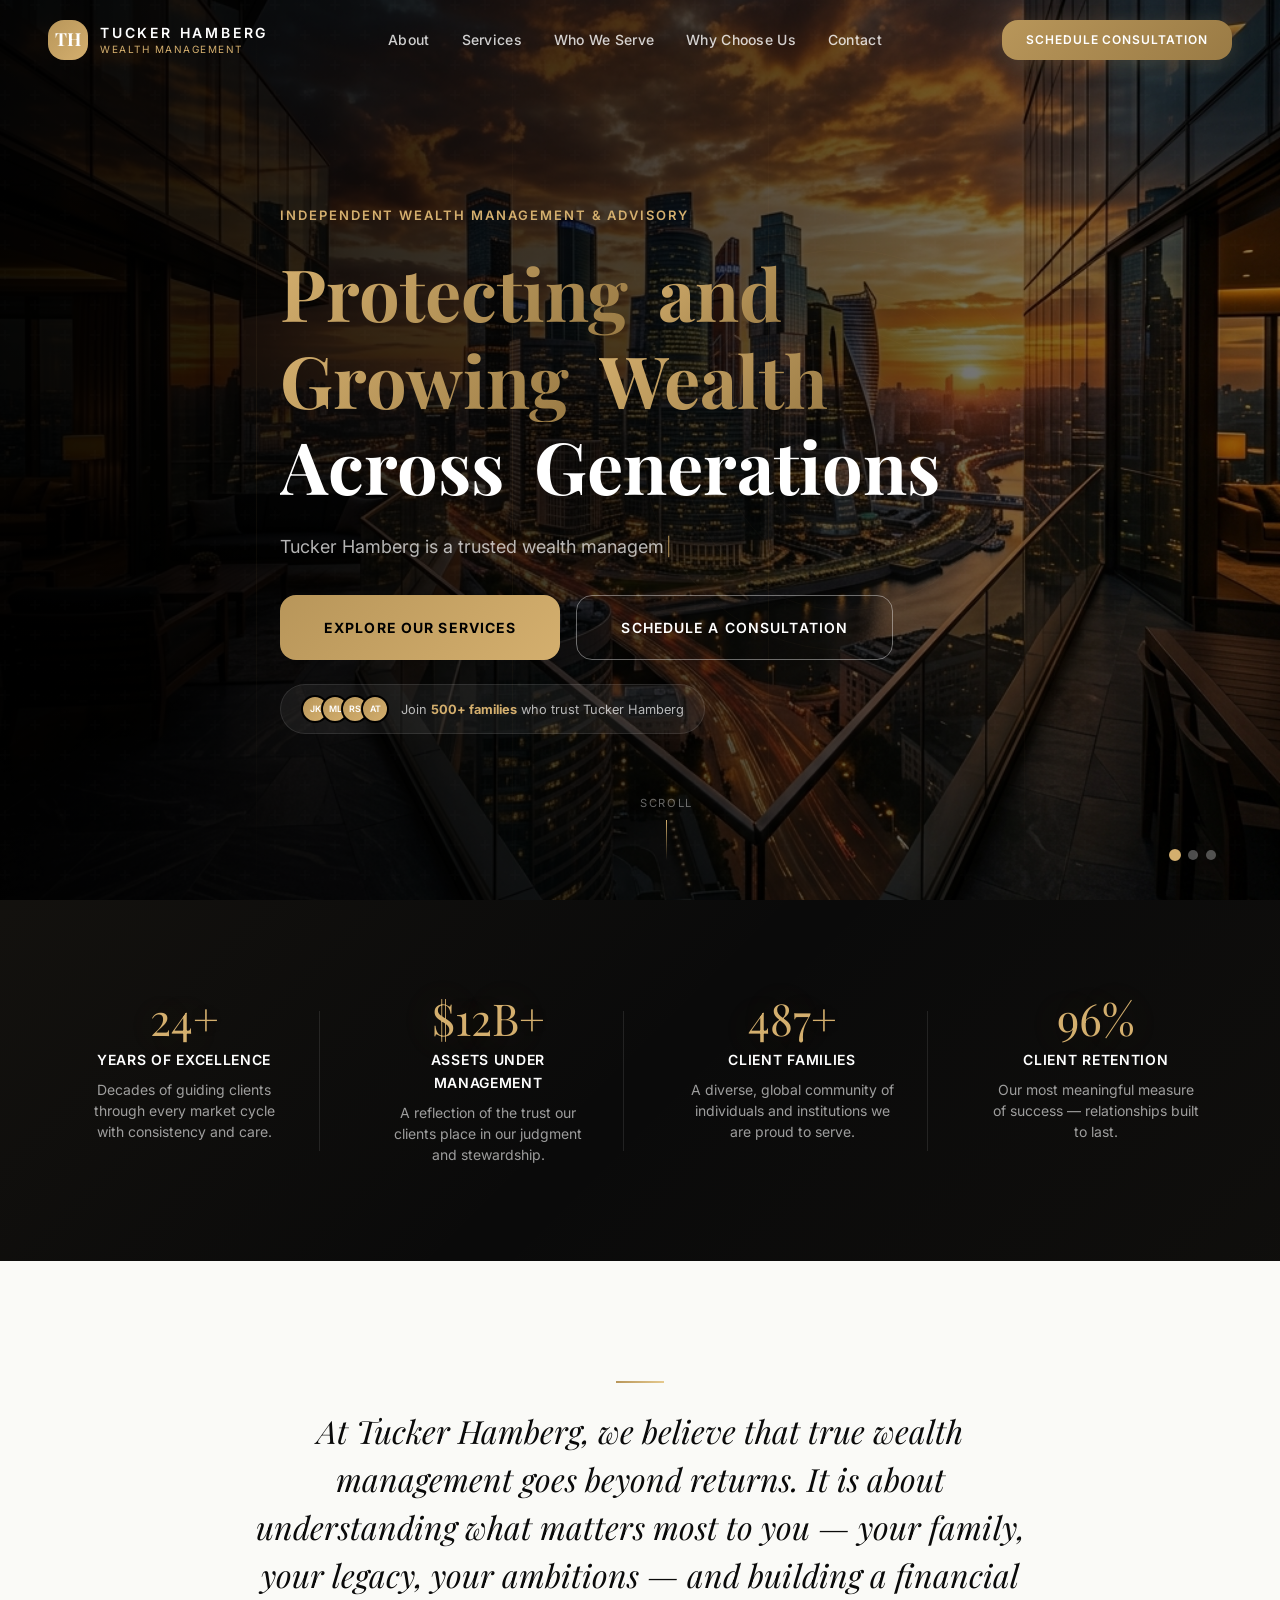
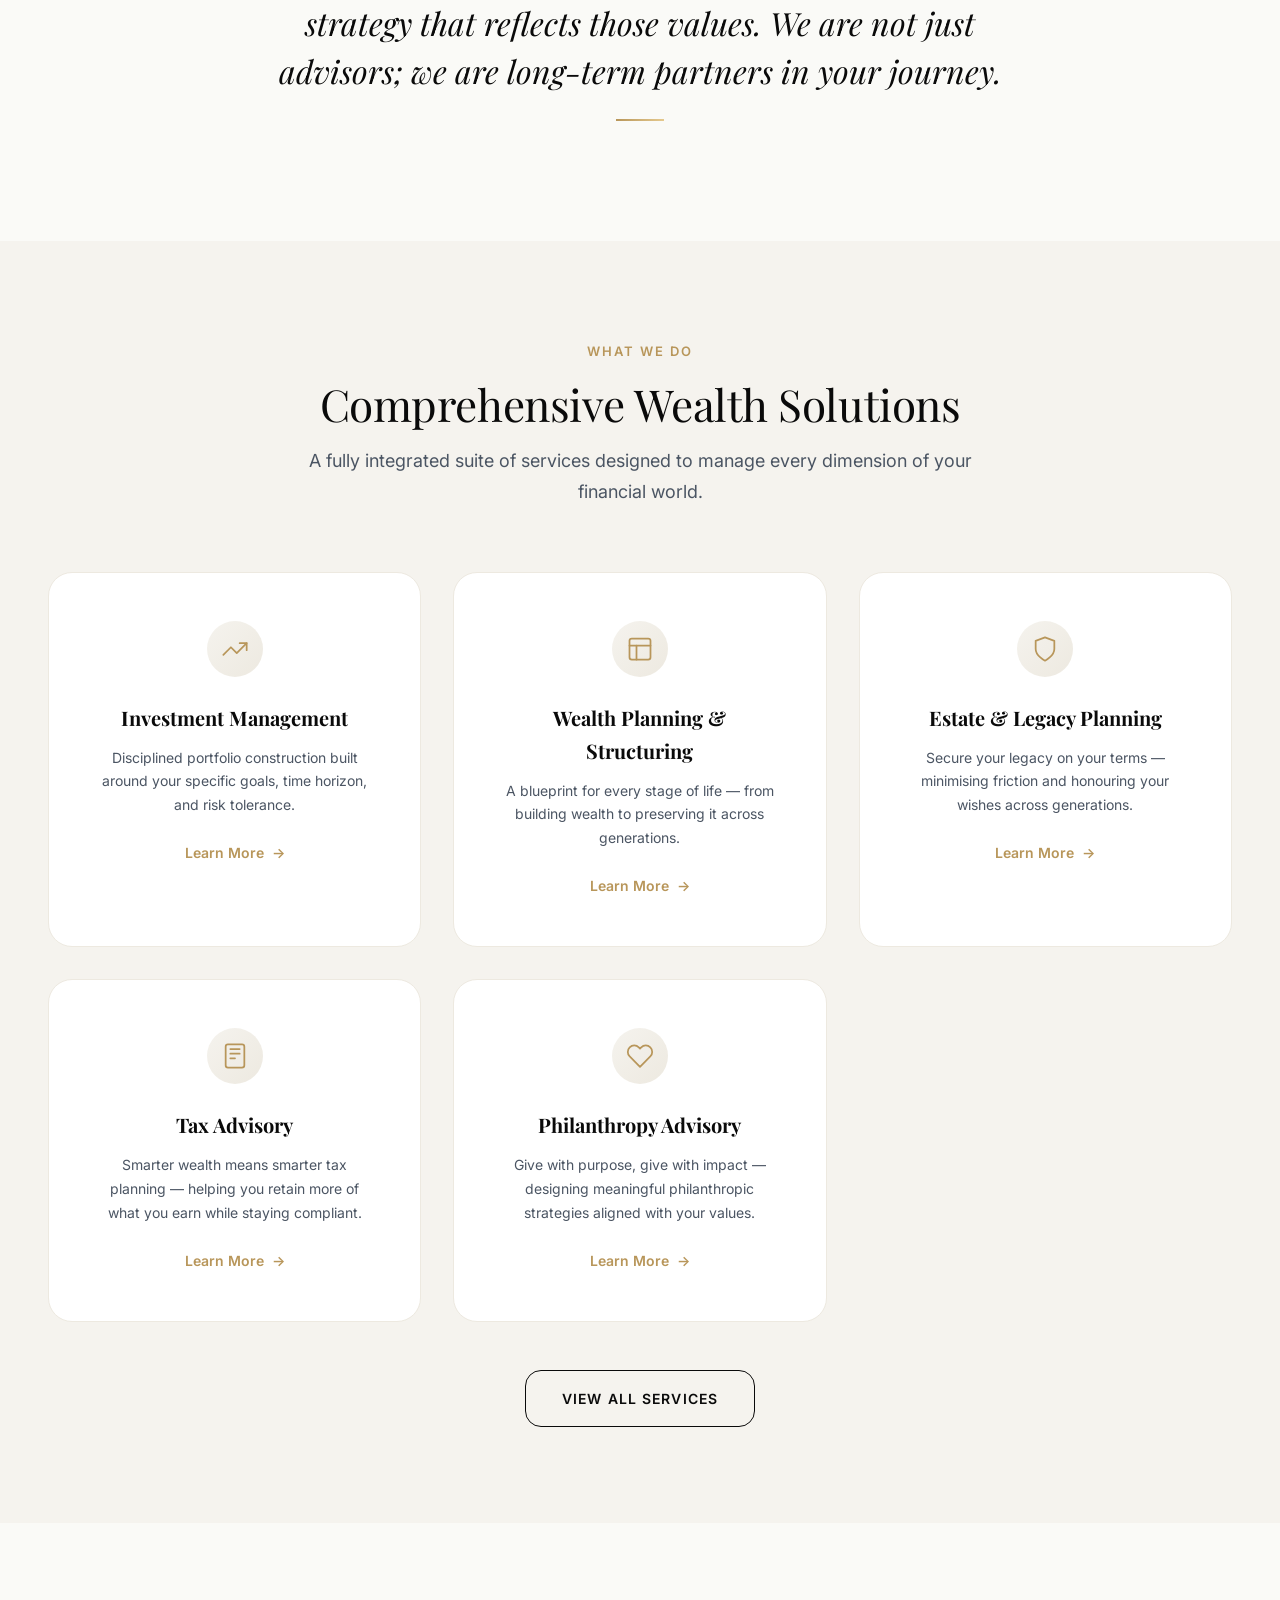
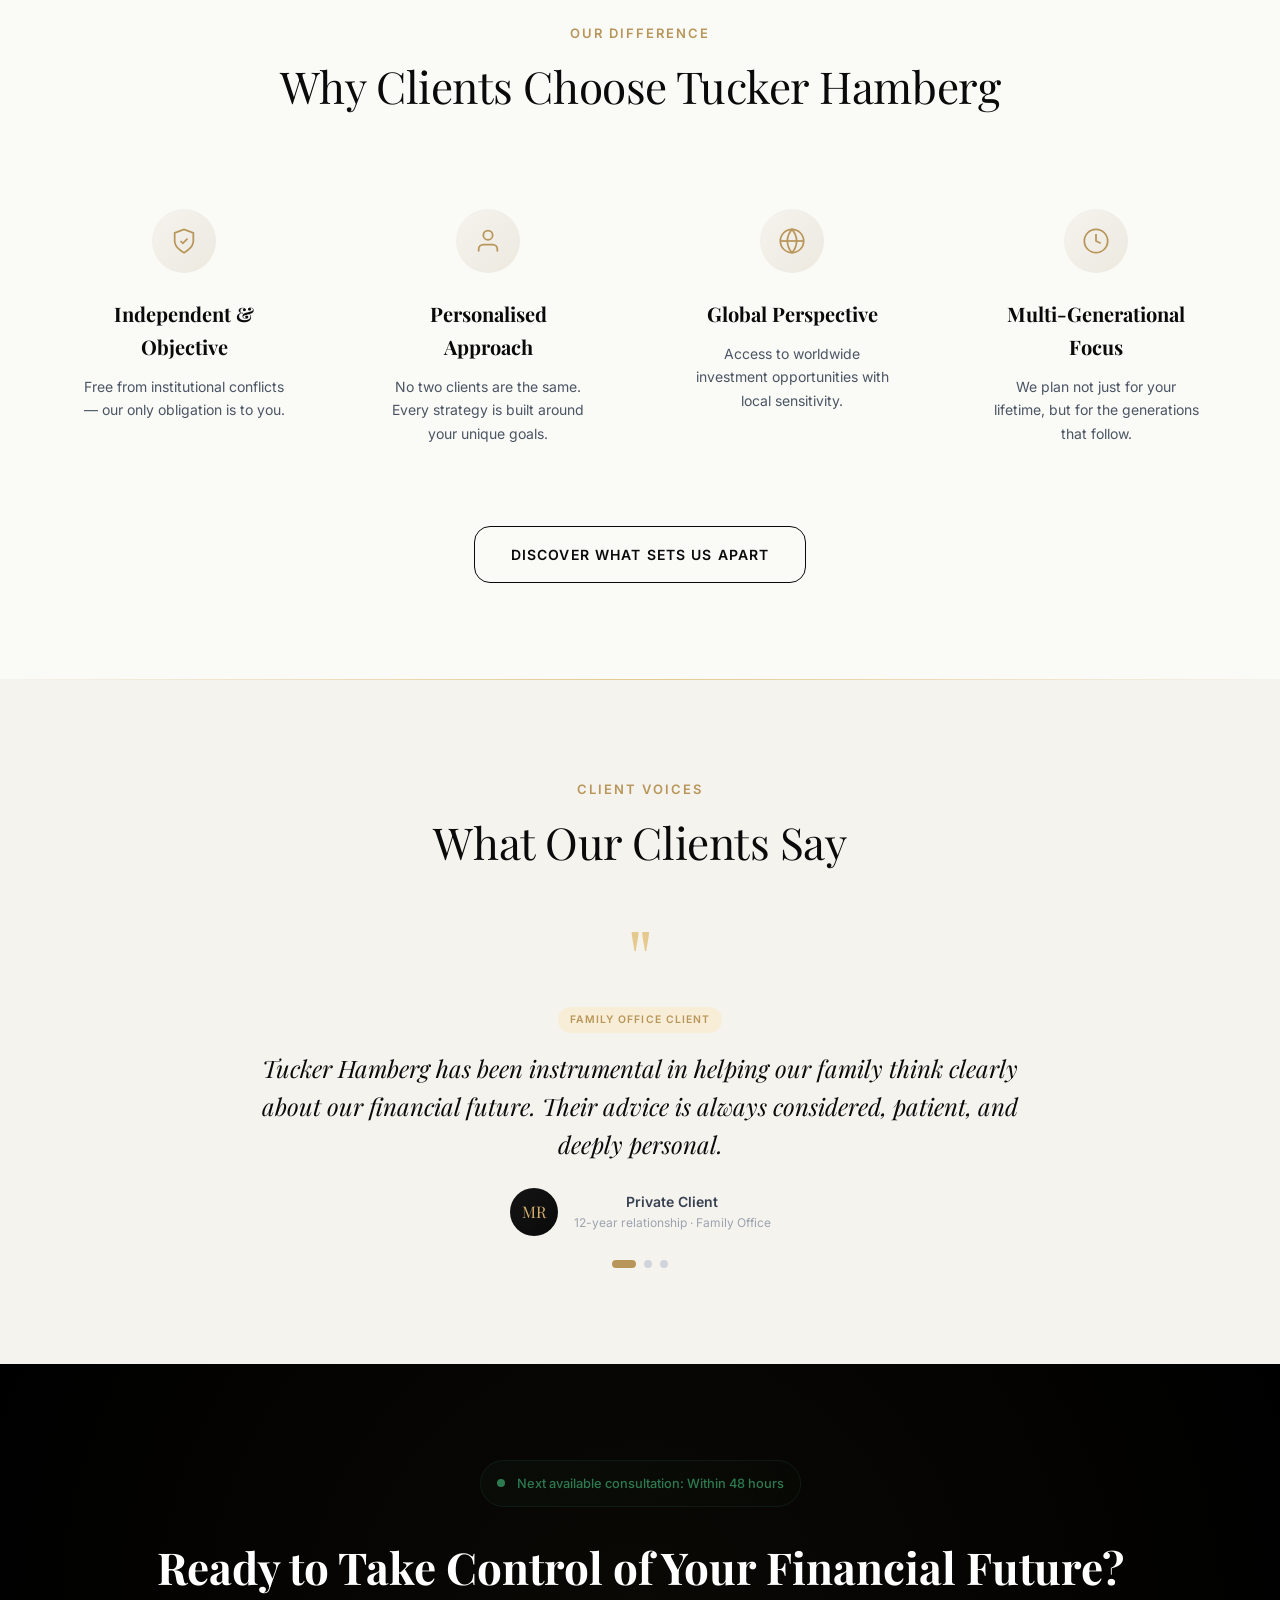
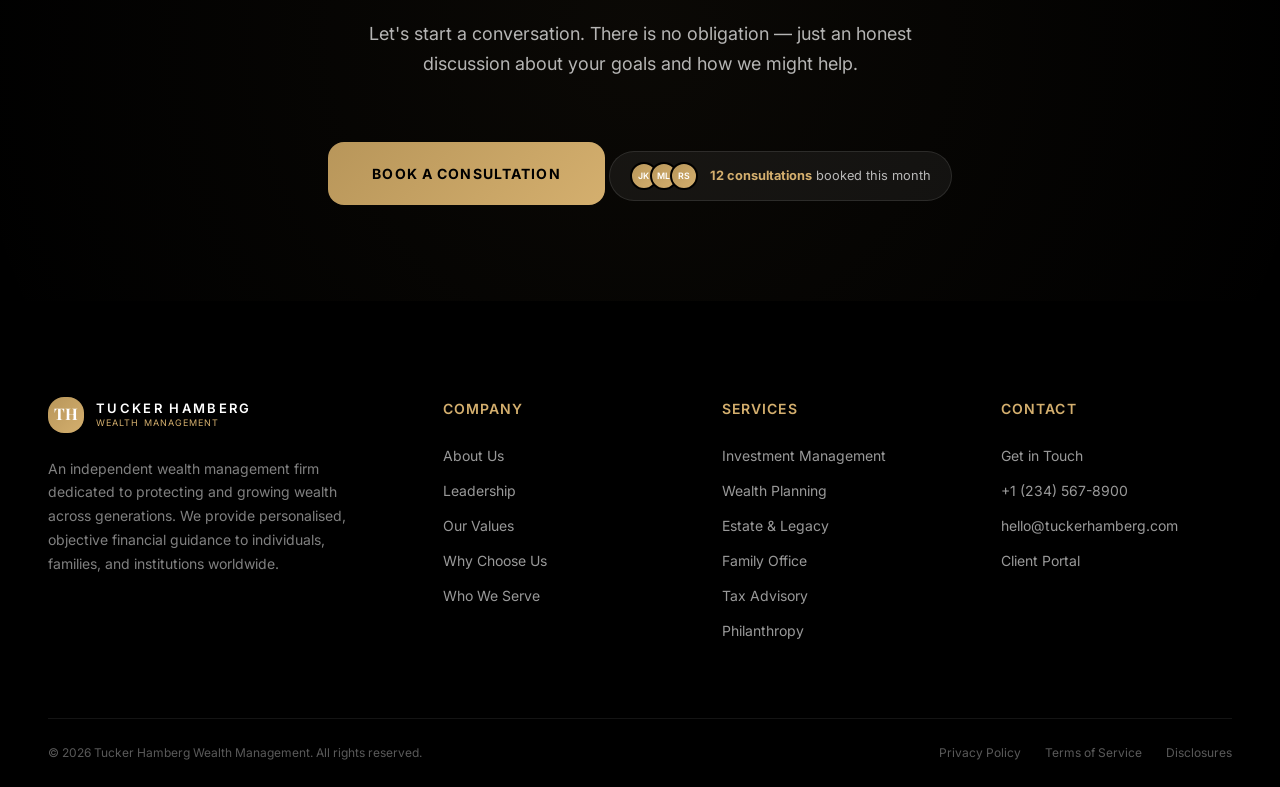
==== index.html @ 4f6e05e5 "Initial commit" ====
<!DOCTYPE html>
<html lang="en">

<head>
  <meta charset="UTF-8">
  <meta name="viewport" content="width=device-width, initial-scale=1.0">
  <title>Tucker Hamberg Wealth Management | Protecting & Growing Wealth Across Generations</title>
  <meta name="description"
    content="Tucker Hamberg is an independent wealth management firm providing personalised, objective financial guidance to high-net-worth individuals, families, and institutions worldwide. Schedule your complimentary consultation today.">
  <meta name="keywords"
    content="wealth management, private wealth, financial planning, estate planning, investment management, family office, Tucker Hamberg, independent advisor, fiduciary">
  <meta name="robots" content="index, follow">
  <link rel="canonical" href="https://tuckerhamberg.com/">
  <meta property="og:title" content="Tucker Hamberg Wealth Management | Independent Wealth Advisory">
  <meta property="og:description"
    content="Protecting and growing wealth across generations. Independent, personalised, fiduciary financial guidance for HNW individuals and families.">
  <meta property="og:type" content="website">
  <meta property="og:url" content="https://tuckerhamberg.com/">
  <link rel="preconnect" href="https://fonts.googleapis.com">
  <link rel="preconnect" href="https://fonts.gstatic.com" crossorigin>
  <link
    href="https://fonts.googleapis.com/css2?family=Inter:wght@300;400;500;600;700&family=Playfair+Display:ital,wght@0,400;0,500;0,600;0,700;1,400;1,500&display=swap"
    rel="stylesheet">
  <link rel="stylesheet" href="styles.css">
  <style>
    /* ---- Homepage-Specific Styles ---- */
    .hero {
      position: relative;
      min-height: 100vh;
      display: flex;
      align-items: center;
      background: var(--navy-950);
      overflow: hidden;
    }

    .hero-slideshow {
      position: absolute;
      inset: 0;
      z-index: 0;
      overflow: hidden;
    }

    .hero-slide {
      position: absolute;
      inset: 0;
      opacity: 0;
      transition: opacity 1.5s ease-in-out;
      background-size: cover;
      background-position: center;
    }

    .hero-slide.active {
      opacity: 1;
      animation: kenBurns 12s linear infinite;
    }

    .hero-overlay {
      position: absolute;
      inset: 0;
      background: linear-gradient(to right, rgba(0, 0, 0, 0.92) 0%, rgba(0, 0, 0, 0.7) 50%, rgba(0, 0, 0, 0.4) 100%);
      z-index: 1;
    }

    @keyframes kenBurns {
      0% {
        transform: scale(1.05) translate(0, 0);
      }

      50% {
        transform: scale(1.15) translate(-1%, -0.5%);
      }

      100% {
        transform: scale(1.05) translate(0, 0);
      }
    }

    .hero-dots {
      position: absolute;
      bottom: 40px;
      right: 5%;
      z-index: 10;
      display: flex;
      gap: var(--space-2);
    }

    .hero-dot {
      width: 10px;
      height: 10px;
      border-radius: 50%;
      background: rgba(255, 255, 255, 0.3);
      border: 2px solid transparent;
      cursor: pointer;
      transition: all var(--duration-normal) var(--ease-default);
      padding: 0;
    }

    .hero-dot:hover {
      background: rgba(255, 255, 255, 0.6);
    }

    .hero-dot.active {
      background: var(--gold-400);
      border-color: var(--gold-400);
      transform: scale(1.2);
    }

    .hero::after {
      content: '';
      position: absolute;
      inset: 0;
      background: url("data:image/svg+xml,%3Csvg width='60' height='60' viewBox='0 0 60 60' xmlns='http://www.w3.org/2000/svg'%3E%3Cg fill='none' fill-rule='evenodd'%3E%3Cg fill='%23ffffff' fill-opacity='0.015'%3E%3Cpath d='M36 34v-4h-2v4h-4v2h4v4h2v-4h4v-2h-4zm0-30V0h-2v4h-4v2h4v4h2V6h4V4h-4zM6 34v-4H4v4H0v2h4v4h2v-4h4v-2H6zM6 4V0H4v4H0v2h4v4h2V6h4V4H6z'/%3E%3C/g%3E%3C/g%3E%3C/svg%3E");
      opacity: 0.5;
      z-index: 2;
    }

    .hero-content {
      position: relative;
      z-index: 3;
      max-width: 720px;
      padding: 140px 0 100px;
    }

    .hero-overline {
      color: var(--gold-400);
      margin-bottom: var(--space-5);
      opacity: 0;
      transform: translateY(20px);
      animation: fadeUp 0.8s var(--ease-out) 0.3s forwards;
    }

    .hero-title {
      font-family: var(--font-display);
      font-size: var(--display-xl);
      color: var(--white);
      margin-bottom: var(--space-5);
      line-height: 1.2;
    }

    .word-wrapper {
      display: inline-block;
      overflow: hidden;
      vertical-align: bottom;
      margin-right: 0.18em;
    }

    .word-wrapper:last-child {
      margin-right: 0;
    }

    .word {
      display: inline-block;
      opacity: 0;
      transform: translateY(100%);
      animation: wordReveal 0.8s cubic-bezier(0.23, 1, 0.32, 1) forwards;
    }

    @keyframes wordReveal {
      to {
        opacity: 1;
        transform: translateY(0);
      }
    }

    .hero-subtitle {
      font-size: var(--body-lg);
      color: rgba(255, 255, 255, 0.7);
      line-height: 1.7;
      max-width: 600px;
      margin-bottom: var(--space-6);
      opacity: 0;
      transform: translateY(20px);
      animation: fadeUp 0.8s var(--ease-out) 0.9s forwards;
    }

    .hero-buttons {
      display: flex;
      gap: var(--space-4);
      flex-wrap: wrap;
      opacity: 0;
      transform: translateY(20px);
      animation: fadeUp 0.8s var(--ease-out) 1.1s forwards;
    }

    .hero-social-proof {
      opacity: 0;
      transform: translateY(20px);
      animation: fadeUp 0.8s var(--ease-out) 1.4s forwards;
    }

    .hero-scroll {
      position: absolute;
      bottom: 40px;
      left: 50%;
      transform: translateX(-50%);
      z-index: 1;
      display: flex;
      flex-direction: column;
      align-items: center;
      gap: var(--space-2);
      color: rgba(255, 255, 255, 0.4);
      font-size: 0.7rem;
      letter-spacing: 0.15em;
      text-transform: uppercase;
      opacity: 0;
      animation: fadeUp 0.8s var(--ease-out) 1.8s forwards;
    }

    .hero-scroll-line {
      width: 1px;
      height: 40px;
      background: linear-gradient(to bottom, var(--gold-400), transparent);
      animation: scrollBounce 2s ease-in-out infinite;
    }

    @keyframes fadeUp {
      to {
        opacity: 1;
        transform: translateY(0);
      }
    }

    @keyframes scrollBounce {

      0%,
      100% {
        transform: translateY(0);
        opacity: 1;
      }

      50% {
        transform: translateY(8px);
        opacity: 0.5;
      }
    }

    .hero-decoration {
      position: absolute;
      right: -5%;
      top: 50%;
      transform: translateY(-50%);
      width: 500px;
      height: 500px;
      z-index: 0;
      opacity: 0.06;
    }

    .hero-decoration circle {
      fill: none;
      stroke: var(--gold-400);
      stroke-width: 0.5;
    }

    /* Philosophy */
    .philosophy-text {
      font-family: var(--font-display);
      font-size: var(--heading-lg);
      color: var(--navy-900);
      line-height: 1.5;
      max-width: 800px;
      margin: 0 auto;
      text-align: center;
      font-style: italic;
    }

    .philosophy-text::before,
    .philosophy-text::after {
      content: '';
      display: block;
      width: 48px;
      height: 2px;
      background: linear-gradient(90deg, var(--gold-500), var(--gold-300));
      margin: var(--space-5) auto;
    }

    /* Segments home */
    .segments-home-grid {
      display: grid;
      grid-template-columns: repeat(4, 1fr);
      gap: var(--space-5);
    }

    .segment-home-card {
      background: var(--white);
      border: 1px solid var(--ivory-200);
      border-radius: var(--radius-md);
      padding: var(--space-6);
      text-align: center;
      transition: all var(--duration-normal) var(--ease-default);
    }

    .segment-home-card:hover {
      transform: translateY(-4px);
      box-shadow: var(--shadow-lg);
      border-color: var(--gold-300);
    }

    .segment-home-icon {
      width: 48px;
      height: 48px;
      margin: 0 auto var(--space-4);
      display: flex;
      align-items: center;
      justify-content: center;
      background: var(--ivory-100);
      border-radius: 50%;
      color: var(--gold-500);
      transition: all var(--duration-normal) var(--ease-default);
    }

    .segment-home-card:hover .segment-home-icon {
      background: linear-gradient(135deg, var(--gold-500), var(--gold-400));
      color: var(--white);
    }

    .segment-home-card .segment-name {
      font-family: var(--font-display);
      font-size: var(--heading-sm);
      color: var(--navy-900);
      margin-bottom: var(--space-2);
    }

    .segment-home-card .segment-brief {
      font-size: var(--body-sm);
      color: var(--charcoal-500);
      line-height: 1.5;
    }

    /* Leadership Preview */
    .leadership-preview {
      display: flex;
      align-items: center;
      gap: var(--space-8);
      max-width: 800px;
      margin: 0 auto;
    }

    .leadership-photo {
      width: 240px;
      height: 300px;
      flex-shrink: 0;
      background: linear-gradient(135deg, var(--navy-800), var(--navy-900));
      border-radius: var(--radius-md);
      display: flex;
      align-items: center;
      justify-content: center;
      position: relative;
      overflow: hidden;
    }

    .leadership-photo::before {
      content: '';
      position: absolute;
      inset: 0;
      background: radial-gradient(circle at 50% 30%, rgba(184, 150, 90, 0.1), transparent 60%);
    }

    .leadership-photo-initials {
      font-family: var(--font-display);
      font-size: 4rem;
      color: rgba(255, 255, 255, 0.15);
    }

    .leadership-info .leadership-overline {
      color: var(--gold-500);
      margin-bottom: var(--space-3);
    }

    .leadership-info .leadership-name {
      font-family: var(--font-display);
      font-size: var(--heading-lg);
      color: var(--navy-900);
      margin-bottom: var(--space-2);
    }

    .leadership-info .leadership-title-text {
      font-size: var(--body-md);
      color: var(--gold-500);
      margin-bottom: var(--space-4);
    }

    .leadership-info .leadership-bio {
      font-size: var(--body-md);
      color: var(--charcoal-600);
      line-height: 1.7;
      margin-bottom: var(--space-5);
    }

    /* Testimonial section (improved) */
    .testimonial-section {
      background: var(--ivory-100);
      position: relative;
    }

    .testimonial-section::before {
      content: '';
      position: absolute;
      top: 0;
      left: 0;
      right: 0;
      height: 1px;
      background: linear-gradient(90deg, transparent, var(--gold-300), transparent);
    }

    .testimonial-quote-mark {
      font-family: var(--font-display);
      font-size: 6rem;
      color: var(--gold-300);
      line-height: 0.5;
      margin-bottom: var(--space-5);
      text-align: center;
    }

    @media (max-width: 1024px) {
      .segments-home-grid {
        grid-template-columns: repeat(2, 1fr);
      }

      .leadership-preview {
        flex-direction: column;
        text-align: center;
      }
    }

    @media (max-width: 768px) {
      .hero-content {
        padding: 120px 0 80px;
      }

      .hero-title {
        font-size: var(--display-lg);
      }

      .hero-scroll {
        display: none;
      }

      .segments-home-grid {
        grid-template-columns: 1fr;
      }

      .leadership-photo {
        width: 200px;
        height: 250px;
      }
    }
  </style>
</head>

<body>
  <a href="#main" class="skip-link">Skip to main content</a>

  <!-- Loading Screen -->
  <div class="loading-screen" id="loadingScreen">
    <div class="loading-logo">TH</div>
    <div class="loading-bar">
      <div class="loading-bar-fill"></div>
    </div>
  </div>

  <!-- Navigation -->
  <nav class="navbar" id="navbar" role="navigation" aria-label="Main navigation">
    <div class="navbar-inner">
      <a href="index.html" class="navbar-logo" aria-label="Tucker Hamberg - Home">
        <div class="navbar-logo-mark">TH</div>
        <div class="navbar-logo-text">Tucker Hamberg<span>Wealth Management</span></div>
      </a>
      <div class="navbar-links">
        <a href="about.html">About</a>
        <a href="services.html">Services</a>
        <a href="who-we-serve.html">Who We Serve</a>
        <a href="why-us.html">Why Choose Us</a>
        <a href="contact.html">Contact</a>
      </div>
      <div class="navbar-cta">
        <a href="contact.html" class="btn btn-primary btn-sm">Schedule Consultation</a>
      </div>
      <button class="menu-toggle" id="menuToggle" aria-label="Toggle menu" aria-expanded="false">
        <span></span><span></span><span></span>
      </button>
    </div>
  </nav>
  <div class="mobile-menu" id="mobileMenu" role="dialog" aria-label="Mobile navigation">
    <a href="index.html">Home</a>
    <a href="about.html">About</a>
    <a href="services.html">Services</a>
    <a href="who-we-serve.html">Who We Serve</a>
    <a href="why-us.html">Why Choose Us</a>
    <a href="contact.html">Contact</a>
    <a href="contact.html" class="btn btn-dark-primary">Schedule Consultation</a>
  </div>

  <main id="main">

    <!-- Scroll Progress Bar -->
    <div class="scroll-progress" id="scrollProgress"></div>

    <!-- ===================== HERO ===================== -->
    <section class="hero" aria-label="Welcome to Tucker Hamberg">
      <!-- Slideshow background with Ken Burns effect -->
      <div class="hero-slideshow" aria-hidden="true">
        <div class="hero-slide active" style="background-image: url('images/hero-slide-1.png');"></div>
        <div class="hero-slide" style="background-image: url('images/hero-slide-2.png');"></div>
        <div class="hero-slide" style="background-image: url('images/hero-slide-3.png');"></div>
        <div class="hero-overlay"></div>
      </div>
      <!-- Slideshow dots -->
      <div class="hero-dots" aria-hidden="true">
        <button class="hero-dot active" data-slide="0" aria-label="Go to slide 1"></button>
        <button class="hero-dot" data-slide="1" aria-label="Go to slide 2"></button>
        <button class="hero-dot" data-slide="2" aria-label="Go to slide 3"></button>
      </div>
      <!-- Floating Particles -->
      <div class="particles-container" aria-hidden="true">
        <div class="particle"></div>
        <div class="particle"></div>
        <div class="particle"></div>
        <div class="particle"></div>
        <div class="particle"></div>
        <div class="particle"></div>
        <div class="particle"></div>
        <div class="particle"></div>
      </div>
      <!-- Animated Decoration Lines -->
      <div class="hero-lines" aria-hidden="true">
        <div class="line"></div>
        <div class="line"></div>
        <div class="line"></div>
        <div class="line"></div>
      </div>
      <svg class="hero-decoration" viewBox="0 0 500 500" aria-hidden="true">
        <circle cx="250" cy="250" r="200" />
        <circle cx="250" cy="250" r="160" />
        <circle cx="250" cy="250" r="120" />
        <circle cx="250" cy="250" r="80" />
      </svg>
      <div class="container">
        <div class="hero-content">
          <p class="overline hero-overline">Independent Wealth Management & Advisory</p>
          <h1 class="hero-title" id="heroTitle">
            <span class="word-wrapper"><span class="word gradient-text"
                style="animation-delay: 0.2s;">Protecting</span></span>
            <span class="word-wrapper"><span class="word gradient-text"
                style="animation-delay: 0.35s;">and</span></span>
            <span class="word-wrapper"><span class="word gradient-text"
                style="animation-delay: 0.5s;">Growing</span></span>
            <span class="word-wrapper"><span class="word gradient-text"
                style="animation-delay: 0.65s;">Wealth</span></span>
            <br>
            <span class="word-wrapper"><span class="word" style="animation-delay: 0.85s;">Across</span></span>
            <span class="word-wrapper"><span class="word" style="animation-delay: 1.0s;">Generations</span></span>
          </h1>
          <p class="hero-subtitle">Tucker Hamberg is a trusted wealth management partner for individuals, families, and
            institutions seeking personalised, independent, and forward-looking financial guidance.</p>
          <div class="hero-buttons">
            <a href="services.html" class="btn btn-dark-primary btn-lg btn-pulse shimmer">Explore Our Services</a>
            <a href="contact.html" class="btn btn-dark-secondary btn-lg">Schedule a Consultation</a>
          </div>
          <!-- Social Proof Ticker (Bandwagon Effect) -->
          <div class="hero-social-proof">
            <div class="social-proof-ticker">
              <div class="social-proof-avatars">
                <div class="social-proof-avatar">JK</div>
                <div class="social-proof-avatar">ML</div>
                <div class="social-proof-avatar">RS</div>
                <div class="social-proof-avatar">AT</div>
              </div>
              <span class="social-proof-text">Join <strong>500+ families</strong> who trust Tucker Hamberg</span>
            </div>
          </div>
        </div>
      </div>
      <div class="hero-scroll" aria-hidden="true">
        <span>Scroll</span>
        <div class="hero-scroll-line"></div>
      </div>
    </section>

    <!-- ===================== TRUST STATISTICS BAR ===================== -->
    <section class="trust-bar section-sm" aria-label="Key statistics">
      <div class="container">
        <div class="grid grid-4">
          <div class="stat-card reveal reveal-delay-1">
            <div class="stat-number" data-counter data-target="25" data-suffix="+">0+</div>
            <div class="stat-label">Years of Excellence</div>
            <div class="stat-description">Decades of guiding clients through every market cycle with consistency and
              care.</div>
          </div>
          <div class="stat-card reveal reveal-delay-2">
            <div class="stat-number" data-counter data-target="12" data-prefix="$" data-suffix="B+">$0B+</div>
            <div class="stat-label">Assets Under Management</div>
            <div class="stat-description">A reflection of the trust our clients place in our judgment and stewardship.
            </div>
          </div>
          <div class="stat-card reveal reveal-delay-3">
            <div class="stat-number" data-counter data-target="500" data-suffix="+">0+</div>
            <div class="stat-label">Client Families</div>
            <div class="stat-description">A diverse, global community of individuals and institutions we are proud to
              serve.</div>
          </div>
          <div class="stat-card reveal reveal-delay-4">
            <div class="stat-number" data-counter data-target="98" data-suffix="%">0%</div>
            <div class="stat-label">Client Retention</div>
            <div class="stat-description">Our most meaningful measure of success — relationships built to last.</div>
          </div>
        </div>
      </div>
    </section>



    <!-- ===================== PHILOSOPHY ===================== -->
    <section class="section" aria-label="Our philosophy">
      <div class="container">
        <div class="reveal">
          <p class="philosophy-text">At Tucker Hamberg, we believe that true wealth management goes beyond returns. It
            is about understanding what matters most to you — your family, your legacy, your ambitions — and building a
            financial strategy that reflects those values. We are not just advisors; we are long-term partners in your
            journey.</p>
        </div>
      </div>
    </section>

    <!-- ===================== CORE SERVICES ===================== -->
    <section class="section bg-ivory-alt" aria-label="Our services">
      <div class="container">
        <div class="section-header text-center reveal">
          <p class="overline section-overline">What We Do</p>
          <h2 class="section-title display-md">Comprehensive Wealth Solutions</h2>
          <p class="section-subtitle">A fully integrated suite of services designed to manage every dimension of your
            financial world.</p>
        </div>
        <div class="grid grid-3">
          <div class="card card-service reveal reveal-delay-1">
            <div class="card-icon"><svg width="28" height="28" viewBox="0 0 24 24" fill="none" stroke="currentColor"
                stroke-width="1.5" stroke-linecap="round" stroke-linejoin="round">
                <polyline points="22 7 13.5 15.5 8.5 10.5 2 17" />
                <polyline points="16 7 22 7 22 13" />
              </svg></div>
            <h3 class="card-title">Investment Management</h3>
            <p class="card-text">Disciplined portfolio construction built around your specific goals, time horizon, and
              risk tolerance.</p>
            <a href="services.html#investment" class="card-link">Learn More <span class="btn-arrow">→</span></a>
          </div>
          <div class="card card-service reveal reveal-delay-2">
            <div class="card-icon"><svg width="28" height="28" viewBox="0 0 24 24" fill="none" stroke="currentColor"
                stroke-width="1.5" stroke-linecap="round" stroke-linejoin="round">
                <rect x="3" y="3" width="18" height="18" rx="2" />
                <path d="M3 9h18" />
                <path d="M9 21V9" />
              </svg></div>
            <h3 class="card-title">Wealth Planning & Structuring</h3>
            <p class="card-text">A blueprint for every stage of life — from building wealth to preserving it across
              generations.</p>
            <a href="services.html#wealth-planning" class="card-link">Learn More <span class="btn-arrow">→</span></a>
          </div>
          <div class="card card-service reveal reveal-delay-3">
            <div class="card-icon"><svg width="28" height="28" viewBox="0 0 24 24" fill="none" stroke="currentColor"
                stroke-width="1.5" stroke-linecap="round" stroke-linejoin="round">
                <path d="M12 22s8-4 8-10V5l-8-3-8 3v7c0 6 8 10 8 10z" />
              </svg></div>
            <h3 class="card-title">Estate & Legacy Planning</h3>
            <p class="card-text">Secure your legacy on your terms — minimising friction and honouring your wishes across
              generations.</p>
            <a href="services.html#estate" class="card-link">Learn More <span class="btn-arrow">→</span></a>
          </div>



          <!-- <div class="card card-service reveal reveal-delay-4">
            <div class="card-icon"><svg width="28" height="28" viewBox="0 0 24 24" fill="none" stroke="currentColor"
                stroke-width="1.5" stroke-linecap="round" stroke-linejoin="round">
                <path d="M3 9l9-7 9 7v11a2 2 0 01-2 2H5a2 2 0 01-2-2z" />
                <polyline points="9 22 9 12 15 12 15 22" />
              </svg></div>
            <h3 class="card-title">Family Office Services</h3>
            <p class="card-text">The ultimate in comprehensive wealth oversight — financial management, reporting, and
              advisory under one roof.</p>
            <a href="services.html#family-office" class="card-link">Learn More <span class="btn-arrow">→</span></a>
          </div> -->
          
          
          
          <div class="card card-service reveal reveal-delay-5">
            <div class="card-icon"><svg width="28" height="28" viewBox="0 0 24 24" fill="none" stroke="currentColor"
                stroke-width="1.5" stroke-linecap="round" stroke-linejoin="round">
                <rect x="4" y="2" width="16" height="20" rx="2" />
                <line x1="8" y1="6" x2="16" y2="6" />
                <line x1="8" y1="10" x2="16" y2="10" />
                <line x1="8" y1="14" x2="12" y2="14" />
              </svg></div>
            <h3 class="card-title">Tax Advisory</h3>
            <p class="card-text">Smarter wealth means smarter tax planning — helping you retain more of what you earn
              while staying compliant.</p>
            <a href="services.html#tax" class="card-link">Learn More <span class="btn-arrow">→</span></a>
          </div>
          <div class="card card-service reveal reveal-delay-6">
            <div class="card-icon"><svg width="28" height="28" viewBox="0 0 24 24" fill="none" stroke="currentColor"
                stroke-width="1.5" stroke-linecap="round" stroke-linejoin="round">
                <path
                  d="M20.84 4.61a5.5 5.5 0 00-7.78 0L12 5.67l-1.06-1.06a5.5 5.5 0 00-7.78 7.78l1.06 1.06L12 21.23l7.78-7.78 1.06-1.06a5.5 5.5 0 000-7.78z" />
              </svg></div>
            <h3 class="card-title">Philanthropy Advisory</h3>
            <p class="card-text">Give with purpose, give with impact — designing meaningful philanthropic strategies
              aligned with your values.</p>
            <a href="services.html#philanthropy" class="card-link">Learn More <span class="btn-arrow">→</span></a>
          </div>
        </div>
        <div class="text-center mt-7 reveal">
          <a href="services.html" class="btn btn-secondary">View All Services</a>
        </div>
      </div>
    </section>





    <!-- ===================== DIFFERENTIATORS ===================== -->
    <section class="section" aria-label="Why choose us">
      <div class="container">
        <div class="section-header text-center reveal">
          <p class="overline section-overline">Our Difference</p>
          <h2 class="section-title display-md">Why Clients Choose Tucker Hamberg</h2>
        </div>
        <div class="grid grid-4">
          <div class="card-differentiator reveal reveal-delay-1">
            <div class="diff-icon"><svg width="28" height="28" viewBox="0 0 24 24" fill="none" stroke="currentColor"
                stroke-width="1.5">
                <path d="M12 22s8-4 8-10V5l-8-3-8 3v7c0 6 8 10 8 10z" />
                <path d="M9 12l2 2 4-4" />
              </svg></div>
            <h3 class="diff-title">Independent & Objective</h3>
            <p class="diff-text">Free from institutional conflicts — our only obligation is to you.</p>
          </div>
          <div class="card-differentiator reveal reveal-delay-2">
            <div class="diff-icon"><svg width="28" height="28" viewBox="0 0 24 24" fill="none" stroke="currentColor"
                stroke-width="1.5">
                <path d="M20 21v-2a4 4 0 00-4-4H8a4 4 0 00-4 4v2" />
                <circle cx="12" cy="7" r="4" />
              </svg></div>
            <h3 class="diff-title">Personalised Approach</h3>
            <p class="diff-text">No two clients are the same. Every strategy is built around your unique goals.</p>
          </div>
          <div class="card-differentiator reveal reveal-delay-3">
            <div class="diff-icon"><svg width="28" height="28" viewBox="0 0 24 24" fill="none" stroke="currentColor"
                stroke-width="1.5">
                <circle cx="12" cy="12" r="10" />
                <line x1="2" y1="12" x2="22" y2="12" />
                <path d="M12 2a15.3 15.3 0 014 10 15.3 15.3 0 01-4 10 15.3 15.3 0 01-4-10 15.3 15.3 0 014-10z" />
              </svg></div>
            <h3 class="diff-title">Global Perspective</h3>
            <p class="diff-text">Access to worldwide investment opportunities with local sensitivity.</p>
          </div>
          <div class="card-differentiator reveal reveal-delay-4">
            <div class="diff-icon"><svg width="28" height="28" viewBox="0 0 24 24" fill="none" stroke="currentColor"
                stroke-width="1.5">
                <circle cx="12" cy="12" r="10" />
                <polyline points="12 6 12 12 16 14" />
              </svg></div>
            <h3 class="diff-title">Multi-Generational Focus</h3>
            <p class="diff-text">We plan not just for your lifetime, but for the generations that follow.</p>
          </div>
        </div>
        <div class="text-center mt-7 reveal"><a href="why-us.html" class="btn btn-secondary">Discover What Sets Us
            Apart</a></div>
      </div>
    </section>

    <!-- ===================== INSIGHTS + INLINE LEAD CAPTURE ===================== -->
    <!-- <section class="section" aria-label="Latest insights">
      <div class="container">
        <div class="section-header text-center reveal">
          <p class="overline section-overline">Insights</p>
          <h2 class="section-title display-md">Thought Leadership & Market Commentary</h2>
          <p class="section-subtitle">Stay informed with our latest perspectives on markets, wealth strategy, and
            financial planning.</p>
        </div>
        <div class="grid grid-3">
          <article class="card card-insight reveal reveal-delay-1">
            <div class="insight-image-wrapper">
              <div class="insight-image" style="height: 200px; overflow: hidden;"><img src="images/insight-markets.png"
                  alt="Global markets outlook" loading="lazy" style="width: 100%; height: 100%; object-fit: cover;">
              </div>
            </div>
            <div class="insight-body"><span class="insight-tag">Market Outlook</span>
              <h3 class="insight-title">Navigating Volatility: Our Perspective on Global Markets in 2026</h3>
              <p class="insight-excerpt">How we position portfolios to weather uncertainty while capturing long-term
                growth opportunities.</p><span class="insight-date">May 2026</span>
            </div>
          </article>
          <article class="card card-insight reveal reveal-delay-2">
            <div class="insight-image-wrapper">
              <div class="insight-image" style="height: 200px; overflow: hidden;"><img src="images/insight-wealth.png"
                  alt="Wealth transfer strategies" loading="lazy" style="width: 100%; height: 100%; object-fit: cover;">
              </div>
            </div>
            <div class="insight-body"><span class="insight-tag">Wealth Planning</span>
              <h3 class="insight-title">The Five Pillars of Multi-Generational Wealth Transfer</h3>
              <p class="insight-excerpt">Essential strategies for families seeking to preserve and grow wealth across
                generations.</p><span class="insight-date">April 2026</span>
            </div>
          </article>
          <article class="card card-insight reveal reveal-delay-3">
            <div class="insight-image-wrapper">
              <div class="insight-image" style="height: 200px; overflow: hidden;"><img src="images/insight-tax.png"
                  alt="Cross-border tax planning" loading="lazy" style="width: 100%; height: 100%; object-fit: cover;">
              </div>
            </div>
            <div class="insight-body"><span class="insight-tag">Tax Strategy</span>
              <h3 class="insight-title">Cross-Border Tax Planning: What Internationally Mobile Clients Need to Know</h3>
              <p class="insight-excerpt">Navigating complex tax obligations when your life and assets span multiple
                jurisdictions.</p><span class="insight-date">March 2026</span>
            </div>
          </article>
        </div>
        <div class="lead-capture mt-7 reveal">
          <div class="lead-capture-icon"><svg width="28" height="28" viewBox="0 0 24 24" fill="none"
              stroke="currentColor" stroke-width="1.5">
              <path d="M14 2H6a2 2 0 00-2 2v16a2 2 0 002 2h12a2 2 0 002-2V8z" />
              <polyline points="14 2 14 8 20 8" />
              <line x1="16" y1="13" x2="8" y2="13" />
              <line x1="16" y1="17" x2="8" y2="17" />
            </svg></div>
          <div class="lead-capture-content">
            <h3>Download: The 10 Questions Every HNW Individual Should Ask Their Wealth Manager</h3>
            <p>Our complimentary guide to evaluating and selecting the right financial partner.</p>
          </div>
          <a href="contact.html" class="btn btn-dark-primary btn-sm">Download Free Guide</a>
        </div>
      </div>
    </section> -->

    <!-- ===================== TESTIMONIAL CAROUSEL (Social Proof with Persona Tags) ===================== -->
    <section class="section testimonial-section" aria-label="Client testimonials">
      <div class="container">
        <div class="section-header text-center reveal">
          <p class="overline section-overline">Client Voices</p>
          <h2 class="section-title display-md">What Our Clients Say</h2>
        </div>
        <div class="testimonial-carousel reveal" id="testimonialCarousel">
          <div class="testimonial-quote-mark" aria-hidden="true">"</div>
          <div class="testimonial-track" id="testimonialTrack">
            <div class="testimonial-slide">
              <span class="t-tag">Family Office Client</span>
              <p class="t-quote">Tucker Hamberg has been instrumental in helping our family think clearly about our
                financial future. Their advice is always considered, patient, and deeply personal.</p>
              <div class="t-meta">
                <div class="t-avatar">MR</div>
                <div class="t-info">
                  <p class="t-name">Private Client</p>
                  <p class="t-detail">12-year relationship · Family Office</p>
                </div>
              </div>
            </div>
            <div class="testimonial-slide">
              <span class="t-tag">Entrepreneur</span>
              <p class="t-quote">After selling my company, Tucker Hamberg helped me transition from business wealth to
                personal wealth with a strategy I could trust. Their independence is their greatest asset.</p>
              <div class="t-meta">
                <div class="t-avatar">SK</div>
                <div class="t-info">
                  <p class="t-name">Former CEO & Founder</p>
                  <p class="t-detail">8-year relationship · Post-Exit Planning</p>
                </div>
              </div>
            </div>
            <div class="testimonial-slide">
              <span class="t-tag">Institutional Investor</span>
              <p class="t-quote">The level of rigour and transparency Tucker Hamberg brings to our foundation's
                investment strategy is exceptional. They treat our endowment as if it were their own.</p>
              <div class="t-meta">
                <div class="t-avatar">DR</div>
                <div class="t-info">
                  <p class="t-name">Foundation Director</p>
                  <p class="t-detail">6-year relationship · Endowment Management</p>
                </div>
              </div>
            </div>
          </div>
          <div class="testimonial-dots" id="testimonialDots">
            <button class="testimonial-dot active" data-index="0" aria-label="Testimonial 1"></button>
            <button class="testimonial-dot" data-index="1" aria-label="Testimonial 2"></button>
            <button class="testimonial-dot" data-index="2" aria-label="Testimonial 3"></button>
          </div>
        </div>
      </div>
    </section>



    <!-- ===================== FINAL CTA WITH SOCIAL PROOF ===================== -->
    <section class="cta-strip" aria-label="Schedule a consultation">
      <div class="container">
        <div class="availability-badge reveal" style="margin-bottom: var(--space-5);">
          <span class="availability-dot"></span>
          Next available consultation: Within 48 hours
        </div>
        <h2 class="cta-title reveal">Ready to Take Control of Your Financial Future?</h2>
        <p class="cta-subtitle reveal reveal-delay-1">Let's start a conversation. There is no obligation — just an
          honest discussion about your goals and how we might help.</p>
        <a href="contact.html" class="btn btn-dark-primary btn-lg reveal reveal-delay-2">Book a Consultation</a>
        <div class="social-proof-ticker reveal reveal-delay-3" style="margin-top: var(--space-5);">
          <div class="social-proof-avatars">
            <div class="social-proof-avatar">JK</div>
            <div class="social-proof-avatar">ML</div>
            <div class="social-proof-avatar">RS</div>
          </div>
          <span class="social-proof-text"><strong>12 consultations</strong> booked this month</span>
        </div>
      </div>
    </section>

  </main>

  <!-- ===================== FOOTER ===================== -->
  <footer class="footer" role="contentinfo">
    <div class="container">
      <div class="footer-grid">
        <div class="footer-brand">
          <div class="footer-logo">
            <div class="footer-logo-mark">TH</div>
            <div class="footer-logo-text">Tucker Hamberg<span>Wealth Management</span></div>
          </div>
          <p class="footer-desc">An independent wealth management firm dedicated to protecting and growing wealth across
            generations. We provide personalised, objective financial guidance to individuals, families, and
            institutions worldwide.</p>
        </div>
        <div class="footer-column">
          <h3 class="footer-heading">Company</h3>
          <a href="about.html">About Us</a><a href="about.html#team">Leadership</a><a href="about.html#values">Our
            Values</a><a href="why-us.html">Why Choose Us</a><a href="who-we-serve.html">Who We Serve</a>
        </div>
        <div class="footer-column">
          <h3 class="footer-heading">Services</h3>
          <a href="services.html#investment">Investment Management</a><a href="services.html#wealth-planning">Wealth
            Planning</a><a href="services.html#estate">Estate & Legacy</a><a href="services.html#family-office">Family
            Office</a><a href="services.html#tax">Tax Advisory</a><a href="services.html#philanthropy">Philanthropy</a>
        </div>
        <div class="footer-column">
          <h3 class="footer-heading">Contact</h3>
          <a href="contact.html">Get in Touch</a><a href="tel:+12345678900">+1 (234) 567-8900</a><a
            href="mailto:hello@tuckerhamberg.com">hello@tuckerhamberg.com</a><a href="#">Client Portal</a>
        </div>
      </div>
      <div class="footer-bottom">
        <p>&copy; 2026 Tucker Hamberg Wealth Management. All rights reserved.</p>
        <div class="footer-bottom-links"><a href="privacy.html">Privacy Policy</a><a href="privacy.html#terms">Terms of
            Service</a><a href="privacy.html#disclosures">Disclosures</a></div>
      </div>
    </div>
  </footer>

  <!-- Back to Top -->
  <button class="back-to-top" id="backToTop" aria-label="Back to top"><svg width="20" height="20" viewBox="0 0 24 24"
      fill="none" stroke="currentColor" stroke-width="2">
      <path d="M18 15l-6-6-6 6" />
    </svg></button>

  <!-- Mobile Sticky CTA -->
  <div class="mobile-sticky-cta"><a href="contact.html" class="btn btn-dark-primary btn-sm">Book a Consultation</a>
  </div>

  <!-- ===================== EXIT INTENT MODAL (Loss Aversion + Reciprocity) ===================== -->
  <div class="exit-modal-overlay" id="exitModal">
    <div class="exit-modal">
      <div class="exit-modal-header">
        <p class="overline modal-overline">Before You Go</p>
        <h3 class="modal-title">Download Our Complimentary Wealth Planning Guide</h3>
        <button class="exit-modal-close" id="exitModalClose" aria-label="Close modal"><svg width="20" height="20"
            viewBox="0 0 24 24" fill="none" stroke="currentColor" stroke-width="2">
            <line x1="18" y1="6" x2="6" y2="18" />
            <line x1="6" y1="6" x2="18" y2="18" />
          </svg></button>
      </div>
      <div class="exit-modal-body" id="exitModalBody">
        <p><strong>The 10 Questions Every High-Net-Worth Individual Should Ask Their Wealth Manager</strong> — a
          practical guide to evaluating your current advisor and understanding what best-in-class wealth management
          looks like.</p>
        <div class="exit-modal-form" id="exitForm">
          <input type="email" id="exitEmail" placeholder="Enter your email address" aria-label="Email address">
          <button class="btn btn-primary btn-sm" id="exitSubmit">Send Guide</button>
        </div>
        <div class="exit-modal-privacy">
          <svg width="14" height="14" viewBox="0 0 24 24" fill="none" stroke="currentColor" stroke-width="2">
            <path d="M12 22s8-4 8-10V5l-8-3-8 3v7c0 6 8 10 8 10z" />
          </svg>
          We respect your privacy. Unsubscribe at any time.
        </div>
      </div>
      <div class="exit-modal-success" id="exitSuccess" style="display:none;">
        <svg width="48" height="48" viewBox="0 0 24 24" fill="none" stroke="currentColor" stroke-width="1.5">
          <path d="M22 11.08V12a10 10 0 11-5.93-9.14" />
          <polyline points="22 4 12 14.01 9 11.01" />
        </svg>
        <h3>Check Your Inbox</h3>
        <p>Your guide is on its way. We look forward to helping you on your wealth journey.</p>
      </div>
    </div>
  </div>

  <!-- ===================== SCRIPTS ===================== -->
  <script>
    // Loading screen
    window.addEventListener('load', () => { setTimeout(() => { document.getElementById('loadingScreen').classList.add('hidden'); }, 1500); });

    // Navbar scroll
    const navbar = document.getElementById('navbar');
    window.addEventListener('scroll', () => { navbar.classList.toggle('scrolled', window.scrollY > 80); });

    // Mobile menu
    const menuToggle = document.getElementById('menuToggle');
    const mobileMenu = document.getElementById('mobileMenu');
    menuToggle.addEventListener('click', () => {
      menuToggle.classList.toggle('active');
      mobileMenu.classList.toggle('active');
      document.body.style.overflow = mobileMenu.classList.contains('active') ? 'hidden' : '';
      menuToggle.setAttribute('aria-expanded', mobileMenu.classList.contains('active'));
    });

    // Scroll reveal
    const revealObserver = new IntersectionObserver((entries) => {
      entries.forEach(entry => { if (entry.isIntersecting) entry.target.classList.add('visible'); });
    }, { threshold: 0.1, rootMargin: '0px 0px -50px 0px' });
    document.querySelectorAll('.reveal, .reveal-left, .reveal-right, .reveal-scale').forEach(el => revealObserver.observe(el));

    // Counter animation
    function animateCounter(el) {
      const target = parseInt(el.getAttribute('data-target'));
      const suffix = el.getAttribute('data-suffix') || '';
      const prefix = el.getAttribute('data-prefix') || '';
      const duration = 2000;
      const start = performance.now();
      function update(now) {
        const elapsed = now - start;
        const progress = Math.min(elapsed / duration, 1);
        const eased = 1 - Math.pow(1 - progress, 3);
        el.textContent = prefix + Math.round(target * eased).toLocaleString() + suffix;
        if (progress < 1) requestAnimationFrame(update);
      }
      requestAnimationFrame(update);
    }
    const counterObserver = new IntersectionObserver((entries) => {
      entries.forEach(entry => { if (entry.isIntersecting) { animateCounter(entry.target); counterObserver.unobserve(entry.target); } });
    }, { threshold: 0.5 });
    document.querySelectorAll('[data-counter]').forEach(el => counterObserver.observe(el));

    // Back to top
    const backToTop = document.getElementById('backToTop');
    window.addEventListener('scroll', () => { backToTop.classList.toggle('visible', window.scrollY > 600); });
    backToTop.addEventListener('click', () => { window.scrollTo({ top: 0, behavior: 'smooth' }); });



    // ===================== TESTIMONIAL CAROUSEL =====================
    const track = document.getElementById('testimonialTrack');
    const dots = document.querySelectorAll('.testimonial-dot');
    let currentSlide = 0;
    let autoSlide;

    function goToSlide(index) {
      currentSlide = index;
      track.style.transform = `translateX(-${index * 100}%)`;
      dots.forEach((d, i) => d.classList.toggle('active', i === index));
    }

    dots.forEach(dot => {
      dot.addEventListener('click', () => {
        goToSlide(parseInt(dot.dataset.index));
        resetAutoSlide();
      });
    });

    function resetAutoSlide() {
      clearInterval(autoSlide);
      autoSlide = setInterval(() => goToSlide((currentSlide + 1) % 3), 6000);
    }
    resetAutoSlide();



    // ===================== EXIT INTENT MODAL =====================
    let exitShown = false;
    document.addEventListener('mouseout', (e) => {
      if (e.clientY < 5 && !exitShown && !sessionStorage.getItem('exitShown')) {
        document.getElementById('exitModal').classList.add('active');
        exitShown = true;
        sessionStorage.setItem('exitShown', 'true');
      }
    });

    document.getElementById('exitModalClose').addEventListener('click', () => {
      document.getElementById('exitModal').classList.remove('active');
    });

    document.getElementById('exitModal').addEventListener('click', (e) => {
      if (e.target === document.getElementById('exitModal')) {
        document.getElementById('exitModal').classList.remove('active');
      }
    });

    document.getElementById('exitSubmit').addEventListener('click', () => {
      const email = document.getElementById('exitEmail').value;
      if (email && email.includes('@')) {
        document.getElementById('exitModalBody').style.display = 'none';
        document.getElementById('exitSuccess').style.display = 'block';
      }
    });
  </script>

  <script type="application/ld+json">
  {
    "@context": "https://schema.org",
    "@type": "FinancialService",
    "name": "Tucker Hamberg Wealth Management",
    "description": "An independent wealth management firm providing personalised financial guidance to high-net-worth individuals, families, and institutions worldwide.",
    "url": "https://tuckerhamberg.com",
    "serviceType": ["Wealth Management", "Investment Management", "Estate Planning", "Family Office Services", "Tax Advisory", "Philanthropy Advisory"],
    "areaServed": "Global",
    "priceRange": "$$$$",
    "contactPoint": { "@type": "ContactPoint", "telephone": "+1-234-567-8900", "contactType": "customer service", "email": "hello@tuckerhamberg.com" },
    "hasOfferCatalog": {
      "@type": "OfferCatalog",
      "name": "Wealth Management Services",
      "itemListElement": [
        { "@type": "Offer", "itemOffered": { "@type": "Service", "name": "Investment Management" } },
        { "@type": "Offer", "itemOffered": { "@type": "Service", "name": "Wealth Planning & Structuring" } },
        { "@type": "Offer", "itemOffered": { "@type": "Service", "name": "Estate & Legacy Planning" } },
        { "@type": "Offer", "itemOffered": { "@type": "Service", "name": "Family Office Services" } },
        { "@type": "Offer", "itemOffered": { "@type": "Service", "name": "Tax Advisory" } },
        { "@type": "Offer", "itemOffered": { "@type": "Service", "name": "Philanthropy Advisory" } }
      ]
    },
    "aggregateRating": { "@type": "AggregateRating", "ratingValue": "4.9", "reviewCount": "127" }
  }
  </script>

  <!-- Premium Animation Engine -->
  <script>
    (function () {
      // ---- Hero Slideshow ----
      const slides = document.querySelectorAll('.hero-slide');
      const heroDots = document.querySelectorAll('.hero-dot');
      let currentHeroSlide = 0;
      let heroSlideInterval;

      function showHeroSlide(index) {
        slides.forEach((slide, i) => {
          slide.classList.toggle('active', i === index);
        });
        heroDots.forEach((dot, i) => {
          dot.classList.toggle('active', i === index);
        });
        currentHeroSlide = index;
      }

      function nextHeroSlide() {
        showHeroSlide((currentHeroSlide + 1) % slides.length);
      }

      function startHeroSlideshow() {
        clearInterval(heroSlideInterval);
        heroSlideInterval = setInterval(nextHeroSlide, 6000);
      }

      heroDots.forEach(dot => {
        dot.addEventListener('click', () => {
          const index = parseInt(dot.getAttribute('data-slide'));
          showHeroSlide(index);
          startHeroSlideshow();
        });
      });

      if (slides.length > 0) {
        startHeroSlideshow();
      }

      // ---- Scroll Progress Bar ----
      const scrollProgressBar = document.getElementById('scrollProgress');
      if (scrollProgressBar) {
        window.addEventListener('scroll', () => {
          const scrollTop = window.scrollY;
          const docHeight = document.documentElement.scrollHeight - window.innerHeight;
          const scrollPercent = (scrollTop / docHeight) * 100;
          scrollProgressBar.style.width = scrollPercent + '%';
        }, { passive: true });
      }

      // ---- Parallax Hero Background ----
      const hero = document.querySelector('.hero');
      if (hero) {
        window.addEventListener('scroll', () => {
          const scrolled = window.scrollY;
          if (scrolled < window.innerHeight) {
            hero.style.setProperty('--parallax-offset', scrolled * 0.3 + 'px');
            const decoration = hero.querySelector('.hero-decoration');
            if (decoration) decoration.style.transform = `translate(-50%, calc(-50% + ${scrolled * 0.15}px)) rotate(${scrolled * 0.02}deg)`;
          }
        }, { passive: true });
      }

      // ---- Typewriter Effect on Hero ----
      const typewriterEl = document.querySelector('.hero-subtitle');
      if (typewriterEl && !typewriterEl.dataset.typed) {
        typewriterEl.dataset.typed = 'true';
        const fullText = typewriterEl.textContent;
        typewriterEl.textContent = '';
        typewriterEl.classList.add('typewriter-cursor');
        let charIdx = 0;
        const heroObserver = new IntersectionObserver((entries) => {
          if (entries[0].isIntersecting) {
            heroObserver.disconnect();
            setTimeout(() => {
              const typeInterval = setInterval(() => {
                if (charIdx < fullText.length) {
                  typewriterEl.textContent += fullText[charIdx];
                  charIdx++;
                } else {
                  clearInterval(typeInterval);
                  setTimeout(() => typewriterEl.classList.remove('typewriter-cursor'), 2000);
                }
              }, 18);
            }, 1800);
          }
        });
        heroObserver.observe(typewriterEl);
      }

      // ---- Mouse-Move Tilt on Cards ----
      document.querySelectorAll('.card-insight, .card-segment, .card-value').forEach(card => {
        card.addEventListener('mousemove', (e) => {
          const rect = card.getBoundingClientRect();
          const x = (e.clientX - rect.left) / rect.width - 0.5;
          const y = (e.clientY - rect.top) / rect.height - 0.5;
          card.style.transform = `perspective(800px) rotateX(${-y * 6}deg) rotateY(${x * 6}deg) translateY(-6px) scale(1.02)`;
        });
        card.addEventListener('mouseleave', () => {
          card.style.transform = '';
          card.style.transition = 'transform 0.5s cubic-bezier(0.23, 1, 0.32, 1)';
          setTimeout(() => card.style.transition = '', 500);
        });
      });

      // ---- Counter Glow After Animation ----
      document.querySelectorAll('[data-counter]').forEach(el => {
        const obs = new IntersectionObserver((entries) => {
          if (entries[0].isIntersecting) {
            setTimeout(() => el.classList.add('counted'), 2200);
            obs.disconnect();
          }
        }, { threshold: 0.5 });
        obs.observe(el);
      });

      // ---- Staggered Reveal for Grids ----
      document.querySelectorAll('.grid').forEach(grid => {
        const cards = grid.querySelectorAll('.card, .stat-card, .award-item');
        const gridObs = new IntersectionObserver((entries) => {
          if (entries[0].isIntersecting) {
            cards.forEach((card, i) => {
              setTimeout(() => {
                card.style.opacity = '1';
                card.style.transform = 'translateY(0)';
              }, i * 120);
            });
            gridObs.disconnect();
          }
        }, { threshold: 0.15 });
        if (cards.length > 0) {
          cards.forEach(c => {
            c.style.opacity = '0';
            c.style.transform = 'translateY(30px)';
            c.style.transition = 'opacity 0.6s ease, transform 0.6s cubic-bezier(0.23, 1, 0.32, 1)';
          });
          gridObs.observe(grid);
        }
      });

      // ---- Smooth Section Separator Animations ----
      document.querySelectorAll('.section, .section-lg, .section-sm').forEach(section => {
        section.style.position = 'relative';
      });

      // ---- Image Lazy Load with Fade-In ----
      document.querySelectorAll('img[loading="lazy"]').forEach(img => {
        img.style.opacity = '0';
        img.style.transition = 'opacity 0.8s ease';
        if (img.complete) {
          img.style.opacity = '1';
        } else {
          img.addEventListener('load', () => {
            img.style.opacity = '1';
          });
        }
      });
    })();
  </script>

</body>

</html>
---- styles.css ----
/* ================================================
   TUCKER HAMBERG WEALTH MANAGEMENT
   Design System & Global Styles
   ================================================ */

/* ---- CSS Reset ---- */
*, *::before, *::after {
  margin: 0;
  padding: 0;
  box-sizing: border-box;
}

html {
  scroll-behavior: smooth;
  -webkit-font-smoothing: antialiased;
  -moz-osx-font-smoothing: grayscale;
  text-rendering: optimizeLegibility;
}

body {
  font-family: 'Inter', system-ui, -apple-system, sans-serif;
  font-size: 16px;
  line-height: 1.65;
  color: var(--charcoal-900);
  background-color: var(--ivory-50);
  overflow-x: hidden;
}

img {
  max-width: 100%;
  height: auto;
  display: block;
}

a {
  color: inherit;
  text-decoration: none;
  transition: color 0.3s ease;
}

ul, ol {
  list-style: none;
}

button, input, textarea, select {
  font-family: inherit;
  font-size: inherit;
  border: none;
  outline: none;
  background: none;
}

button {
  cursor: pointer;
}

/* ================================================
   DESIGN TOKENS
   ================================================ */

:root {
  /* ---- Colors ---- */
  --navy-950: #000000;
  --navy-900: #0A0A0A;
  --navy-800: #141414;
  --navy-700: #1E1E1E;
  --navy-600: #2A2A2A;
  --navy-500: #3A3A3A;

  --charcoal-900: #1A1D23;
  --charcoal-800: #2D3139;
  --charcoal-700: #374151;
  --charcoal-600: #4B5563;
  --charcoal-500: #6B7280;
  --charcoal-400: #9CA3AF;
  --charcoal-300: #D1D5DB;

  --ivory-50: #FAFAF7;
  --ivory-100: #F5F3EE;
  --ivory-200: #EDE9E0;
  --ivory-300: #E0DBD0;

  --gold-600: #9A7B45;
  --gold-500: #B8965A;
  --gold-400: #D4AF6E;
  --gold-300: #E5C98E;
  --gold-200: #F0DDB3;
  --gold-100: #F8EDD6;

  --white: #FFFFFF;
  --success: #2D7A4F;
  --error: #9B2C2C;

  /* ---- Typography ---- */
  --font-display: 'Playfair Display', Georgia, 'Times New Roman', serif;
  --font-body: 'Inter', system-ui, -apple-system, 'Segoe UI', sans-serif;

  --display-xl: 4.5rem;
  --display-lg: 3.5rem;
  --display-md: 2.75rem;
  --heading-lg: 2rem;
  --heading-md: 1.5rem;
  --heading-sm: 1.25rem;
  --body-lg: 1.125rem;
  --body-md: 1rem;
  --body-sm: 0.875rem;
  --overline: 0.8125rem;

  /* ---- Spacing ---- */
  --space-1: 4px;
  --space-2: 8px;
  --space-3: 12px;
  --space-4: 16px;
  --space-5: 24px;
  --space-6: 32px;
  --space-7: 48px;
  --space-8: 64px;
  --space-9: 96px;
  --space-10: 128px;

  /* ---- Layout ---- */
  --max-width: 1280px;
  --max-width-wide: 1440px;
  --gutter: 32px;
  --margin: 80px;

  /* ---- Transitions ---- */
  --ease-default: cubic-bezier(0.4, 0, 0.2, 1);
  --ease-out: cubic-bezier(0, 0, 0.2, 1);
  --ease-in: cubic-bezier(0.4, 0, 1, 1);
  --ease-bounce: cubic-bezier(0.34, 1.56, 0.64, 1);
  --duration-fast: 200ms;
  --duration-normal: 300ms;
  --duration-slow: 600ms;

  /* ---- Shadows ---- */
  --shadow-sm: 0 1px 3px rgba(0, 0, 0, 0.04);
  --shadow-md: 0 4px 16px rgba(0, 0, 0, 0.06);
  --shadow-lg: 0 8px 32px rgba(0, 0, 0, 0.08);
  --shadow-xl: 0 16px 48px rgba(0, 0, 0, 0.1);
  --shadow-gold: 0 4px 20px rgba(184, 150, 90, 0.2);

  /* ---- Border Radius ---- */
  --radius-sm: 16px;
  --radius-md: 24px;
  --radius-lg: 36px;
  --radius-xl: 48px;
}

/* ================================================
   TYPOGRAPHY CLASSES
   ================================================ */

.display-xl {
  font-family: var(--font-display);
  font-size: var(--display-xl);
  line-height: 1.1;
  letter-spacing: -0.02em;
  font-weight: 400;
}

.display-lg {
  font-family: var(--font-display);
  font-size: var(--display-lg);
  line-height: 1.15;
  letter-spacing: -0.015em;
  font-weight: 400;
}

.display-md {
  font-family: var(--font-display);
  font-size: var(--display-md);
  line-height: 1.2;
  letter-spacing: -0.01em;
  font-weight: 400;
}

.heading-lg {
  font-family: var(--font-display);
  font-size: var(--heading-lg);
  line-height: 1.3;
  letter-spacing: -0.005em;
  font-weight: 500;
}

.heading-md {
  font-family: var(--font-body);
  font-size: var(--heading-md);
  line-height: 1.35;
  font-weight: 600;
}

.heading-sm {
  font-family: var(--font-body);
  font-size: var(--heading-sm);
  line-height: 1.4;
  font-weight: 600;
}

.body-lg {
  font-size: var(--body-lg);
  line-height: 1.7;
  letter-spacing: 0.01em;
}

.body-md {
  font-size: var(--body-md);
  line-height: 1.65;
  letter-spacing: 0.01em;
}

.body-sm {
  font-size: var(--body-sm);
  line-height: 1.6;
  letter-spacing: 0.015em;
}

.overline {
  font-family: var(--font-body);
  font-size: var(--overline);
  line-height: 1.5;
  letter-spacing: 0.15em;
  text-transform: uppercase;
  font-weight: 600;
}

/* ================================================
   LAYOUT UTILITIES
   ================================================ */

.container {
  max-width: var(--max-width);
  margin: 0 auto;
  padding: 0 var(--margin);
}

.container-wide {
  max-width: var(--max-width-wide);
  margin: 0 auto;
  padding: 0 var(--margin);
}

.section {
  padding: var(--space-9) 0;
}

.section-sm {
  padding: var(--space-8) 0;
}

.section-lg {
  padding: var(--space-10) 0;
}

.grid {
  display: grid;
  gap: var(--gutter);
}

.grid-2 { grid-template-columns: repeat(2, 1fr); }
.grid-3 { grid-template-columns: repeat(3, 1fr); }
.grid-4 { grid-template-columns: repeat(4, 1fr); }
.grid-6 { grid-template-columns: repeat(6, 1fr); }

.flex {
  display: flex;
}

.flex-center {
  display: flex;
  align-items: center;
  justify-content: center;
}

.flex-between {
  display: flex;
  align-items: center;
  justify-content: space-between;
}

.text-center { text-align: center; }
.text-left { text-align: left; }

/* ================================================
   BUTTON SYSTEM
   ================================================ */

.btn {
  display: inline-flex;
  align-items: center;
  justify-content: center;
  gap: var(--space-2);
  padding: 16px 36px;
  font-family: var(--font-body);
  font-size: var(--body-sm);
  font-weight: 600;
  letter-spacing: 0.08em;
  text-transform: uppercase;
  border-radius: var(--radius-sm);
  transition: all var(--duration-normal) var(--ease-default);
  position: relative;
  overflow: hidden;
  white-space: nowrap;
}

.btn::after {
  content: '';
  position: absolute;
  inset: 0;
  background: linear-gradient(135deg, rgba(255,255,255,0.15) 0%, transparent 50%);
  opacity: 0;
  transition: opacity var(--duration-normal) var(--ease-default);
}

.btn:hover::after {
  opacity: 1;
}

.btn-primary {
  background: linear-gradient(135deg, var(--gold-500) 0%, var(--gold-600) 100%);
  color: var(--white);
  box-shadow: var(--shadow-gold);
}

.btn-primary:hover {
  background: linear-gradient(135deg, var(--gold-400) 0%, var(--gold-500) 100%);
  transform: translateY(-2px);
  box-shadow: 0 6px 24px rgba(184, 150, 90, 0.35);
}

.btn-primary:active {
  transform: translateY(0);
}

.btn-secondary {
  background: transparent;
  color: var(--navy-900);
  border: 1.5px solid var(--navy-900);
}

.btn-secondary:hover {
  background: var(--navy-900);
  color: var(--white);
  transform: translateY(-2px);
}

.btn-ghost {
  background: transparent;
  color: var(--gold-500);
  padding: 12px 0;
}

.btn-ghost:hover {
  color: var(--gold-600);
}

.btn-ghost .btn-arrow {
  transition: transform var(--duration-normal) var(--ease-default);
}

.btn-ghost:hover .btn-arrow {
  transform: translateX(4px);
}

/* Dark background variants */
.btn-dark-primary {
  background: linear-gradient(135deg, var(--gold-500) 0%, var(--gold-400) 100%);
  color: var(--navy-950);
  font-weight: 700;
}

.btn-dark-primary:hover {
  background: linear-gradient(135deg, var(--gold-400) 0%, var(--gold-300) 100%);
  transform: translateY(-2px);
  box-shadow: 0 6px 24px rgba(184, 150, 90, 0.35);
}

.btn-dark-secondary {
  background: transparent;
  color: var(--white);
  border: 1.5px solid rgba(255, 255, 255, 0.4);
}

.btn-dark-secondary:hover {
  border-color: var(--white);
  background: rgba(255, 255, 255, 0.08);
  transform: translateY(-2px);
}

.btn-sm {
  padding: 10px 24px;
  font-size: 0.75rem;
}

.btn-lg {
  padding: 20px 44px;
  font-size: var(--body-sm);
}

/* ================================================
   NAVIGATION
   ================================================ */

.navbar {
  position: fixed;
  top: 0;
  left: 0;
  right: 0;
  z-index: 1000;
  padding: 20px 0;
  transition: all var(--duration-slow) var(--ease-default);
}

.navbar.scrolled {
  background: rgba(0, 0, 0, 0.95);
  backdrop-filter: blur(20px);
  -webkit-backdrop-filter: blur(20px);
  padding: 12px 0;
  box-shadow: 0 4px 20px rgba(0, 0, 0, 0.15);
}

.navbar-inner {
  display: flex;
  align-items: center;
  justify-content: space-between;
  max-width: var(--max-width-wide);
  margin: 0 auto;
  padding: 0 var(--margin);
}

.navbar-logo {
  display: flex;
  align-items: center;
  gap: var(--space-3);
  z-index: 1001;
}

.navbar-logo-mark {
  width: 40px;
  height: 40px;
  background: linear-gradient(135deg, var(--gold-500) 0%, var(--gold-400) 100%);
  border-radius: var(--radius-sm);
  display: flex;
  align-items: center;
  justify-content: center;
  font-family: var(--font-display);
  color: var(--white);
  font-size: 18px;
  font-weight: 700;
}

.navbar-logo-text {
  font-family: var(--font-body);
  font-size: 14px;
  font-weight: 600;
  letter-spacing: 0.2em;
  text-transform: uppercase;
  color: var(--white);
  line-height: 1.2;
}

.navbar-logo-text span {
  display: block;
  font-weight: 400;
  letter-spacing: 0.15em;
  font-size: 10px;
  color: var(--gold-400);
  margin-top: 1px;
}

.navbar-links {
  display: flex;
  align-items: center;
  gap: var(--space-6);
}

.navbar-links a {
  color: rgba(255, 255, 255, 0.8);
  font-size: var(--body-sm);
  font-weight: 500;
  letter-spacing: 0.02em;
  transition: color var(--duration-normal) var(--ease-default);
  position: relative;
}

.navbar-links a::after {
  content: '';
  position: absolute;
  bottom: -4px;
  left: 0;
  width: 0;
  height: 1px;
  background: var(--gold-400);
  transition: width var(--duration-normal) var(--ease-default);
}

.navbar-links a:hover {
  color: var(--white);
}

.navbar-links a:hover::after {
  width: 100%;
}

.navbar-links a.active {
  color: var(--white);
}

.navbar-links a.active::after {
  width: 100%;
}

.navbar-cta {
  display: flex;
  align-items: center;
  gap: var(--space-4);
}

.navbar-cta .btn {
  padding: 10px 24px;
  font-size: 0.75rem;
}

/* Mobile Menu Toggle */
.menu-toggle {
  display: none;
  flex-direction: column;
  gap: 6px;
  background: none;
  border: none;
  cursor: pointer;
  z-index: 1001;
  padding: 4px;
}

.menu-toggle span {
  display: block;
  width: 24px;
  height: 2px;
  background: var(--white);
  transition: all var(--duration-normal) var(--ease-default);
  transform-origin: center;
}

.menu-toggle.active span:nth-child(1) {
  transform: rotate(45deg) translateY(5.5px);
}

.menu-toggle.active span:nth-child(2) {
  opacity: 0;
}

.menu-toggle.active span:nth-child(3) {
  transform: rotate(-45deg) translateY(-5.5px);
}

/* Mobile Menu Overlay */
.mobile-menu {
  display: none;
  position: fixed;
  inset: 0;
  background: var(--navy-950);
  z-index: 999;
  flex-direction: column;
  align-items: center;
  justify-content: center;
  gap: var(--space-6);
  opacity: 0;
  visibility: hidden;
  transition: all var(--duration-slow) var(--ease-default);
}

.mobile-menu.active {
  opacity: 1;
  visibility: visible;
}

.mobile-menu a {
  color: var(--white);
  font-family: var(--font-display);
  font-size: var(--heading-lg);
  transition: color var(--duration-normal) var(--ease-default);
}

.mobile-menu a:hover {
  color: var(--gold-400);
}

.mobile-menu .btn {
  margin-top: var(--space-5);
}

/* ================================================
   CARDS
   ================================================ */

.card {
  background: var(--white);
  border: 1px solid var(--ivory-200);
  border-radius: var(--radius-md);
  padding: var(--space-6);
  transition: all var(--duration-normal) var(--ease-default);
}

.card:hover {
  transform: translateY(-4px);
  box-shadow: var(--shadow-lg);
  border-color: var(--gold-300);
}

.card-service {
  padding: var(--space-7);
  text-align: center;
}

.card-service .card-icon {
  width: 56px;
  height: 56px;
  margin: 0 auto var(--space-5);
  display: flex;
  align-items: center;
  justify-content: center;
  background: linear-gradient(135deg, var(--ivory-100) 0%, var(--ivory-200) 100%);
  border-radius: var(--radius-lg);
  color: var(--gold-500);
  transition: all var(--duration-normal) var(--ease-default);
}

.card:hover .card-icon {
  background: linear-gradient(135deg, var(--gold-500) 0%, var(--gold-600) 100%);
  color: var(--white);
}

.card-service .card-title {
  font-family: var(--font-display);
  font-size: var(--heading-sm);
  color: var(--navy-900);
  margin-bottom: var(--space-3);
}

.card-service .card-text {
  font-size: var(--body-sm);
  color: var(--charcoal-600);
  line-height: 1.7;
}

.card-service .card-link {
  display: inline-flex;
  align-items: center;
  gap: var(--space-2);
  color: var(--gold-500);
  font-size: var(--body-sm);
  font-weight: 600;
  margin-top: var(--space-5);
  transition: all var(--duration-normal) var(--ease-default);
}

.card-service .card-link:hover {
  color: var(--gold-600);
  gap: var(--space-3);
}

/* Stat Card */
.stat-card {
  text-align: center;
  padding: var(--space-6);
}

.stat-card .stat-number {
  font-family: var(--font-display);
  font-size: var(--display-md);
  color: var(--gold-400);
  line-height: 1;
  margin-bottom: var(--space-2);
}

.stat-card .stat-label {
  font-size: var(--body-sm);
  font-weight: 600;
  color: var(--white);
  letter-spacing: 0.05em;
  text-transform: uppercase;
  margin-bottom: var(--space-2);
}

.stat-card .stat-description {
  font-size: var(--body-sm);
  color: rgba(255, 255, 255, 0.6);
  line-height: 1.5;
}

/* Team Card */
.card-team {
  background: var(--ivory-50);
  border: none;
  overflow: hidden;
  padding: 0;
}

.card-team .team-photo {
  width: 100%;
  height: 360px;
  object-fit: cover;
  filter: grayscale(20%);
  transition: filter var(--duration-normal) var(--ease-default);
}

.card-team:hover .team-photo {
  filter: grayscale(0%);
}

.card-team .team-info {
  padding: var(--space-5) var(--space-6);
}

.card-team .team-name {
  font-family: var(--font-display);
  font-size: var(--heading-sm);
  color: var(--navy-900);
  margin-bottom: var(--space-1);
}

.card-team .team-title {
  font-size: var(--body-sm);
  color: var(--gold-500);
  font-weight: 500;
  margin-bottom: var(--space-3);
}

.card-team .team-bio {
  font-size: var(--body-sm);
  color: var(--charcoal-600);
  line-height: 1.65;
}

/* Testimonial Card */
.card-testimonial {
  background: var(--ivory-100);
  border: none;
  border-left: 3px solid var(--gold-400);
  padding: var(--space-7);
}

.card-testimonial .testimonial-quote {
  font-family: var(--font-display);
  font-size: var(--heading-sm);
  font-style: italic;
  color: var(--navy-900);
  line-height: 1.6;
  margin-bottom: var(--space-5);
}

.card-testimonial .testimonial-quote::before {
  content: '"';
  font-size: 3rem;
  color: var(--gold-400);
  line-height: 0;
  vertical-align: -0.5em;
  margin-right: 4px;
}

.card-testimonial .testimonial-author {
  font-size: var(--body-sm);
  color: var(--charcoal-600);
  font-weight: 500;
}

/* Value Card */
.card-value {
  background: var(--white);
  border: 1px solid var(--ivory-200);
  padding: var(--space-6);
  position: relative;
}

.card-value::before {
  content: '';
  position: absolute;
  top: 0;
  left: 0;
  right: 0;
  height: 3px;
  background: linear-gradient(90deg, var(--gold-500), var(--gold-300));
  opacity: 0;
  transition: opacity var(--duration-normal) var(--ease-default);
}

.card-value:hover::before {
  opacity: 1;
}

.card-value .value-icon {
  color: var(--gold-500);
  margin-bottom: var(--space-4);
}

.card-value .value-title {
  font-family: var(--font-display);
  font-size: var(--heading-sm);
  color: var(--navy-900);
  margin-bottom: var(--space-3);
}

.card-value .value-text {
  font-size: var(--body-sm);
  color: var(--charcoal-600);
  line-height: 1.7;
}

/* Segment Card */
.card-segment {
  background: var(--white);
  border: 1px solid var(--ivory-200);
  padding: var(--space-7);
  position: relative;
  overflow: hidden;
}

.card-segment::after {
  content: '';
  position: absolute;
  bottom: 0;
  left: 0;
  right: 0;
  height: 3px;
  background: linear-gradient(90deg, var(--gold-500), var(--gold-300));
  transform: scaleX(0);
  transform-origin: left;
  transition: transform var(--duration-slow) var(--ease-default);
}

.card-segment:hover::after {
  transform: scaleX(1);
}

.card-segment .segment-icon {
  width: 48px;
  height: 48px;
  display: flex;
  align-items: center;
  justify-content: center;
  background: var(--ivory-100);
  border-radius: var(--radius-lg);
  color: var(--gold-500);
  margin-bottom: var(--space-5);
  transition: all var(--duration-normal) var(--ease-default);
}

.card-segment:hover .segment-icon {
  background: linear-gradient(135deg, var(--gold-500), var(--gold-400));
  color: var(--white);
}

.card-segment .segment-title {
  font-family: var(--font-display);
  font-size: var(--heading-sm);
  color: var(--navy-900);
  margin-bottom: var(--space-3);
}

.card-segment .segment-text {
  font-size: var(--body-sm);
  color: var(--charcoal-600);
  line-height: 1.7;
  margin-bottom: var(--space-5);
}

/* Insight Card */
.card-insight {
  background: var(--white);
  border: none;
  box-shadow: var(--shadow-md);
  overflow: hidden;
  padding: 0;
}

.card-insight .insight-image {
  width: 100%;
  height: 200px;
  object-fit: cover;
  transition: transform var(--duration-slow) var(--ease-default);
}

.card-insight:hover .insight-image {
  transform: scale(1.05);
}

.card-insight .insight-image-wrapper {
  overflow: hidden;
}

.card-insight .insight-body {
  padding: var(--space-5) var(--space-6);
}

.card-insight .insight-tag {
  display: inline-block;
  font-size: 0.7rem;
  font-weight: 600;
  letter-spacing: 0.1em;
  text-transform: uppercase;
  color: var(--gold-500);
  margin-bottom: var(--space-3);
}

.card-insight .insight-title {
  font-family: var(--font-display);
  font-size: var(--heading-sm);
  color: var(--navy-900);
  line-height: 1.4;
  margin-bottom: var(--space-3);
}

.card-insight .insight-excerpt {
  font-size: var(--body-sm);
  color: var(--charcoal-600);
  line-height: 1.6;
  margin-bottom: var(--space-4);
}

.card-insight .insight-date {
  font-size: 0.75rem;
  color: var(--charcoal-400);
}

/* Differentiator Card */
.card-differentiator {
  background: transparent;
  border: none;
  padding: var(--space-6);
  text-align: center;
}

.card-differentiator .diff-icon {
  width: 64px;
  height: 64px;
  margin: 0 auto var(--space-5);
  display: flex;
  align-items: center;
  justify-content: center;
  background: linear-gradient(135deg, var(--ivory-100), var(--ivory-200));
  border-radius: 50%;
  color: var(--gold-500);
  transition: all var(--duration-normal) var(--ease-default);
}

.card-differentiator:hover .diff-icon {
  background: linear-gradient(135deg, var(--gold-500), var(--gold-600));
  color: var(--white);
  transform: scale(1.05);
}

.card-differentiator .diff-title {
  font-family: var(--font-display);
  font-size: var(--heading-sm);
  color: var(--navy-900);
  margin-bottom: var(--space-3);
}

.card-differentiator .diff-text {
  font-size: var(--body-sm);
  color: var(--charcoal-600);
  line-height: 1.7;
}

/* ================================================
   SECTION HEADERS
   ================================================ */

.section-header {
  margin-bottom: var(--space-8);
}

.section-header .section-overline {
  display: inline-block;
  margin-bottom: var(--space-4);
  color: var(--gold-500);
  position: relative;
  padding-left: 48px;
}

.section-header .section-overline::before {
  content: '';
  position: absolute;
  left: 0;
  top: 50%;
  width: 32px;
  height: 1px;
  background: var(--gold-500);
}

.section-header.text-center .section-overline {
  padding-left: 0;
}

.section-header.text-center .section-overline::before {
  display: none;
}

.section-header .section-title {
  font-family: var(--font-display);
  color: var(--navy-900);
  margin-bottom: var(--space-4);
}

.section-header .section-subtitle {
  font-size: var(--body-lg);
  color: var(--charcoal-600);
  max-width: 720px;
  line-height: 1.7;
}

.section-header.text-center .section-subtitle {
  margin: 0 auto;
}

/* Dark section header */
.dark .section-header .section-title {
  color: var(--white);
}

.dark .section-header .section-subtitle {
  color: rgba(255, 255, 255, 0.7);
}

/* ================================================
   FORMS
   ================================================ */

.form-group {
  margin-bottom: var(--space-5);
}

.form-label {
  display: block;
  font-size: var(--body-sm);
  font-weight: 600;
  letter-spacing: 0.04em;
  text-transform: uppercase;
  color: var(--charcoal-700);
  margin-bottom: var(--space-2);
}

.form-input,
.form-select,
.form-textarea {
  width: 100%;
  padding: var(--space-4);
  font-size: var(--body-md);
  color: var(--charcoal-900);
  background: var(--white);
  border: 1.5px solid var(--charcoal-300);
  border-radius: var(--radius-sm);
  transition: all var(--duration-normal) var(--ease-default);
}

.form-input:focus,
.form-select:focus,
.form-textarea:focus {
  border-color: var(--gold-500);
  box-shadow: 0 0 0 3px rgba(184, 150, 90, 0.15);
}

.form-input::placeholder {
  color: var(--charcoal-400);
}

.form-textarea {
  min-height: 140px;
  resize: vertical;
}

.form-select {
  appearance: none;
  background-image: url("data:image/svg+xml,%3Csvg xmlns='http://www.w3.org/2000/svg' width='12' height='8' viewBox='0 0 12 8'%3E%3Cpath fill='%236B7280' d='M1.41 0L6 4.58 10.59 0 12 1.41l-6 6-6-6z'/%3E%3C/svg%3E");
  background-repeat: no-repeat;
  background-position: right 16px center;
  padding-right: 40px;
  cursor: pointer;
}

.form-error {
  font-size: var(--body-sm);
  color: var(--error);
  margin-top: var(--space-1);
}

/* ================================================
   CTA STRIP
   ================================================ */

.cta-strip {
  background: var(--navy-950);
  padding: var(--space-9) 0;
  text-align: center;
  position: relative;
  overflow: hidden;
}

.cta-strip::before {
  content: '';
  position: absolute;
  inset: 0;
  background: radial-gradient(ellipse at center, rgba(184, 150, 90, 0.06) 0%, transparent 70%);
}

.cta-strip .cta-title {
  font-family: var(--font-display);
  font-size: var(--display-md);
  color: var(--white);
  margin-bottom: var(--space-4);
  position: relative;
}

.cta-strip .cta-subtitle {
  font-size: var(--body-lg);
  color: rgba(255, 255, 255, 0.7);
  margin-bottom: var(--space-7);
  max-width: 600px;
  margin-left: auto;
  margin-right: auto;
  position: relative;
}

.cta-strip .btn {
  position: relative;
}

/* ================================================
   PROCESS / STEPPER
   ================================================ */

.process-section {
  background: var(--ivory-100);
}

.process-steps {
  display: grid;
  grid-template-columns: repeat(4, 1fr);
  gap: 0;
  position: relative;
}

.process-steps::before {
  content: '';
  position: absolute;
  top: 36px;
  left: 12.5%;
  right: 12.5%;
  height: 2px;
  background: linear-gradient(90deg, var(--gold-400), var(--gold-300), var(--gold-400), var(--gold-300));
}

.process-step {
  text-align: center;
  position: relative;
  padding: 0 var(--space-4);
}

.process-step .step-number {
  width: 72px;
  height: 72px;
  margin: 0 auto var(--space-5);
  display: flex;
  align-items: center;
  justify-content: center;
  background: var(--white);
  border: 2px solid var(--gold-400);
  border-radius: 50%;
  font-family: var(--font-display);
  font-size: var(--heading-md);
  color: var(--gold-500);
  position: relative;
  z-index: 1;
  transition: all var(--duration-normal) var(--ease-default);
}

.process-step:hover .step-number {
  background: linear-gradient(135deg, var(--gold-500), var(--gold-400));
  color: var(--white);
  border-color: var(--gold-500);
  transform: scale(1.1);
}

.process-step .step-title {
  font-family: var(--font-display);
  font-size: var(--heading-sm);
  color: var(--navy-900);
  margin-bottom: var(--space-3);
}

.process-step .step-text {
  font-size: var(--body-sm);
  color: var(--charcoal-600);
  line-height: 1.6;
}

/* ================================================
   TRUST BAR
   ================================================ */

.trust-bar {
  background: var(--navy-900);
  position: relative;
  overflow: hidden;
}

.trust-bar::before {
  content: '';
  position: absolute;
  inset: 0;
  background: linear-gradient(135deg, rgba(184, 150, 90, 0.05) 0%, transparent 50%, rgba(184, 150, 90, 0.03) 100%);
}

.trust-bar .grid {
  position: relative;
}

.trust-bar .stat-card {
  position: relative;
}

.trust-bar .stat-card::after {
  content: '';
  position: absolute;
  right: 0;
  top: 20%;
  height: 60%;
  width: 1px;
  background: rgba(255, 255, 255, 0.1);
}

.trust-bar .stat-card:last-child::after {
  display: none;
}

/* ================================================
   PAGE HERO
   ================================================ */

.page-hero {
  padding: calc(var(--space-10) + 80px) 0 var(--space-9);
  background: var(--navy-950);
  position: relative;
  overflow: hidden;
}

.page-hero::before {
  content: '';
  position: absolute;
  inset: 0;
  background: radial-gradient(ellipse at 70% 50%, rgba(30, 30, 30, 0.4) 0%, transparent 60%);
}

.page-hero::after {
  content: '';
  position: absolute;
  bottom: 0;
  left: 0;
  right: 0;
  height: 120px;
  background: linear-gradient(to top, var(--ivory-50), transparent);
}

.page-hero .container {
  position: relative;
  z-index: 1;
}

.page-hero .page-overline {
  color: var(--gold-400);
  margin-bottom: var(--space-4);
}

.page-hero .page-title {
  font-family: var(--font-display);
  font-size: var(--display-lg);
  color: var(--white);
  margin-bottom: var(--space-5);
  max-width: 800px;
}

.page-hero .page-subtitle {
  font-size: var(--body-lg);
  color: rgba(255, 255, 255, 0.7);
  max-width: 640px;
  line-height: 1.7;
}

/* ================================================
   FOOTER
   ================================================ */

.footer {
  background: var(--navy-950);
  color: var(--white);
  padding-top: var(--space-9);
}

.footer-grid {
  display: grid;
  grid-template-columns: 1.5fr repeat(3, 1fr);
  gap: var(--space-7);
  padding-bottom: var(--space-8);
  border-bottom: 1px solid rgba(255, 255, 255, 0.08);
}

.footer-brand {
  padding-right: var(--space-7);
}

.footer-brand .footer-logo {
  display: flex;
  align-items: center;
  gap: var(--space-3);
  margin-bottom: var(--space-5);
}

.footer-brand .footer-logo-mark {
  width: 36px;
  height: 36px;
  background: linear-gradient(135deg, var(--gold-500), var(--gold-400));
  border-radius: var(--radius-sm);
  display: flex;
  align-items: center;
  justify-content: center;
  font-family: var(--font-display);
  color: var(--white);
  font-size: 16px;
  font-weight: 700;
}

.footer-brand .footer-logo-text {
  font-family: var(--font-body);
  font-size: 13px;
  font-weight: 600;
  letter-spacing: 0.18em;
  text-transform: uppercase;
  line-height: 1.2;
}

.footer-brand .footer-logo-text span {
  display: block;
  font-weight: 400;
  font-size: 9px;
  letter-spacing: 0.12em;
  color: var(--gold-400);
  margin-top: 1px;
}

.footer-brand .footer-desc {
  font-size: var(--body-sm);
  color: rgba(255, 255, 255, 0.5);
  line-height: 1.7;
  margin-bottom: var(--space-5);
}

.footer-column .footer-heading {
  font-size: var(--body-sm);
  font-weight: 600;
  letter-spacing: 0.08em;
  text-transform: uppercase;
  color: var(--gold-400);
  margin-bottom: var(--space-5);
}

.footer-column a {
  display: block;
  font-size: var(--body-sm);
  color: rgba(255, 255, 255, 0.6);
  margin-bottom: var(--space-3);
  transition: color var(--duration-normal) var(--ease-default);
}

.footer-column a:hover {
  color: var(--white);
}

.footer-bottom {
  display: flex;
  align-items: center;
  justify-content: space-between;
  padding: var(--space-5) 0;
  font-size: 0.75rem;
  color: rgba(255, 255, 255, 0.35);
}

.footer-bottom-links {
  display: flex;
  gap: var(--space-5);
}

.footer-bottom-links a {
  color: rgba(255, 255, 255, 0.35);
  transition: color var(--duration-normal) var(--ease-default);
}

.footer-bottom-links a:hover {
  color: rgba(255, 255, 255, 0.6);
}

/* ================================================
   SCROLL ANIMATIONS
   ================================================ */

.reveal {
  opacity: 0;
  transform: translateY(40px);
  transition: opacity 1.2s cubic-bezier(0.16, 1, 0.3, 1),
              transform 1.2s cubic-bezier(0.16, 1, 0.3, 1);
}

.reveal.visible {
  opacity: 1;
  transform: translateY(0);
}

.reveal-delay-1 { transition-delay: 100ms; }
.reveal-delay-2 { transition-delay: 200ms; }
.reveal-delay-3 { transition-delay: 300ms; }
.reveal-delay-4 { transition-delay: 400ms; }
.reveal-delay-5 { transition-delay: 500ms; }
.reveal-delay-6 { transition-delay: 600ms; }

.reveal-left {
  opacity: 0;
  transform: translateX(-40px);
  transition: opacity 1.2s cubic-bezier(0.16, 1, 0.3, 1),
              transform 1.2s cubic-bezier(0.16, 1, 0.3, 1);
}

.reveal-left.visible {
  opacity: 1;
  transform: translateX(0);
}

.reveal-right {
  opacity: 0;
  transform: translateX(40px);
  transition: opacity 1.2s cubic-bezier(0.16, 1, 0.3, 1),
              transform 1.2s cubic-bezier(0.16, 1, 0.3, 1);
}

.reveal-right.visible {
  opacity: 1;
  transform: translateX(0);
}

.reveal-scale {
  opacity: 0;
  transform: scale(0.92);
  transition: opacity 1.2s cubic-bezier(0.16, 1, 0.3, 1),
              transform 1.2s cubic-bezier(0.16, 1, 0.3, 1);
}

.reveal-scale.visible {
  opacity: 1;
  transform: scale(1);
}

/* ================================================
   ACCESSIBILITY
   ================================================ */

.sr-only {
  position: absolute;
  width: 1px;
  height: 1px;
  padding: 0;
  margin: -1px;
  overflow: hidden;
  clip: rect(0, 0, 0, 0);
  white-space: nowrap;
  border-width: 0;
}

:focus-visible {
  outline: 2px solid var(--gold-500);
  outline-offset: 4px;
  border-radius: var(--radius-sm);
}

.skip-link {
  position: absolute;
  top: -100%;
  left: var(--space-4);
  padding: var(--space-3) var(--space-5);
  background: var(--gold-500);
  color: var(--white);
  font-weight: 600;
  z-index: 9999;
  transition: top var(--duration-normal) var(--ease-default);
}

.skip-link:focus {
  top: var(--space-4);
}

/* Reduced motion */
@media (prefers-reduced-motion: reduce) {
  *, *::before, *::after {
    animation-duration: 0.01ms !important;
    animation-iteration-count: 1 !important;
    transition-duration: 0.01ms !important;
    scroll-behavior: auto !important;
  }

  .reveal, .reveal-left, .reveal-right, .reveal-scale {
    opacity: 1;
    transform: none;
  }
}

/* ================================================
   RESPONSIVE
   ================================================ */

@media (max-width: 1280px) {
  :root {
    --margin: 48px;
  }
}

@media (max-width: 1024px) {
  :root {
    --margin: 40px;
    --gutter: 24px;
    --display-xl: 3.5rem;
    --display-lg: 2.75rem;
    --display-md: 2.25rem;
    --heading-lg: 1.75rem;
  }

  .grid-4 {
    grid-template-columns: repeat(2, 1fr);
  }

  .grid-3 {
    grid-template-columns: repeat(2, 1fr);
  }

  .navbar-links {
    display: none;
  }

  .menu-toggle {
    display: flex;
  }

  .mobile-menu {
    display: flex;
  }

  .footer-grid {
    grid-template-columns: repeat(2, 1fr);
  }

  .process-steps {
    grid-template-columns: repeat(2, 1fr);
    gap: var(--space-7);
  }

  .process-steps::before {
    display: none;
  }
}

@media (max-width: 768px) {
  :root {
    --margin: 24px;
    --display-xl: 2.75rem;
    --display-lg: 2.25rem;
    --display-md: 1.875rem;
    --heading-lg: 1.5rem;
    --heading-md: 1.25rem;
  }

  .section {
    padding: var(--space-8) 0;
  }

  .section-lg {
    padding: var(--space-9) 0;
  }

  .grid-2 {
    grid-template-columns: 1fr;
  }

  .grid-3 {
    grid-template-columns: 1fr;
  }

  .grid-4 {
    grid-template-columns: 1fr;
  }

  .footer-grid {
    grid-template-columns: 1fr;
    gap: var(--space-6);
  }

  .footer-brand {
    padding-right: 0;
  }

  .footer-bottom {
    flex-direction: column;
    gap: var(--space-3);
    text-align: center;
  }

  .process-steps {
    grid-template-columns: 1fr;
    gap: var(--space-6);
  }

  .trust-bar .stat-card::after {
    display: none;
  }

  .cta-strip .cta-title {
    font-size: var(--heading-lg);
  }

  .page-hero .page-title {
    font-size: var(--display-md);
  }
}

@media (max-width: 480px) {
  :root {
    --margin: 20px;
    --display-xl: 2.25rem;
    --display-lg: 1.875rem;
    --display-md: 1.625rem;
  }

  .btn {
    padding: 14px 28px;
  }

  .btn-lg {
    padding: 16px 32px;
  }
}

/* ================================================
   UTILITY CLASSES
   ================================================ */

.dark {
  background: var(--navy-950);
  color: var(--white);
}

.bg-ivory {
  background: var(--ivory-50);
}

.bg-ivory-alt {
  background: var(--ivory-100);
}

.bg-white {
  background: var(--white);
}

.bg-navy {
  background: var(--navy-900);
}

.bg-navy-dark {
  background: var(--navy-950);
}

.text-gold {
  color: var(--gold-500);
}

.text-navy {
  color: var(--navy-900);
}

.text-white {
  color: var(--white);
}

.text-muted {
  color: var(--charcoal-600);
}

.gold-line {
  width: 48px;
  height: 2px;
  background: linear-gradient(90deg, var(--gold-500), var(--gold-300));
}

.gold-line-center {
  width: 48px;
  height: 2px;
  background: linear-gradient(90deg, var(--gold-500), var(--gold-300));
  margin: 0 auto;
}

.mt-1 { margin-top: var(--space-1); }
.mt-2 { margin-top: var(--space-2); }
.mt-3 { margin-top: var(--space-3); }
.mt-4 { margin-top: var(--space-4); }
.mt-5 { margin-top: var(--space-5); }
.mt-6 { margin-top: var(--space-6); }
.mt-7 { margin-top: var(--space-7); }
.mt-8 { margin-top: var(--space-8); }

.mb-1 { margin-bottom: var(--space-1); }
.mb-2 { margin-bottom: var(--space-2); }
.mb-3 { margin-bottom: var(--space-3); }
.mb-4 { margin-bottom: var(--space-4); }
.mb-5 { margin-bottom: var(--space-5); }
.mb-6 { margin-bottom: var(--space-6); }
.mb-7 { margin-bottom: var(--space-7); }
.mb-8 { margin-bottom: var(--space-8); }

/* ================================================
   LOADING SCREEN
   ================================================ */

.loading-screen {
  position: fixed;
  inset: 0;
  background: var(--navy-950);
  z-index: 9999;
  display: flex;
  align-items: center;
  justify-content: center;
  flex-direction: column;
  gap: var(--space-5);
  transition: opacity 0.8s ease, visibility 0.8s ease;
}

.loading-screen.hidden {
  opacity: 0;
  visibility: hidden;
}

.loading-logo {
  width: 60px;
  height: 60px;
  background: linear-gradient(135deg, var(--gold-500), var(--gold-400));
  border-radius: var(--radius-md);
  display: flex;
  align-items: center;
  justify-content: center;
  font-family: var(--font-display);
  color: var(--white);
  font-size: 28px;
  font-weight: 700;
  animation: pulse-logo 1.5s ease-in-out infinite;
}

@keyframes pulse-logo {
  0%, 100% { transform: scale(1); opacity: 1; }
  50% { transform: scale(1.05); opacity: 0.8; }
}

.loading-bar {
  width: 120px;
  height: 2px;
  background: rgba(255, 255, 255, 0.1);
  border-radius: 999px;
  overflow: hidden;
}

.loading-bar-fill {
  width: 0;
  height: 100%;
  background: linear-gradient(90deg, var(--gold-500), var(--gold-300));
  animation: loading 1.5s ease-in-out forwards;
}

@keyframes loading {
  to { width: 100%; }
}

/* ================================================
   BACK TO TOP
   ================================================ */

.back-to-top {
  position: fixed;
  bottom: 32px;
  right: 32px;
  width: 48px;
  height: 48px;
  background: var(--navy-900);
  color: var(--gold-400);
  border-radius: 50%;
  display: flex;
  align-items: center;
  justify-content: center;
  z-index: 100;
  opacity: 0;
  visibility: hidden;
  transform: translateY(16px);
  transition: all var(--duration-normal) var(--ease-default);
  box-shadow: var(--shadow-lg);
  border: 1px solid rgba(184, 150, 90, 0.2);
}

.back-to-top.visible {
  opacity: 1;
  visibility: visible;
  transform: translateY(0);
}

.back-to-top:hover {
  background: var(--gold-500);
  color: var(--white);
  transform: translateY(-4px);
}

/* ================================================
   STICKY MOBILE CTA
   ================================================ */

.mobile-sticky-cta {
  display: none;
  position: fixed;
  bottom: 0;
  left: 0;
  right: 0;
  padding: var(--space-3) var(--space-4);
  background: rgba(0, 0, 0, 0.98);
  backdrop-filter: blur(12px);
  z-index: 100;
  border-top: 1px solid rgba(184, 150, 90, 0.2);
}

.mobile-sticky-cta .btn {
  width: 100%;
  justify-content: center;
}

@media (max-width: 768px) {
  .mobile-sticky-cta {
    display: block;
  }

  .footer {
    padding-bottom: 80px;
  }
}

/* ================================================
   SERVICE DETAIL SECTION
   ================================================ */

.service-detail {
  padding: var(--space-8) 0;
  border-bottom: 1px solid var(--ivory-200);
}

.service-detail:last-child {
  border-bottom: none;
}

.service-detail-inner {
  display: grid;
  grid-template-columns: 1fr 1fr;
  gap: var(--space-8);
  align-items: center;
}

.service-detail:nth-child(even) .service-detail-inner {
  direction: rtl;
}

.service-detail:nth-child(even) .service-detail-inner > * {
  direction: ltr;
}

.service-detail .service-number {
  font-family: var(--font-display);
  font-size: 5rem;
  color: var(--ivory-200);
  line-height: 1;
  margin-bottom: var(--space-3);
}

.service-detail .service-subtitle {
  font-family: var(--font-display);
  font-size: var(--heading-sm);
  color: var(--gold-500);
  font-style: italic;
  margin-bottom: var(--space-4);
}

.service-detail .service-heading {
  font-family: var(--font-display);
  font-size: var(--heading-lg);
  color: var(--navy-900);
  margin-bottom: var(--space-4);
}

.service-detail .service-body {
  font-size: var(--body-md);
  color: var(--charcoal-600);
  line-height: 1.7;
  margin-bottom: var(--space-5);
}

.service-detail .service-points {
  list-style: none;
}

.service-detail .service-point {
  display: flex;
  align-items: flex-start;
  gap: var(--space-3);
  padding: var(--space-3) 0;
  font-size: var(--body-sm);
  color: var(--charcoal-700);
}

.service-detail .service-point svg {
  flex-shrink: 0;
  margin-top: 2px;
  color: var(--gold-500);
}

.service-detail .service-visual {
  position: relative;
  padding: var(--space-7);
}

.service-detail .service-visual-bg {
  width: 100%;
  aspect-ratio: 4/3;
  background: linear-gradient(135deg, var(--ivory-100), var(--ivory-200));
  border-radius: var(--radius-lg);
  display: flex;
  align-items: center;
  justify-content: center;
  position: relative;
  overflow: hidden;
}

.service-detail .service-visual-bg::before {
  content: '';
  position: absolute;
  inset: 0;
  background: radial-gradient(circle at 30% 30%, rgba(184, 150, 90, 0.08), transparent 60%);
}

.service-visual-icon {
  width: 80px;
  height: 80px;
  display: flex;
  align-items: center;
  justify-content: center;
  background: var(--white);
  border-radius: 50%;
  color: var(--gold-500);
  box-shadow: var(--shadow-lg);
}

/* Service sub-nav (sticky pills) */
.service-nav {
  position: sticky;
  top: 72px;
  z-index: 50;
  background: rgba(250, 250, 247, 0.95);
  backdrop-filter: blur(12px);
  padding: var(--space-4) 0;
  border-bottom: 1px solid var(--ivory-200);
}

.service-nav-inner {
  display: flex;
  gap: var(--space-3);
  overflow-x: auto;
  scrollbar-width: none;
  -ms-overflow-style: none;
  padding: 0 var(--space-2);
}

.service-nav-inner::-webkit-scrollbar {
  display: none;
}

.service-nav-pill {
  padding: var(--space-2) var(--space-4);
  font-size: var(--body-sm);
  font-weight: 500;
  color: var(--charcoal-600);
  white-space: nowrap;
  border-radius: 999px;
  border: 1px solid var(--ivory-200);
  background: var(--white);
  transition: all var(--duration-normal) var(--ease-default);
  cursor: pointer;
}

.service-nav-pill:hover,
.service-nav-pill.active {
  background: var(--navy-900);
  color: var(--white);
  border-color: var(--navy-900);
}

@media (max-width: 768px) {
  .service-detail-inner {
    grid-template-columns: 1fr;
    gap: var(--space-5);
  }

  .service-detail:nth-child(even) .service-detail-inner {
    direction: ltr;
  }

  .service-detail .service-visual {
    padding: var(--space-4);
  }

  .service-detail .service-number {
    font-size: 3rem;
  }
}

/* ================================================
   DIFFERENTIATOR (WHY US) NUMBERED SECTIONS
   ================================================ */

.differentiator-section {
  padding: var(--space-7) 0;
  border-bottom: 1px solid var(--ivory-200);
}

.differentiator-section:last-child {
  border-bottom: none;
}

.differentiator-inner {
  display: flex;
  gap: var(--space-7);
  align-items: flex-start;
}

.differentiator-number {
  font-family: var(--font-display);
  font-size: 4rem;
  color: var(--gold-300);
  line-height: 1;
  flex-shrink: 0;
  width: 80px;
}

.differentiator-content .diff-heading {
  font-family: var(--font-display);
  font-size: var(--heading-lg);
  color: var(--navy-900);
  margin-bottom: var(--space-3);
}

.differentiator-content .diff-body {
  font-size: var(--body-md);
  color: var(--charcoal-600);
  line-height: 1.7;
}

@media (max-width: 768px) {
  .differentiator-inner {
    flex-direction: column;
    gap: var(--space-3);
  }

  .differentiator-number {
    font-size: 2.5rem;
  }
}

/* ================================================
   PROOF PANEL
   ================================================ */

.proof-panel {
  background: var(--navy-900);
  padding: var(--space-8) 0;
  text-align: center;
  position: relative;
  overflow: hidden;
}

.proof-panel::before {
  content: '';
  position: absolute;
  inset: 0;
  background: radial-gradient(ellipse at center, rgba(184, 150, 90, 0.05) 0%, transparent 60%);
}

.proof-panel .proof-stat {
  font-family: var(--font-display);
  font-size: var(--display-md);
  color: var(--gold-400);
  margin-bottom: var(--space-3);
  position: relative;
}

.proof-panel .proof-text {
  font-size: var(--body-lg);
  color: rgba(255, 255, 255, 0.7);
  max-width: 600px;
  margin: 0 auto;
  position: relative;
}

/* ================================================
   AWARDS
   ================================================ */

.awards-section {
  background: var(--ivory-100);
}

.awards-grid {
  display: flex;
  justify-content: center;
  gap: var(--space-8);
  flex-wrap: wrap;
}

.award-item {
  text-align: center;
  max-width: 200px;
}

.award-icon {
  width: 64px;
  height: 64px;
  margin: 0 auto var(--space-4);
  display: flex;
  align-items: center;
  justify-content: center;
  background: var(--white);
  border-radius: 50%;
  color: var(--gold-500);
  box-shadow: var(--shadow-sm);
}

.award-title {
  font-size: var(--body-sm);
  font-weight: 600;
  color: var(--navy-900);
  margin-bottom: var(--space-1);
}

.award-org {
  font-size: 0.75rem;
  color: var(--charcoal-500);
}

/* ================================================
   CONTACT PAGE TWO-COL LAYOUT
   ================================================ */

.contact-layout {
  display: grid;
  grid-template-columns: 1.2fr 0.8fr;
  gap: var(--space-8);
}

.contact-form-wrapper {
  background: var(--white);
  padding: var(--space-7);
  border-radius: var(--radius-md);
  box-shadow: var(--shadow-md);
}

.contact-info-wrapper {
  padding: var(--space-5) 0;
}

.contact-info-block {
  margin-bottom: var(--space-7);
}

.contact-info-block .info-heading {
  font-family: var(--font-display);
  font-size: var(--heading-sm);
  color: var(--navy-900);
  margin-bottom: var(--space-4);
}

.contact-info-block .info-item {
  display: flex;
  gap: var(--space-3);
  margin-bottom: var(--space-3);
  font-size: var(--body-sm);
  color: var(--charcoal-600);
}

.contact-info-block .info-item svg {
  flex-shrink: 0;
  color: var(--gold-500);
  margin-top: 2px;
}

.contact-alternative {
  background: var(--ivory-100);
  padding: var(--space-5);
  border-radius: var(--radius-md);
}

.contact-alternative .alt-heading {
  font-size: var(--body-sm);
  font-weight: 600;
  text-transform: uppercase;
  letter-spacing: 0.05em;
  color: var(--navy-900);
  margin-bottom: var(--space-4);
}

.contact-alternative .alt-item {
  display: flex;
  align-items: center;
  gap: var(--space-3);
  font-size: var(--body-sm);
  color: var(--charcoal-600);
  margin-bottom: var(--space-3);
}

.contact-alternative .alt-item:last-child {
  margin-bottom: 0;
}

.contact-alternative .alt-item svg {
  color: var(--gold-500);
  flex-shrink: 0;
}

@media (max-width: 768px) {
  .contact-layout {
    grid-template-columns: 1fr;
  }
}

/* ================================================
   PRIVACY / LEGAL
   ================================================ */

.legal-content {
  max-width: 800px;
  margin: 0 auto;
}

.legal-content h2 {
  font-family: var(--font-display);
  font-size: var(--heading-lg);
  color: var(--navy-900);
  margin-top: var(--space-7);
  margin-bottom: var(--space-4);
}

.legal-content h3 {
  font-size: var(--heading-sm);
  color: var(--navy-900);
  margin-top: var(--space-5);
  margin-bottom: var(--space-3);
}

.legal-content p {
  font-size: var(--body-md);
  color: var(--charcoal-600);
  line-height: 1.7;
  margin-bottom: var(--space-4);
}

.legal-content ul {
  margin-bottom: var(--space-4);
  padding-left: var(--space-5);
}

.legal-content li {
  font-size: var(--body-md);
  color: var(--charcoal-600);
  line-height: 1.7;
  margin-bottom: var(--space-2);
  list-style: disc;
}

/* Gold separator */
.gold-separator {
  width: 100%;
  height: 1px;
  background: linear-gradient(90deg, transparent, var(--gold-300), transparent);
  margin: var(--space-7) 0;
}

/* ================================================
   CONVERSION SCIENCE COMPONENTS
   ================================================ */

/* ---- Credibility Bar ---- */
.credibility-bar {
  background: var(--white);
  border-top: 1px solid var(--ivory-200);
  border-bottom: 1px solid var(--ivory-200);
  padding: var(--space-5) 0;
}

.credibility-inner {
  display: flex;
  align-items: center;
  justify-content: center;
  gap: var(--space-7);
  flex-wrap: wrap;
}

.credibility-label {
  font-size: 0.7rem;
  font-weight: 600;
  letter-spacing: 0.12em;
  text-transform: uppercase;
  color: var(--charcoal-400);
  white-space: nowrap;
}

.credibility-items {
  display: flex;
  align-items: center;
  gap: var(--space-7);
  flex-wrap: wrap;
  justify-content: center;
}

.credibility-item {
  display: flex;
  align-items: center;
  gap: var(--space-2);
  font-size: var(--body-sm);
  font-weight: 600;
  color: var(--charcoal-500);
  white-space: nowrap;
  opacity: 0.6;
  transition: opacity var(--duration-normal) var(--ease-default);
}

.credibility-item:hover {
  opacity: 1;
}

.credibility-item svg {
  color: var(--gold-500);
  flex-shrink: 0;
}

.credibility-divider {
  width: 1px;
  height: 20px;
  background: var(--charcoal-300);
}

@media (max-width: 768px) {
  .credibility-inner {
    flex-direction: column;
    gap: var(--space-4);
  }
  .credibility-items {
    gap: var(--space-4);
  }
  .credibility-divider {
    display: none;
  }
}

/* ---- FAQ Accordion ---- */
.faq-section {
  padding: var(--space-8) 0;
}

.faq-list {
  max-width: 800px;
  margin: 0 auto;
}

.faq-item {
  border-bottom: 1px solid var(--ivory-200);
}

.faq-question {
  display: flex;
  align-items: center;
  justify-content: space-between;
  width: 100%;
  padding: var(--space-5) 0;
  font-family: var(--font-body);
  font-size: var(--body-lg);
  font-weight: 500;
  color: var(--navy-900);
  text-align: left;
  cursor: pointer;
  transition: color var(--duration-normal) var(--ease-default);
  background: none;
  border: none;
}

.faq-question:hover {
  color: var(--gold-500);
}

.faq-question .faq-icon {
  width: 24px;
  height: 24px;
  flex-shrink: 0;
  display: flex;
  align-items: center;
  justify-content: center;
  transition: transform var(--duration-normal) var(--ease-default);
  color: var(--gold-500);
}

.faq-item.active .faq-question .faq-icon {
  transform: rotate(45deg);
}

.faq-answer {
  max-height: 0;
  overflow: hidden;
  transition: max-height 0.4s var(--ease-default), padding 0.4s var(--ease-default);
}

.faq-item.active .faq-answer {
  max-height: 400px;
}

.faq-answer-inner {
  padding-bottom: var(--space-5);
  font-size: var(--body-md);
  color: var(--charcoal-600);
  line-height: 1.7;
}

/* ---- Testimonial Carousel ---- */
.testimonial-carousel {
  position: relative;
  max-width: 800px;
  margin: 0 auto;
  overflow: hidden;
}

.testimonial-track {
  display: flex;
  transition: transform 0.6s var(--ease-default);
}

.testimonial-slide {
  min-width: 100%;
  padding: 0 var(--space-4);
  text-align: center;
}

.testimonial-slide .t-quote {
  font-family: var(--font-display);
  font-size: var(--heading-md);
  color: var(--navy-900);
  line-height: 1.6;
  font-style: italic;
  margin-bottom: var(--space-5);
}

.testimonial-slide .t-meta {
  display: flex;
  align-items: center;
  justify-content: center;
  gap: var(--space-4);
}

.testimonial-slide .t-avatar {
  width: 48px;
  height: 48px;
  border-radius: 50%;
  background: linear-gradient(135deg, var(--navy-800), var(--navy-900));
  display: flex;
  align-items: center;
  justify-content: center;
  color: var(--gold-400);
  font-family: var(--font-display);
  font-size: 16px;
  flex-shrink: 0;
}

.testimonial-slide .t-info .t-name {
  font-size: var(--body-sm);
  font-weight: 600;
  color: var(--charcoal-700);
}

.testimonial-slide .t-info .t-detail {
  font-size: 0.75rem;
  color: var(--charcoal-400);
}

.testimonial-slide .t-tag {
  display: inline-block;
  font-size: 0.65rem;
  font-weight: 600;
  letter-spacing: 0.1em;
  text-transform: uppercase;
  color: var(--gold-500);
  background: var(--gold-100);
  padding: 4px 12px;
  border-radius: 999px;
  margin-bottom: var(--space-4);
}

.testimonial-dots {
  display: flex;
  justify-content: center;
  gap: var(--space-2);
  margin-top: var(--space-5);
}

.testimonial-dot {
  width: 8px;
  height: 8px;
  border-radius: 50%;
  background: var(--charcoal-300);
  border: none;
  cursor: pointer;
  transition: all var(--duration-normal) var(--ease-default);
  padding: 0;
}

.testimonial-dot.active {
  background: var(--gold-500);
  width: 24px;
  border-radius: 12px;
}

/* ---- Exit Intent Modal ---- */
.exit-modal-overlay {
  position: fixed;
  inset: 0;
  background: rgba(0, 0, 0, 0.7);
  backdrop-filter: blur(8px);
  z-index: 10000;
  display: flex;
  align-items: center;
  justify-content: center;
  opacity: 0;
  visibility: hidden;
  transition: all 0.4s var(--ease-default);
}

.exit-modal-overlay.active {
  opacity: 1;
  visibility: visible;
}

.exit-modal {
  background: var(--white);
  border-radius: var(--radius-lg);
  max-width: 520px;
  width: 90%;
  overflow: hidden;
  transform: translateY(20px) scale(0.97);
  transition: transform 0.4s var(--ease-out);
  box-shadow: var(--shadow-xl);
}

.exit-modal-overlay.active .exit-modal {
  transform: translateY(0) scale(1);
}

.exit-modal-header {
  background: var(--navy-950);
  padding: var(--space-6) var(--space-7);
  position: relative;
}

.exit-modal-header .modal-overline {
  color: var(--gold-400);
  margin-bottom: var(--space-3);
}

.exit-modal-header .modal-title {
  font-family: var(--font-display);
  font-size: var(--heading-lg);
  color: var(--white);
  line-height: 1.3;
}

.exit-modal-close {
  position: absolute;
  top: var(--space-4);
  right: var(--space-4);
  width: 32px;
  height: 32px;
  display: flex;
  align-items: center;
  justify-content: center;
  color: rgba(255, 255, 255, 0.5);
  cursor: pointer;
  border: none;
  background: none;
  transition: color var(--duration-normal);
  border-radius: 50%;
}

.exit-modal-close:hover {
  color: var(--white);
  background: rgba(255, 255, 255, 0.1);
}

.exit-modal-body {
  padding: var(--space-6) var(--space-7);
}

.exit-modal-body p {
  font-size: var(--body-md);
  color: var(--charcoal-600);
  line-height: 1.7;
  margin-bottom: var(--space-5);
}

.exit-modal-form {
  display: flex;
  gap: var(--space-3);
}

.exit-modal-form input {
  flex: 1;
  padding: 14px 16px;
  border: 1.5px solid var(--charcoal-300);
  border-radius: var(--radius-sm);
  font-size: var(--body-md);
  transition: border-color var(--duration-normal);
}

.exit-modal-form input:focus {
  border-color: var(--gold-500);
  box-shadow: 0 0 0 3px rgba(184, 150, 90, 0.15);
}

.exit-modal-form .btn {
  flex-shrink: 0;
}

.exit-modal-privacy {
  display: flex;
  align-items: center;
  gap: var(--space-2);
  margin-top: var(--space-3);
  font-size: 0.75rem;
  color: var(--charcoal-400);
}

.exit-modal-privacy svg {
  flex-shrink: 0;
  color: var(--success);
}

.exit-modal-success {
  text-align: center;
  padding: var(--space-7);
}

.exit-modal-success svg {
  color: var(--success);
  margin-bottom: var(--space-4);
}

.exit-modal-success h3 {
  font-family: var(--font-display);
  font-size: var(--heading-md);
  color: var(--navy-900);
  margin-bottom: var(--space-3);
}

.exit-modal-success p {
  color: var(--charcoal-600);
  margin-bottom: 0;
}

@media (max-width: 480px) {
  .exit-modal-form {
    flex-direction: column;
  }
}

/* ---- Inline Lead Capture ---- */
.lead-capture {
  background: linear-gradient(135deg, var(--navy-900), var(--navy-950));
  border-radius: var(--radius-lg);
  padding: var(--space-7);
  display: flex;
  align-items: center;
  gap: var(--space-7);
  position: relative;
  overflow: hidden;
}

.lead-capture::before {
  content: '';
  position: absolute;
  inset: 0;
  background: radial-gradient(ellipse at 80% 50%, rgba(184, 150, 90, 0.08), transparent 60%);
}

.lead-capture-icon {
  width: 64px;
  height: 64px;
  flex-shrink: 0;
  display: flex;
  align-items: center;
  justify-content: center;
  background: rgba(184, 150, 90, 0.15);
  border-radius: var(--radius-lg);
  color: var(--gold-400);
  position: relative;
}

.lead-capture-content {
  flex: 1;
  position: relative;
}

.lead-capture-content h3 {
  font-family: var(--font-display);
  font-size: var(--heading-sm);
  color: var(--white);
  margin-bottom: var(--space-2);
}

.lead-capture-content p {
  font-size: var(--body-sm);
  color: rgba(255, 255, 255, 0.6);
}

.lead-capture .btn {
  flex-shrink: 0;
  position: relative;
}

@media (max-width: 768px) {
  .lead-capture {
    flex-direction: column;
    text-align: center;
    padding: var(--space-6);
  }
}

/* ---- Trust Block (near forms) ---- */
.trust-block {
  display: flex;
  flex-wrap: wrap;
  gap: var(--space-5);
  padding: var(--space-5);
  background: var(--ivory-50);
  border: 1px solid var(--ivory-200);
  border-radius: var(--radius-md);
  margin-top: var(--space-5);
}

.trust-block-item {
  display: flex;
  align-items: center;
  gap: var(--space-2);
  font-size: 0.8rem;
  color: var(--charcoal-500);
}

.trust-block-item svg {
  flex-shrink: 0;
  color: var(--success);
}

/* ---- Multi-Step Form ---- */
.form-progress {
  display: flex;
  align-items: center;
  justify-content: center;
  gap: 0;
  margin-bottom: var(--space-7);
}

.form-progress-step {
  display: flex;
  align-items: center;
  gap: 0;
}

.form-progress-circle {
  width: 36px;
  height: 36px;
  border-radius: 50%;
  display: flex;
  align-items: center;
  justify-content: center;
  font-size: var(--body-sm);
  font-weight: 600;
  background: var(--ivory-200);
  color: var(--charcoal-500);
  transition: all var(--duration-normal) var(--ease-default);
  position: relative;
}

.form-progress-step.active .form-progress-circle {
  background: var(--gold-500);
  color: var(--white);
  box-shadow: 0 0 0 4px rgba(184, 150, 90, 0.2);
}

.form-progress-step.completed .form-progress-circle {
  background: var(--success);
  color: var(--white);
}

.form-progress-label {
  font-size: 0.7rem;
  font-weight: 600;
  letter-spacing: 0.05em;
  text-transform: uppercase;
  color: var(--charcoal-400);
  position: absolute;
  bottom: -24px;
  left: 50%;
  transform: translateX(-50%);
  white-space: nowrap;
}

.form-progress-step.active .form-progress-label {
  color: var(--gold-600);
}

.form-progress-step.completed .form-progress-label {
  color: var(--success);
}

.form-progress-line {
  width: 80px;
  height: 2px;
  background: var(--ivory-200);
  margin: 0 var(--space-2);
}

.form-progress-step.completed + .form-progress-step .form-progress-line,
.form-progress-step.completed .form-progress-line {
  background: var(--success);
}

.form-step {
  display: none;
}

.form-step.active {
  display: block;
  animation: fadeIn 0.4s var(--ease-out);
}

@keyframes fadeIn {
  from { opacity: 0; transform: translateY(10px); }
  to { opacity: 1; transform: translateY(0); }
}

.form-step-title {
  font-family: var(--font-display);
  font-size: var(--heading-md);
  color: var(--navy-900);
  margin-bottom: var(--space-2);
}

.form-step-subtitle {
  font-size: var(--body-sm);
  color: var(--charcoal-500);
  margin-bottom: var(--space-6);
}

.form-nav {
  display: flex;
  justify-content: space-between;
  margin-top: var(--space-6);
  padding-top: var(--space-5);
  border-top: 1px solid var(--ivory-200);
}

/* ---- Interactive Quiz Widget ---- */
.quiz-widget {
  background: var(--white);
  border: 1px solid var(--ivory-200);
  border-radius: var(--radius-lg);
  overflow: hidden;
  box-shadow: var(--shadow-lg);
}

.quiz-header {
  background: var(--navy-950);
  padding: var(--space-6) var(--space-7);
  position: relative;
}

.quiz-header::after {
  content: '';
  position: absolute;
  inset: 0;
  background: radial-gradient(ellipse at 70% 50%, rgba(184, 150, 90, 0.08), transparent 60%);
}

.quiz-header h3 {
  font-family: var(--font-display);
  font-size: var(--heading-lg);
  color: var(--white);
  margin-bottom: var(--space-2);
  position: relative;
}

.quiz-header p {
  font-size: var(--body-sm);
  color: rgba(255, 255, 255, 0.6);
  position: relative;
}

.quiz-progress-bar {
  height: 3px;
  background: rgba(255, 255, 255, 0.1);
  position: relative;
}

.quiz-progress-fill {
  height: 100%;
  background: linear-gradient(90deg, var(--gold-500), var(--gold-300));
  transition: width 0.4s var(--ease-default);
}

.quiz-body {
  padding: var(--space-7);
}

.quiz-question {
  display: none;
}

.quiz-question.active {
  display: block;
  animation: fadeIn 0.4s var(--ease-out);
}

.quiz-question h4 {
  font-family: var(--font-display);
  font-size: var(--heading-sm);
  color: var(--navy-900);
  margin-bottom: var(--space-5);
}

.quiz-question .quiz-step-label {
  font-size: 0.7rem;
  font-weight: 600;
  letter-spacing: 0.1em;
  text-transform: uppercase;
  color: var(--gold-500);
  margin-bottom: var(--space-3);
}

.quiz-options {
  display: grid;
  gap: var(--space-3);
}

.quiz-option {
  display: flex;
  align-items: center;
  gap: var(--space-4);
  padding: var(--space-4) var(--space-5);
  border: 1.5px solid var(--ivory-200);
  border-radius: var(--radius-md);
  cursor: pointer;
  transition: all var(--duration-normal) var(--ease-default);
  font-size: var(--body-md);
  color: var(--charcoal-700);
  background: var(--white);
}

.quiz-option:hover {
  border-color: var(--gold-400);
  background: var(--gold-100);
}

.quiz-option.selected {
  border-color: var(--gold-500);
  background: var(--gold-100);
  color: var(--navy-900);
  font-weight: 500;
}

.quiz-option .quiz-radio {
  width: 20px;
  height: 20px;
  border-radius: 50%;
  border: 2px solid var(--charcoal-300);
  flex-shrink: 0;
  display: flex;
  align-items: center;
  justify-content: center;
  transition: all var(--duration-normal) var(--ease-default);
}

.quiz-option.selected .quiz-radio {
  border-color: var(--gold-500);
  background: var(--gold-500);
}

.quiz-option.selected .quiz-radio::after {
  content: '';
  width: 6px;
  height: 6px;
  border-radius: 50%;
  background: var(--white);
}

.quiz-nav {
  display: flex;
  justify-content: space-between;
  margin-top: var(--space-6);
}

/* Quiz Results */
.quiz-results {
  display: none;
  text-align: center;
  padding: var(--space-7);
}

.quiz-results.active {
  display: block;
  animation: fadeIn 0.5s var(--ease-out);
}

.quiz-score-ring {
  width: 120px;
  height: 120px;
  margin: 0 auto var(--space-5);
  position: relative;
}

.quiz-score-ring svg {
  transform: rotate(-90deg);
}

.quiz-score-ring .ring-bg {
  fill: none;
  stroke: var(--ivory-200);
  stroke-width: 6;
}

.quiz-score-ring .ring-fill {
  fill: none;
  stroke: var(--gold-500);
  stroke-width: 6;
  stroke-linecap: round;
  stroke-dasharray: 283;
  stroke-dashoffset: 283;
  transition: stroke-dashoffset 1.5s var(--ease-out);
}

.quiz-score-value {
  position: absolute;
  inset: 0;
  display: flex;
  align-items: center;
  justify-content: center;
  flex-direction: column;
}

.quiz-score-number {
  font-family: var(--font-display);
  font-size: var(--heading-lg);
  color: var(--navy-900);
  line-height: 1;
}

.quiz-score-label {
  font-size: 0.65rem;
  text-transform: uppercase;
  letter-spacing: 0.1em;
  color: var(--charcoal-500);
}

.quiz-results h3 {
  font-family: var(--font-display);
  font-size: var(--heading-lg);
  color: var(--navy-900);
  margin-bottom: var(--space-3);
}

.quiz-results p {
  color: var(--charcoal-600);
  line-height: 1.7;
  max-width: 500px;
  margin: 0 auto var(--space-5);
}

.quiz-recommended {
  display: flex;
  flex-wrap: wrap;
  gap: var(--space-3);
  justify-content: center;
  margin-bottom: var(--space-6);
}

.quiz-rec-tag {
  display: inline-flex;
  align-items: center;
  gap: var(--space-2);
  padding: 8px 16px;
  background: var(--ivory-100);
  border: 1px solid var(--ivory-200);
  border-radius: 999px;
  font-size: var(--body-sm);
  color: var(--navy-900);
  font-weight: 500;
}

.quiz-rec-tag svg {
  color: var(--gold-500);
}

/* ---- Comparison Table ---- */
.comparison-table {
  width: 100%;
  border-collapse: collapse;
  margin: var(--space-6) 0;
}

.comparison-table thead th {
  padding: var(--space-5);
  font-size: var(--body-sm);
  font-weight: 600;
  letter-spacing: 0.05em;
  text-transform: uppercase;
  color: var(--charcoal-500);
  border-bottom: 2px solid var(--ivory-200);
  text-align: left;
}

.comparison-table thead th:first-child {
  width: 40%;
}

.comparison-table thead th.highlight {
  color: var(--gold-600);
  background: var(--gold-100);
  border-bottom-color: var(--gold-400);
  border-radius: var(--radius-md) var(--radius-md) 0 0;
}

.comparison-table tbody td {
  padding: var(--space-4) var(--space-5);
  font-size: var(--body-sm);
  color: var(--charcoal-700);
  border-bottom: 1px solid var(--ivory-200);
  vertical-align: top;
}

.comparison-table tbody td.highlight {
  background: var(--gold-100);
  color: var(--navy-900);
  font-weight: 500;
}

.comparison-table tbody td.feature-name {
  font-weight: 600;
  color: var(--navy-900);
}

.comparison-check {
  color: var(--success);
}

.comparison-x {
  color: var(--error);
  opacity: 0.5;
}

.comparison-partial {
  color: var(--charcoal-400);
}

@media (max-width: 768px) {
  .comparison-table {
    font-size: var(--body-sm);
  }
  .comparison-table thead th,
  .comparison-table tbody td {
    padding: var(--space-3);
  }
}

/* ---- Scenario Card ---- */
.card-scenario {
  background: var(--white);
  border: 1px solid var(--ivory-200);
  border-radius: var(--radius-md);
  overflow: hidden;
  transition: all var(--duration-normal) var(--ease-default);
}

.card-scenario:hover {
  transform: translateY(-4px);
  box-shadow: var(--shadow-lg);
}

.scenario-header {
  background: linear-gradient(135deg, var(--navy-900), var(--navy-950));
  padding: var(--space-5) var(--space-6);
  display: flex;
  align-items: center;
  gap: var(--space-4);
}

.scenario-icon {
  width: 44px;
  height: 44px;
  display: flex;
  align-items: center;
  justify-content: center;
  background: rgba(184, 150, 90, 0.15);
  border-radius: 50%;
  color: var(--gold-400);
  flex-shrink: 0;
}

.scenario-header h4 {
  font-family: var(--font-display);
  font-size: var(--heading-sm);
  color: var(--white);
}

.scenario-header .scenario-tag {
  font-size: 0.65rem;
  color: var(--gold-400);
  text-transform: uppercase;
  letter-spacing: 0.1em;
}

.scenario-body {
  padding: var(--space-6);
}

.scenario-body .scenario-challenge {
  margin-bottom: var(--space-4);
}

.scenario-body .scenario-label {
  font-size: 0.7rem;
  font-weight: 600;
  letter-spacing: 0.1em;
  text-transform: uppercase;
  color: var(--gold-500);
  margin-bottom: var(--space-2);
}

.scenario-body p {
  font-size: var(--body-sm);
  color: var(--charcoal-600);
  line-height: 1.7;
}

.scenario-outcomes {
  display: flex;
  flex-wrap: wrap;
  gap: var(--space-3);
  margin-top: var(--space-4);
}

.scenario-outcome {
  display: flex;
  align-items: center;
  gap: var(--space-2);
  font-size: 0.8rem;
  color: var(--success);
  font-weight: 500;
}

.scenario-outcome svg {
  flex-shrink: 0;
}

/* ---- Availability Badge ---- */
.availability-badge {
  display: inline-flex;
  align-items: center;
  gap: var(--space-2);
  padding: 8px 16px;
  background: rgba(45, 122, 79, 0.08);
  border: 1px solid rgba(45, 122, 79, 0.2);
  border-radius: 999px;
  font-size: 0.8rem;
  color: var(--success);
  font-weight: 500;
}

.availability-dot {
  width: 8px;
  height: 8px;
  border-radius: 50%;
  background: var(--success);
  animation: pulse-dot 2s ease-in-out infinite;
}

@keyframes pulse-dot {
  0%, 100% { opacity: 1; transform: scale(1); }
  50% { opacity: 0.5; transform: scale(0.8); }
}

/* ---- Video Section ---- */
.video-wrapper {
  position: relative;
  border-radius: var(--radius-lg);
  overflow: hidden;
  cursor: pointer;
  max-width: 900px;
  margin: 0 auto;
}

.video-poster {
  width: 100%;
  aspect-ratio: 16/9;
  background: linear-gradient(135deg, var(--navy-800), var(--navy-950));
  display: flex;
  align-items: center;
  justify-content: center;
  position: relative;
}

.video-poster::before {
  content: '';
  position: absolute;
  inset: 0;
  background: radial-gradient(circle at center, rgba(184, 150, 90, 0.1), transparent 60%);
}

.video-play-btn {
  width: 80px;
  height: 80px;
  border-radius: 50%;
  background: rgba(184, 150, 90, 0.9);
  display: flex;
  align-items: center;
  justify-content: center;
  color: var(--white);
  transition: all var(--duration-normal) var(--ease-default);
  position: relative;
  z-index: 1;
}

.video-play-btn::before {
  content: '';
  position: absolute;
  inset: -8px;
  border-radius: 50%;
  border: 2px solid rgba(184, 150, 90, 0.3);
  animation: pulse-ring 2s ease-out infinite;
}

@keyframes pulse-ring {
  0% { transform: scale(1); opacity: 1; }
  100% { transform: scale(1.3); opacity: 0; }
}

.video-wrapper:hover .video-play-btn {
  transform: scale(1.1);
  background: var(--gold-500);
}

.video-caption {
  text-align: center;
  margin-top: var(--space-4);
  font-size: var(--body-sm);
  color: var(--charcoal-500);
  font-style: italic;
}

/* ---- Wealth Calculator Widget ---- */
.calculator-widget {
  background: var(--white);
  border: 1px solid var(--ivory-200);
  border-radius: var(--radius-lg);
  overflow: hidden;
  box-shadow: var(--shadow-lg);
}

.calculator-header {
  background: var(--navy-950);
  padding: var(--space-5) var(--space-7);
  display: flex;
  align-items: center;
  gap: var(--space-4);
}

.calculator-header h3 {
  font-family: var(--font-display);
  font-size: var(--heading-sm);
  color: var(--white);
}

.calculator-header svg {
  color: var(--gold-400);
  flex-shrink: 0;
}

.calculator-body {
  padding: var(--space-6) var(--space-7);
}

.calc-field {
  margin-bottom: var(--space-5);
}

.calc-field label {
  display: block;
  font-size: var(--body-sm);
  font-weight: 600;
  color: var(--charcoal-700);
  margin-bottom: var(--space-2);
}

.calc-checkboxes {
  display: grid;
  grid-template-columns: repeat(2, 1fr);
  gap: var(--space-2);
}

.calc-checkbox {
  display: flex;
  align-items: center;
  gap: var(--space-2);
  padding: var(--space-3);
  border: 1px solid var(--ivory-200);
  border-radius: var(--radius-sm);
  cursor: pointer;
  font-size: var(--body-sm);
  color: var(--charcoal-700);
  transition: all var(--duration-normal);
}

.calc-checkbox:hover {
  border-color: var(--gold-400);
}

.calc-checkbox.checked {
  border-color: var(--gold-500);
  background: var(--gold-100);
}

.calc-checkbox input {
  display: none;
}

.calc-check-mark {
  width: 18px;
  height: 18px;
  border: 2px solid var(--charcoal-300);
  border-radius: var(--radius-sm);
  flex-shrink: 0;
  display: flex;
  align-items: center;
  justify-content: center;
  transition: all var(--duration-normal);
}

.calc-checkbox.checked .calc-check-mark {
  background: var(--gold-500);
  border-color: var(--gold-500);
  color: var(--white);
}

.calc-result {
  background: var(--ivory-100);
  border: 1px solid var(--ivory-200);
  border-radius: var(--radius-md);
  padding: var(--space-5);
  text-align: center;
  margin-top: var(--space-5);
}

.calc-result .result-label {
  font-size: 0.7rem;
  font-weight: 600;
  letter-spacing: 0.1em;
  text-transform: uppercase;
  color: var(--charcoal-500);
  margin-bottom: var(--space-2);
}

.calc-result .result-score {
  font-family: var(--font-display);
  font-size: var(--display-md);
  color: var(--gold-500);
  line-height: 1;
  margin-bottom: var(--space-2);
}

.calc-result .result-level {
  font-size: var(--body-sm);
  font-weight: 600;
  color: var(--navy-900);
  margin-bottom: var(--space-3);
}

.calc-result .result-desc {
  font-size: var(--body-sm);
  color: var(--charcoal-600);
  line-height: 1.6;
}

@media (max-width: 480px) {
  .calc-checkboxes {
    grid-template-columns: 1fr;
  }
}

/* ---- Social Proof Ticker ---- */
.social-proof-ticker {
  display: inline-flex;
  align-items: center;
  gap: var(--space-3);
  padding: 10px 20px;
  background: rgba(255, 255, 255, 0.06);
  border: 1px solid rgba(255, 255, 255, 0.1);
  border-radius: 999px;
  margin-top: var(--space-5);
}

.social-proof-avatars {
  display: flex;
}

.social-proof-avatar {
  width: 28px;
  height: 28px;
  border-radius: 50%;
  border: 2px solid var(--navy-950);
  margin-left: -8px;
  background: linear-gradient(135deg, var(--gold-500), var(--gold-400));
  display: flex;
  align-items: center;
  justify-content: center;
  font-size: 0.55rem;
  color: var(--white);
  font-weight: 600;
}

.social-proof-avatar:first-child {
  margin-left: 0;
}

.social-proof-text {
  font-size: 0.8rem;
  color: rgba(255, 255, 255, 0.7);
}

.social-proof-text strong {
  color: var(--gold-400);
}

/* ================================================
   MULTI-STEP FORM — PROGRESS BAR
   ================================================ */

.form-progress {
  display: flex;
  align-items: center;
  justify-content: center;
  margin-bottom: var(--space-7);
  padding: var(--space-5) 0;
  position: relative;
}

.form-progress-step {
  display: flex;
  flex-direction: column;
  align-items: center;
  gap: var(--space-2);
  position: relative;
  z-index: 1;
}

.form-progress-circle {
  width: 44px;
  height: 44px;
  border-radius: 50%;
  display: flex;
  align-items: center;
  justify-content: center;
  background: var(--ivory-100);
  border: 2px solid var(--charcoal-300);
  transition: all 0.4s var(--ease-default);
  position: relative;
}

.form-progress-number {
  font-family: var(--font-body);
  font-size: var(--body-sm);
  font-weight: 600;
  color: var(--charcoal-400);
  transition: all 0.3s var(--ease-default);
}

.form-progress-check {
  display: none;
  color: var(--white);
}

.form-progress-label {
  font-size: 0.75rem;
  font-weight: 600;
  letter-spacing: 0.04em;
  text-transform: uppercase;
  color: var(--charcoal-400);
  transition: color 0.3s var(--ease-default);
  white-space: nowrap;
}

.form-progress-line {
  flex: 1;
  height: 2px;
  background: var(--charcoal-300);
  margin: 0 var(--space-2);
  margin-bottom: 22px;
  transition: background 0.5s var(--ease-default);
  position: relative;
  min-width: 40px;
}

.form-progress-line::after {
  content: '';
  position: absolute;
  left: 0;
  top: 0;
  height: 100%;
  width: 0;
  background: linear-gradient(90deg, var(--gold-500), var(--gold-400));
  transition: width 0.5s var(--ease-default);
}

.form-progress-line.completed::after {
  width: 100%;
}

/* Active State */
.form-progress-step.active .form-progress-circle {
  border-color: var(--gold-500);
  background: linear-gradient(135deg, var(--gold-500), var(--gold-400));
  box-shadow: 0 0 0 4px rgba(184, 150, 90, 0.15), var(--shadow-gold);
}

.form-progress-step.active .form-progress-number {
  color: var(--white);
}

.form-progress-step.active .form-progress-label {
  color: var(--gold-600);
}

/* Completed State */
.form-progress-step.completed .form-progress-circle {
  border-color: var(--success);
  background: var(--success);
}

.form-progress-step.completed .form-progress-number {
  display: none;
}

.form-progress-step.completed .form-progress-check {
  display: block;
}

.form-progress-step.completed .form-progress-label {
  color: var(--success);
}

/* ================================================
   MULTI-STEP FORM — STEP TRANSITIONS
   ================================================ */

.form-step {
  display: none;
  opacity: 0;
  transform: translateX(20px);
  transition: opacity 0.35s var(--ease-out), transform 0.35s var(--ease-out);
}

.form-step.active {
  display: block;
  opacity: 1;
  transform: translateX(0);
  animation: formStepIn 0.4s var(--ease-out) forwards;
}

.form-step.exiting {
  animation: formStepOut 0.3s var(--ease-in) forwards;
}

@keyframes formStepIn {
  from {
    opacity: 0;
    transform: translateX(20px);
  }
  to {
    opacity: 1;
    transform: translateX(0);
  }
}

@keyframes formStepOut {
  from {
    opacity: 1;
    transform: translateX(0);
  }
  to {
    opacity: 0;
    transform: translateX(-20px);
  }
}

/* ================================================
   FORM NAVIGATION
   ================================================ */

.form-nav {
  display: flex;
  align-items: center;
  justify-content: space-between;
  margin-top: var(--space-6);
  gap: var(--space-4);
}

.form-nav .btn-arrow {
  transition: transform 0.3s var(--ease-default);
  display: inline-block;
}

.form-nav .btn:hover .btn-arrow {
  transform: translateX(3px);
}

.form-nav .btn-secondary:hover .btn-arrow {
  transform: translateX(-3px);
}

/* ================================================
   CUSTOM RADIO BUTTONS
   ================================================ */

.form-radio-group {
  display: flex;
  gap: var(--space-5);
  margin-top: var(--space-2);
}

.form-radio-label {
  display: flex;
  align-items: center;
  gap: var(--space-2);
  font-size: var(--body-md);
  color: var(--charcoal-700);
  cursor: pointer;
  transition: color 0.2s var(--ease-default);
}

.form-radio-label:hover {
  color: var(--navy-900);
}

.form-radio {
  position: absolute;
  opacity: 0;
  width: 0;
  height: 0;
}

.form-radio-custom {
  width: 20px;
  height: 20px;
  border-radius: 50%;
  border: 2px solid var(--charcoal-300);
  display: flex;
  align-items: center;
  justify-content: center;
  transition: all 0.25s var(--ease-default);
  flex-shrink: 0;
  position: relative;
}

.form-radio-custom::after {
  content: '';
  width: 10px;
  height: 10px;
  border-radius: 50%;
  background: var(--gold-500);
  transform: scale(0);
  transition: transform 0.25s var(--ease-bounce);
}

.form-radio:checked + .form-radio-custom {
  border-color: var(--gold-500);
}

.form-radio:checked + .form-radio-custom::after {
  transform: scale(1);
}

.form-radio:focus-visible + .form-radio-custom {
  outline: 2px solid var(--gold-500);
  outline-offset: 2px;
}

/* ================================================
   CUSTOM CHECKBOXES
   ================================================ */

.form-checkbox-group {
  display: flex;
  gap: var(--space-5);
  margin-top: var(--space-2);
  flex-wrap: wrap;
}

.form-checkbox-label {
  display: flex;
  align-items: center;
  gap: var(--space-2);
  font-size: var(--body-md);
  color: var(--charcoal-700);
  cursor: pointer;
  transition: color 0.2s var(--ease-default);
}

.form-checkbox-label:hover {
  color: var(--navy-900);
}

.form-checkbox {
  position: absolute;
  opacity: 0;
  width: 0;
  height: 0;
}

.form-checkbox-custom {
  width: 20px;
  height: 20px;
  border-radius: var(--radius-sm);
  border: 2px solid var(--charcoal-300);
  display: flex;
  align-items: center;
  justify-content: center;
  transition: all 0.25s var(--ease-default);
  flex-shrink: 0;
}

.form-checkbox-custom svg {
  opacity: 0;
  transform: scale(0);
  transition: all 0.25s var(--ease-bounce);
  color: var(--white);
}

.form-checkbox:checked + .form-checkbox-custom {
  border-color: var(--gold-500);
  background: var(--gold-500);
}

.form-checkbox:checked + .form-checkbox-custom svg {
  opacity: 1;
  transform: scale(1);
}

.form-checkbox:focus-visible + .form-checkbox-custom {
  outline: 2px solid var(--gold-500);
  outline-offset: 2px;
}

/* ================================================
   TRUST BLOCK
   ================================================ */

.trust-block {
  display: grid;
  grid-template-columns: repeat(2, 1fr);
  gap: var(--space-3);
  margin-top: var(--space-6);
  padding-top: var(--space-5);
  border-top: 1px solid var(--ivory-200);
}

.trust-block-item {
  display: flex;
  align-items: center;
  gap: var(--space-2);
  font-size: 0.8rem;
  color: var(--charcoal-500);
  letter-spacing: 0.01em;
}

.trust-block-icon {
  color: var(--success);
  flex-shrink: 0;
}

@media (max-width: 480px) {
  .trust-block {
    grid-template-columns: 1fr;
  }
}

/* ================================================
   AVAILABILITY BADGE
   ================================================ */

.availability-badge {
  display: inline-flex;
  align-items: center;
  gap: var(--space-3);
  padding: var(--space-3) var(--space-4);
  background: linear-gradient(135deg, rgba(45, 122, 79, 0.06), rgba(45, 122, 79, 0.02));
  border: 1px solid rgba(45, 122, 79, 0.15);
  border-radius: 999px;
  margin-bottom: var(--space-6);
}

.availability-pulse {
  width: 10px;
  height: 10px;
  border-radius: 50%;
  background: var(--success);
  flex-shrink: 0;
  position: relative;
  animation: availabilityPulse 2s ease-in-out infinite;
}

.availability-pulse::before {
  content: '';
  position: absolute;
  inset: -3px;
  border-radius: 50%;
  background: var(--success);
  opacity: 0;
  animation: availabilityPulseRing 2s ease-in-out infinite;
}

@keyframes availabilityPulse {
  0%, 100% { transform: scale(1); }
  50% { transform: scale(1.1); }
}

@keyframes availabilityPulseRing {
  0% { transform: scale(1); opacity: 0.4; }
  100% { transform: scale(2.2); opacity: 0; }
}

.availability-text {
  font-size: 0.8rem;
  color: var(--charcoal-600);
  letter-spacing: 0.01em;
}

.availability-text strong {
  color: var(--success);
  font-weight: 600;
}

/* ================================================
   FORM INPUT ERROR SHAKE
   ================================================ */

.form-input-error {
  animation: inputShake 0.4s var(--ease-default);
}

@keyframes inputShake {
  0%, 100% { transform: translateX(0); }
  20% { transform: translateX(-6px); }
  40% { transform: translateX(6px); }
  60% { transform: translateX(-4px); }
  80% { transform: translateX(4px); }
}

/* ================================================
   RESPONSIVE — MULTI-STEP FORM
   ================================================ */

@media (max-width: 768px) {
  .form-progress {
    margin-bottom: var(--space-5);
    padding: var(--space-3) 0;
  }

  .form-progress-circle {
    width: 36px;
    height: 36px;
  }

  .form-progress-label {
    font-size: 0.65rem;
  }

  .form-progress-line {
    min-width: 24px;
  }

  .form-nav {
    flex-direction: column-reverse;
    gap: var(--space-3);
  }

  .form-nav .btn {
    width: 100%;
  }

  .form-radio-group {
    flex-direction: column;
    gap: var(--space-3);
  }

  .form-checkbox-group {
    flex-direction: column;
    gap: var(--space-3);
  }
}

@media (max-width: 480px) {
  .form-progress-label {
    display: none;
  }

  .form-progress-circle {
    width: 32px;
    height: 32px;
  }

  .form-progress-number {
    font-size: 0.75rem;
  }

  .availability-badge {
    width: 100%;
    justify-content: center;
  }
}

/* ================================================
   PREMIUM ANIMATION & VISUAL EFFECTS SYSTEM
   ================================================ */

/* ---- Animated Gradient Text ---- */
.gradient-text {
  background: linear-gradient(135deg, var(--gold-400), var(--gold-600), var(--gold-400), var(--gold-500));
  background-size: 300% 300%;
  -webkit-background-clip: text;
  -webkit-text-fill-color: transparent;
  background-clip: text;
  animation: gradientShift 6s ease infinite;
}

@keyframes gradientShift {
  0%, 100% { background-position: 0% 50%; }
  50% { background-position: 100% 50%; }
}

/* ---- Floating Particles (CSS-only) ---- */
.particles-container {
  position: absolute;
  inset: 0;
  overflow: hidden;
  pointer-events: none;
  z-index: 0;
}

.particle {
  position: absolute;
  width: 3px;
  height: 3px;
  background: var(--gold-400);
  border-radius: 50%;
  opacity: 0;
  animation: particleFloat linear infinite;
}

.particle:nth-child(1) { left: 10%; animation-duration: 18s; animation-delay: 0s; }
.particle:nth-child(2) { left: 20%; animation-duration: 22s; animation-delay: 2s; }
.particle:nth-child(3) { left: 35%; animation-duration: 16s; animation-delay: 4s; }
.particle:nth-child(4) { left: 50%; animation-duration: 24s; animation-delay: 1s; }
.particle:nth-child(5) { left: 65%; animation-duration: 20s; animation-delay: 3s; }
.particle:nth-child(6) { left: 75%; animation-duration: 19s; animation-delay: 5s; }
.particle:nth-child(7) { left: 85%; animation-duration: 21s; animation-delay: 2.5s; }
.particle:nth-child(8) { left: 92%; animation-duration: 17s; animation-delay: 4.5s; }

@keyframes particleFloat {
  0% { transform: translateY(100vh) scale(0); opacity: 0; }
  10% { opacity: 0.6; }
  50% { opacity: 0.3; }
  90% { opacity: 0.1; }
  100% { transform: translateY(-20vh) scale(1.2); opacity: 0; }
}

/* ---- Morphing Blob Decoration ---- */
.blob-decoration {
  position: absolute;
  width: 400px;
  height: 400px;
  border-radius: 50%;
  background: radial-gradient(circle, rgba(184, 150, 90, 0.06) 0%, transparent 70%);
  filter: blur(60px);
  animation: blobMorph 20s ease-in-out infinite;
  pointer-events: none;
  z-index: 0;
}

.blob-decoration.blob-1 { top: -100px; right: -100px; }
.blob-decoration.blob-2 { bottom: -150px; left: -100px; animation-delay: -10s; animation-direction: reverse; }

@keyframes blobMorph {
  0%, 100% { border-radius: 40% 60% 60% 40% / 60% 30% 70% 40%; transform: rotate(0deg) scale(1); }
  25% { border-radius: 60% 40% 30% 70% / 50% 60% 40% 50%; transform: rotate(90deg) scale(1.05); }
  50% { border-radius: 30% 60% 70% 40% / 50% 60% 30% 60%; transform: rotate(180deg) scale(1); }
  75% { border-radius: 50% 40% 50% 60% / 40% 50% 60% 50%; transform: rotate(270deg) scale(1.08); }
}

/* ---- Card 3D Tilt Hover Effect ---- */
.card-tilt {
  transition: transform 0.5s cubic-bezier(0.23, 1, 0.32, 1), box-shadow 0.5s cubic-bezier(0.23, 1, 0.32, 1);
  transform-style: preserve-3d;
  will-change: transform;
}

.card-tilt:hover {
  transform: perspective(1000px) rotateX(2deg) rotateY(-3deg) translateY(-8px) scale(1.02);
  box-shadow: 0 25px 60px rgba(0, 0, 0, 0.12), 0 0 30px rgba(184, 150, 90, 0.08);
}

/* ---- Shimmer / Shine Effect ---- */
.shimmer {
  position: relative;
  overflow: hidden;
}

.shimmer::after {
  content: '';
  position: absolute;
  inset: 0;
  background: linear-gradient(
    105deg,
    transparent 40%,
    rgba(255, 255, 255, 0.05) 45%,
    rgba(255, 255, 255, 0.12) 50%,
    rgba(255, 255, 255, 0.05) 55%,
    transparent 60%
  );
  transform: translateX(-100%);
  animation: shimmerSlide 4s ease-in-out infinite;
  pointer-events: none;
}

@keyframes shimmerSlide {
  0% { transform: translateX(-100%); }
  100% { transform: translateX(200%); }
}

/* ---- Animated Section Dividers ---- */
.section-divider {
  width: 100%;
  height: 2px;
  background: linear-gradient(90deg, transparent, var(--gold-400), transparent);
  position: relative;
  overflow: hidden;
}

.section-divider::after {
  content: '';
  position: absolute;
  top: 0;
  left: -100%;
  width: 60%;
  height: 100%;
  background: linear-gradient(90deg, transparent, rgba(255, 255, 255, 0.6), transparent);
  animation: dividerGlow 3s ease-in-out infinite;
}

@keyframes dividerGlow {
  0% { left: -60%; }
  100% { left: 160%; }
}

/* ---- Pulsing CTA Glow ---- */
.btn-pulse {
  position: relative;
  animation: ctaPulse 3s ease-in-out infinite;
}

@keyframes ctaPulse {
  0%, 100% { box-shadow: 0 4px 15px rgba(184, 150, 90, 0.3); }
  50% { box-shadow: 0 4px 30px rgba(184, 150, 90, 0.6), 0 0 50px rgba(184, 150, 90, 0.15); }
}

/* ---- Staggered Grid Entrance ---- */
.grid-animated .card:nth-child(1) { animation-delay: 0s; }
.grid-animated .card:nth-child(2) { animation-delay: 0.12s; }
.grid-animated .card:nth-child(3) { animation-delay: 0.24s; }
.grid-animated .card:nth-child(4) { animation-delay: 0.36s; }
.grid-animated .card:nth-child(5) { animation-delay: 0.48s; }
.grid-animated .card:nth-child(6) { animation-delay: 0.60s; }

/* ---- Magnetic Hover on Service Cards ---- */
.card-magnetic {
  transition: transform 0.4s cubic-bezier(0.23, 1, 0.32, 1), box-shadow 0.4s ease;
}

.card-magnetic:hover {
  transform: translateY(-12px) scale(1.015);
  box-shadow:
    0 20px 40px rgba(0, 0, 0, 0.1),
    0 0 0 1px rgba(184, 150, 90, 0.15);
}

.card-magnetic::before {
  content: '';
  position: absolute;
  inset: 0;
  border-radius: inherit;
  background: linear-gradient(135deg, rgba(184, 150, 90, 0.05), transparent 60%);
  opacity: 0;
  transition: opacity 0.4s ease;
  pointer-events: none;
}

.card-magnetic:hover::before {
  opacity: 1;
}

/* ---- Typewriter Cursor ---- */
.typewriter-cursor::after {
  content: '|';
  color: var(--gold-500);
  animation: cursorBlink 1s step-end infinite;
  font-weight: 300;
  margin-left: 2px;
}

@keyframes cursorBlink {
  0%, 100% { opacity: 1; }
  50% { opacity: 0; }
}

/* ---- Counter Glow Effect ---- */
.stat-number[data-counter] {
  text-shadow: 0 0 40px rgba(184, 150, 90, 0.2);
  transition: text-shadow 0.6s ease;
}

.stat-number[data-counter].counted {
  text-shadow: 0 0 60px rgba(184, 150, 90, 0.35);
}

/* ---- Parallax Section Backgrounds ---- */
.parallax-bg {
  background-attachment: fixed;
  background-size: cover;
  background-position: center;
}

@media (max-width: 768px) {
  .parallax-bg { background-attachment: scroll; }
}

/* ---- Page Hero Image Backgrounds ---- */
.page-hero {
  position: relative;
  overflow: hidden;
}

.page-hero::before {
  content: '';
  position: absolute;
  inset: 0;
  z-index: 0;
  opacity: 0.12;
}

.page-hero > .container {
  position: relative;
  z-index: 1;
}

/* About hero */
.page-hero--about::before {
  background:
    radial-gradient(ellipse at 70% 30%, rgba(184, 150, 90, 0.2) 0%, transparent 50%),
    radial-gradient(ellipse at 30% 80%, rgba(0, 0, 0, 0.3) 0%, transparent 60%),
    url('images/about-office.png') center/cover no-repeat;
  opacity: 0.08;
}

/* Services hero */
.page-hero--services::before {
  background:
    radial-gradient(ellipse at 60% 50%, rgba(184, 150, 90, 0.15) 0%, transparent 60%),
    url('images/service-investment.png') center/cover no-repeat;
  opacity: 0.1;
}

/* Why Us hero */
.page-hero--whyus::before {
  background:
    radial-gradient(ellipse at 50% 40%, rgba(184, 150, 90, 0.2) 0%, transparent 55%),
    url('images/hero-skyline.png') center/cover no-repeat;
  opacity: 0.08;
}

/* Who We Serve hero */
.page-hero--serve::before {
  background:
    radial-gradient(ellipse at 40% 60%, rgba(184, 150, 90, 0.15) 0%, transparent 50%),
    url('images/video-poster.png') center/cover no-repeat;
  opacity: 0.08;
}

/* Contact hero */
.page-hero--contact::before {
  background:
    radial-gradient(ellipse at 50% 50%, rgba(184, 150, 90, 0.15) 0%, transparent 55%),
    url('images/contact-office.png') center/cover no-repeat;
  opacity: 0.08;
}

/* ---- Animated Hero Decoration Lines ---- */
.hero-lines {
  position: absolute;
  inset: 0;
  pointer-events: none;
  overflow: hidden;
  z-index: 0;
}

.hero-lines .line {
  position: absolute;
  width: 1px;
  height: 100%;
  background: linear-gradient(to bottom, transparent, rgba(184, 150, 90, 0.08), transparent);
  animation: lineFlow 8s ease-in-out infinite;
}

.hero-lines .line:nth-child(1) { left: 20%; animation-delay: 0s; }
.hero-lines .line:nth-child(2) { left: 40%; animation-delay: 2s; }
.hero-lines .line:nth-child(3) { left: 60%; animation-delay: 4s; }
.hero-lines .line:nth-child(4) { left: 80%; animation-delay: 6s; }

@keyframes lineFlow {
  0%, 100% { opacity: 0; transform: scaleY(0.3); }
  50% { opacity: 1; transform: scaleY(1); }
}

/* ---- Scroll Progress Bar ---- */
.scroll-progress {
  position: fixed;
  top: 0;
  left: 0;
  width: 0%;
  height: 3px;
  background: linear-gradient(90deg, var(--gold-500), var(--gold-400));
  z-index: 10001;
  transition: width 0.1s linear;
  box-shadow: 0 0 10px rgba(184, 150, 90, 0.5);
}

/* ---- Animated Underline for Links ---- */
.animated-underline {
  position: relative;
  display: inline-block;
}

.animated-underline::after {
  content: '';
  position: absolute;
  bottom: -2px;
  left: 0;
  width: 0%;
  height: 2px;
  background: var(--gold-500);
  transition: width 0.4s cubic-bezier(0.23, 1, 0.32, 1);
}

.animated-underline:hover::after {
  width: 100%;
}

/* ---- Reveal Animation Variants ---- */
.reveal-up {
  opacity: 0;
  transform: translateY(40px);
  transition: opacity 0.8s cubic-bezier(0.23, 1, 0.32, 1), transform 0.8s cubic-bezier(0.23, 1, 0.32, 1);
}

.reveal-up.visible {
  opacity: 1;
  transform: translateY(0);
}

.reveal-zoom {
  opacity: 0;
  transform: scale(0.9);
  transition: opacity 0.8s ease, transform 0.8s cubic-bezier(0.23, 1, 0.32, 1);
}

.reveal-zoom.visible {
  opacity: 1;
  transform: scale(1);
}

.reveal-rotate {
  opacity: 0;
  transform: rotate(-3deg) translateY(30px);
  transition: opacity 0.8s ease, transform 0.8s cubic-bezier(0.23, 1, 0.32, 1);
}

.reveal-rotate.visible {
  opacity: 1;
  transform: rotate(0) translateY(0);
}

/* ---- Image Hover Zoom ---- */
.img-hover-zoom {
  overflow: hidden;
  border-radius: var(--radius-md);
}

.img-hover-zoom img {
  transition: transform 0.8s cubic-bezier(0.23, 1, 0.32, 1);
}

.img-hover-zoom:hover img {
  transform: scale(1.08);
}

/* ---- Floating Badge Animation ---- */
.float-badge {
  animation: floatBadge 4s ease-in-out infinite;
}

@keyframes floatBadge {
  0%, 100% { transform: translateY(0); }
  50% { transform: translateY(-8px); }
}

/* ---- Card Hover Border Glow ---- */
.card-glow {
  position: relative;
  transition: all 0.4s ease;
}

.card-glow::after {
  content: '';
  position: absolute;
  inset: -1px;
  border-radius: inherit;
  background: linear-gradient(135deg, var(--gold-400), transparent 40%, transparent 60%, var(--gold-400));
  z-index: -1;
  opacity: 0;
  transition: opacity 0.4s ease;
}

.card-glow:hover::after {
  opacity: 0.4;
}

/* ---- Smooth Image Parallax Inside Cards ---- */
.service-visual-bg img {
  transition: transform 8s cubic-bezier(0.23, 1, 0.32, 1);
}

.service-detail:hover .service-visual-bg img {
  transform: scale(1.12);
}

/* ---- Insight Card Image Hover ---- */
.card-insight .insight-image-wrapper {
  overflow: hidden;
}

.card-insight .insight-image img {
  transition: transform 0.8s cubic-bezier(0.23, 1, 0.32, 1);
}

.card-insight:hover .insight-image img {
  transform: scale(1.1);
}

/* ---- CTA Strip Animated Background ---- */
.cta-strip {
  position: relative;
  overflow: hidden;
}

.cta-strip::before {
  content: '';
  position: absolute;
  width: 200%;
  height: 200%;
  top: -50%;
  left: -50%;
  background: radial-gradient(circle, rgba(184, 150, 90, 0.06) 0%, transparent 50%);
  animation: ctaBgRotate 20s linear infinite;
  pointer-events: none;
}

@keyframes ctaBgRotate {
  from { transform: rotate(0deg); }
  to { transform: rotate(360deg); }
}

/* ---- Scenario Card Image Hover ---- */
.card-scenario > div:first-child {
  overflow: hidden;
}

.card-scenario > div:first-child img {
  transition: transform 0.8s cubic-bezier(0.23, 1, 0.32, 1);
}

.card-scenario:hover > div:first-child img {
  transform: scale(1.08);
}

/* ---- Team Card Hover ---- */
.card-team .team-photo {
  overflow: hidden;
}

.card-team .team-photo img {
  transition: transform 0.8s cubic-bezier(0.23, 1, 0.32, 1), filter 0.8s ease;
}

.card-team:hover .team-photo img {
  transform: scale(1.06);
}

/* ---- Value Card Hover ---- */
.card-value {
  transition: transform 0.4s cubic-bezier(0.23, 1, 0.32, 1), box-shadow 0.4s ease, border-color 0.4s ease;
}

.card-value:hover {
  transform: translateY(-8px);
  box-shadow: 0 20px 40px rgba(0, 0, 0, 0.08);
  border-color: rgba(184, 150, 90, 0.3);
}

.card-value .value-icon {
  transition: transform 0.4s ease, background 0.4s ease;
}

.card-value:hover .value-icon {
  transform: scale(1.15) rotate(5deg);
  background: linear-gradient(135deg, var(--gold-50, #f7f0e0), var(--ivory-200));
}

/* ---- Differentiator Number Animation ---- */
.differentiator-number {
  transition: transform 0.5s cubic-bezier(0.23, 1, 0.32, 1), color 0.5s ease;
}

.differentiator-section:hover .differentiator-number {
  transform: scale(1.2);
  color: var(--gold-500);
}

/* ---- Process Step Connector Pulse ---- */
.process-step {
  position: relative;
}

.process-step .step-number {
  transition: transform 0.4s ease, box-shadow 0.4s ease;
}

.process-step:hover .step-number {
  transform: scale(1.15);
  box-shadow: 0 0 0 8px rgba(184, 150, 90, 0.15);
}

/* ---- Award Item Hover ---- */
.award-item {
  transition: transform 0.4s ease, background 0.4s ease;
}

.award-item:hover {
  transform: translateY(-6px);
  background: rgba(184, 150, 90, 0.05);
}

/* ---- FAQ Smooth Icon Rotation ---- */
.faq-question .faq-icon svg {
  transition: transform 0.4s cubic-bezier(0.23, 1, 0.32, 1);
}

.faq-item.active .faq-question .faq-icon svg {
  transform: rotate(45deg);
}

/* ---- Comparison Table Row Hover ---- */
.comparison-table tbody tr {
  transition: background 0.3s ease;
}

.comparison-table tbody tr:hover {
  background: rgba(184, 150, 90, 0.04);
}

/* ---- Navbar Link Hover Underline ---- */
.navbar-links a {
  position: relative;
}

.navbar-links a::after {
  content: '';
  position: absolute;
  bottom: -4px;
  left: 50%;
  width: 0;
  height: 2px;
  background: var(--gold-500);
  transition: width 0.3s ease, left 0.3s ease;
}

.navbar-links a:hover::after,
.navbar-links a.active::after {
  width: 100%;
  left: 0;
}

/* ---- Footer Link Hover ---- */
.footer-column a {
  transition: color 0.3s ease, padding-left 0.3s ease;
}

.footer-column a:hover {
  color: var(--gold-500);
  padding-left: 4px;
}

/* ---- Segment Card Hover ---- */
.card-segment {
  transition: transform 0.4s cubic-bezier(0.23, 1, 0.32, 1), box-shadow 0.4s ease, border-color 0.4s ease;
}

.card-segment:hover {
  transform: translateY(-10px);
  box-shadow: 0 24px 48px rgba(0, 0, 0, 0.1);
  border-color: rgba(184, 150, 90, 0.3);
}

.card-segment .segment-icon {
  transition: transform 0.4s ease, background 0.4s ease;
}

.card-segment:hover .segment-icon {
  transform: scale(1.15);
  background: linear-gradient(135deg, var(--gold-500), var(--gold-600));
}

.card-segment:hover .segment-icon svg {
  stroke: white;
}

/* ---- Loading Screen Enhanced ---- */
.loading-logo {
  animation: loadingPulse 1.5s ease-in-out infinite;
}

@keyframes loadingPulse {
  0%, 100% { transform: scale(1); opacity: 1; }
  50% { transform: scale(1.1); opacity: 0.8; }
}

/* ---- Back-to-Top Hover ---- */
.back-to-top {
  transition: transform 0.3s ease, box-shadow 0.3s ease, background 0.3s ease;
}

.back-to-top:hover {
  transform: translateY(-4px);
  box-shadow: 0 8px 24px rgba(184, 150, 90, 0.4);
}

/* ---- Quiz Option Hover Micro-animation ---- */
.quiz-option {
  transition: all 0.3s cubic-bezier(0.23, 1, 0.32, 1);
}

.quiz-option:hover {
  transform: translateX(4px);
  border-color: var(--gold-400);
  background: rgba(184, 150, 90, 0.04);
}

/* ---- Credibility Bar Slide-In ---- */
.credibility-bar.visible .credibility-item {
  animation: credSlideIn 0.6s cubic-bezier(0.23, 1, 0.32, 1) forwards;
  opacity: 0;
}

.credibility-bar.visible .credibility-item:nth-child(1) { animation-delay: 0.1s; }
.credibility-bar.visible .credibility-item:nth-child(3) { animation-delay: 0.2s; }
.credibility-bar.visible .credibility-item:nth-child(5) { animation-delay: 0.3s; }
.credibility-bar.visible .credibility-item:nth-child(7) { animation-delay: 0.4s; }

@keyframes credSlideIn {
  from { opacity: 0; transform: translateY(10px); }
  to { opacity: 1; transform: translateY(0); }
}

/* ---- Proof Panel Animated Number Highlight ---- */
.proof-stat {
  transition: text-shadow 0.6s ease;
}

.proof-panel:hover .proof-stat {
  text-shadow: 0 0 60px rgba(184, 150, 90, 0.4);
}

/* ---- Smooth Scroll Indicator ---- */
.scroll-indicator {
  animation: scrollBounce 2s ease-in-out infinite;
}

@keyframes scrollBounce {
  0%, 20%, 50%, 80%, 100% { transform: translateY(0) translateX(-50%); }
  40% { transform: translateY(10px) translateX(-50%); }
  60% { transform: translateY(5px) translateX(-50%); }
}
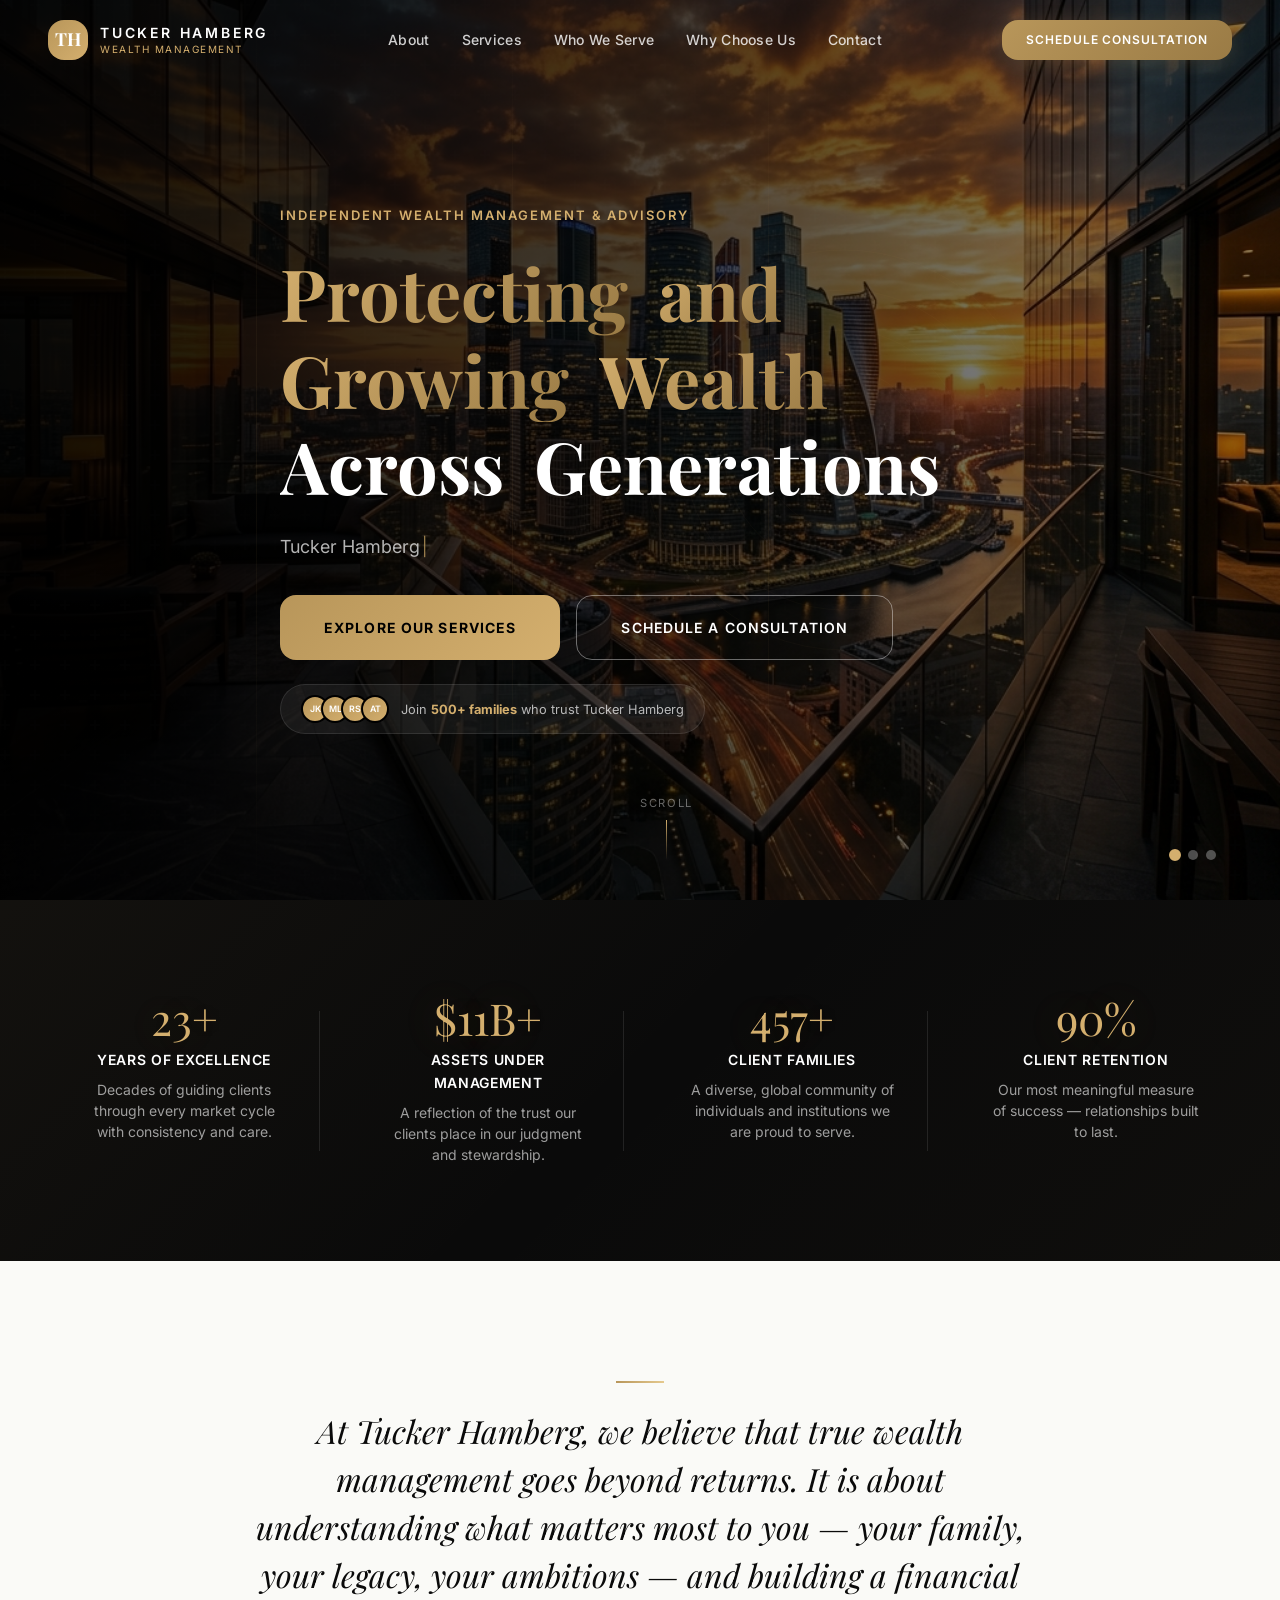
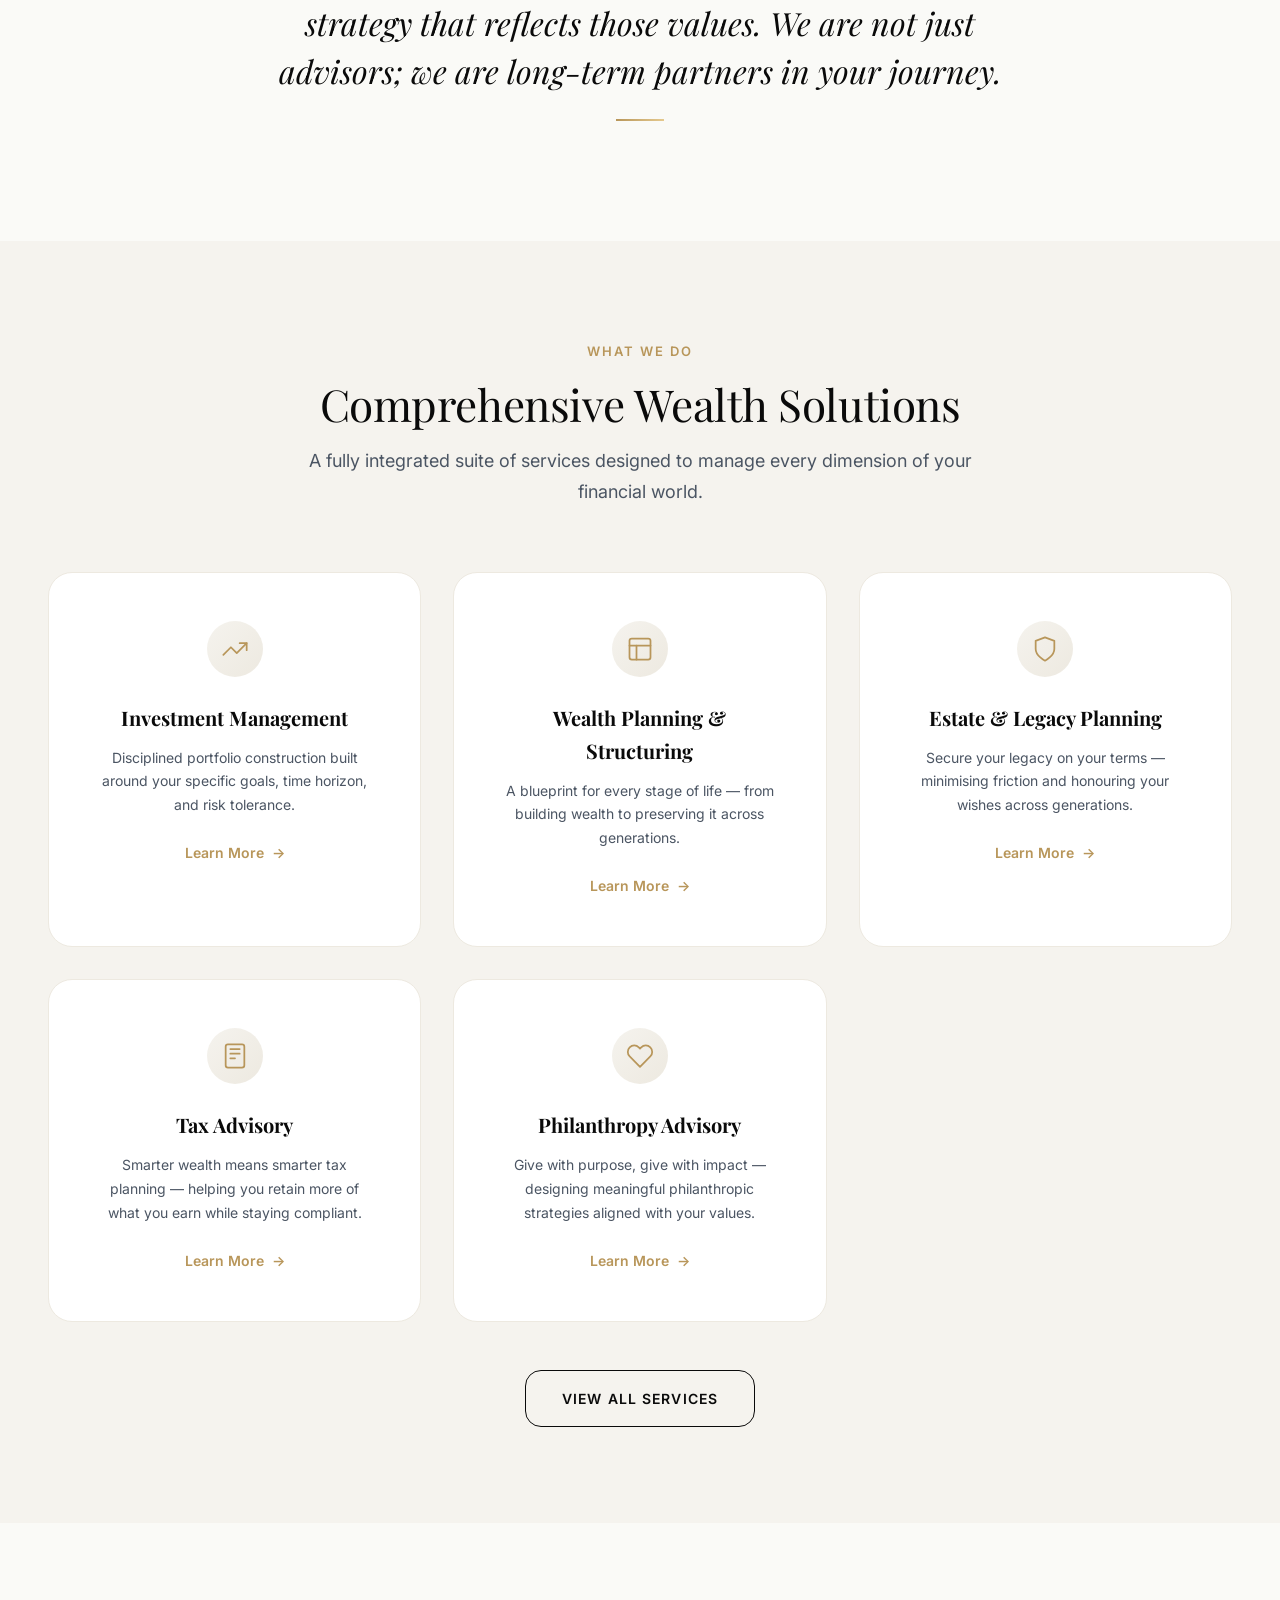
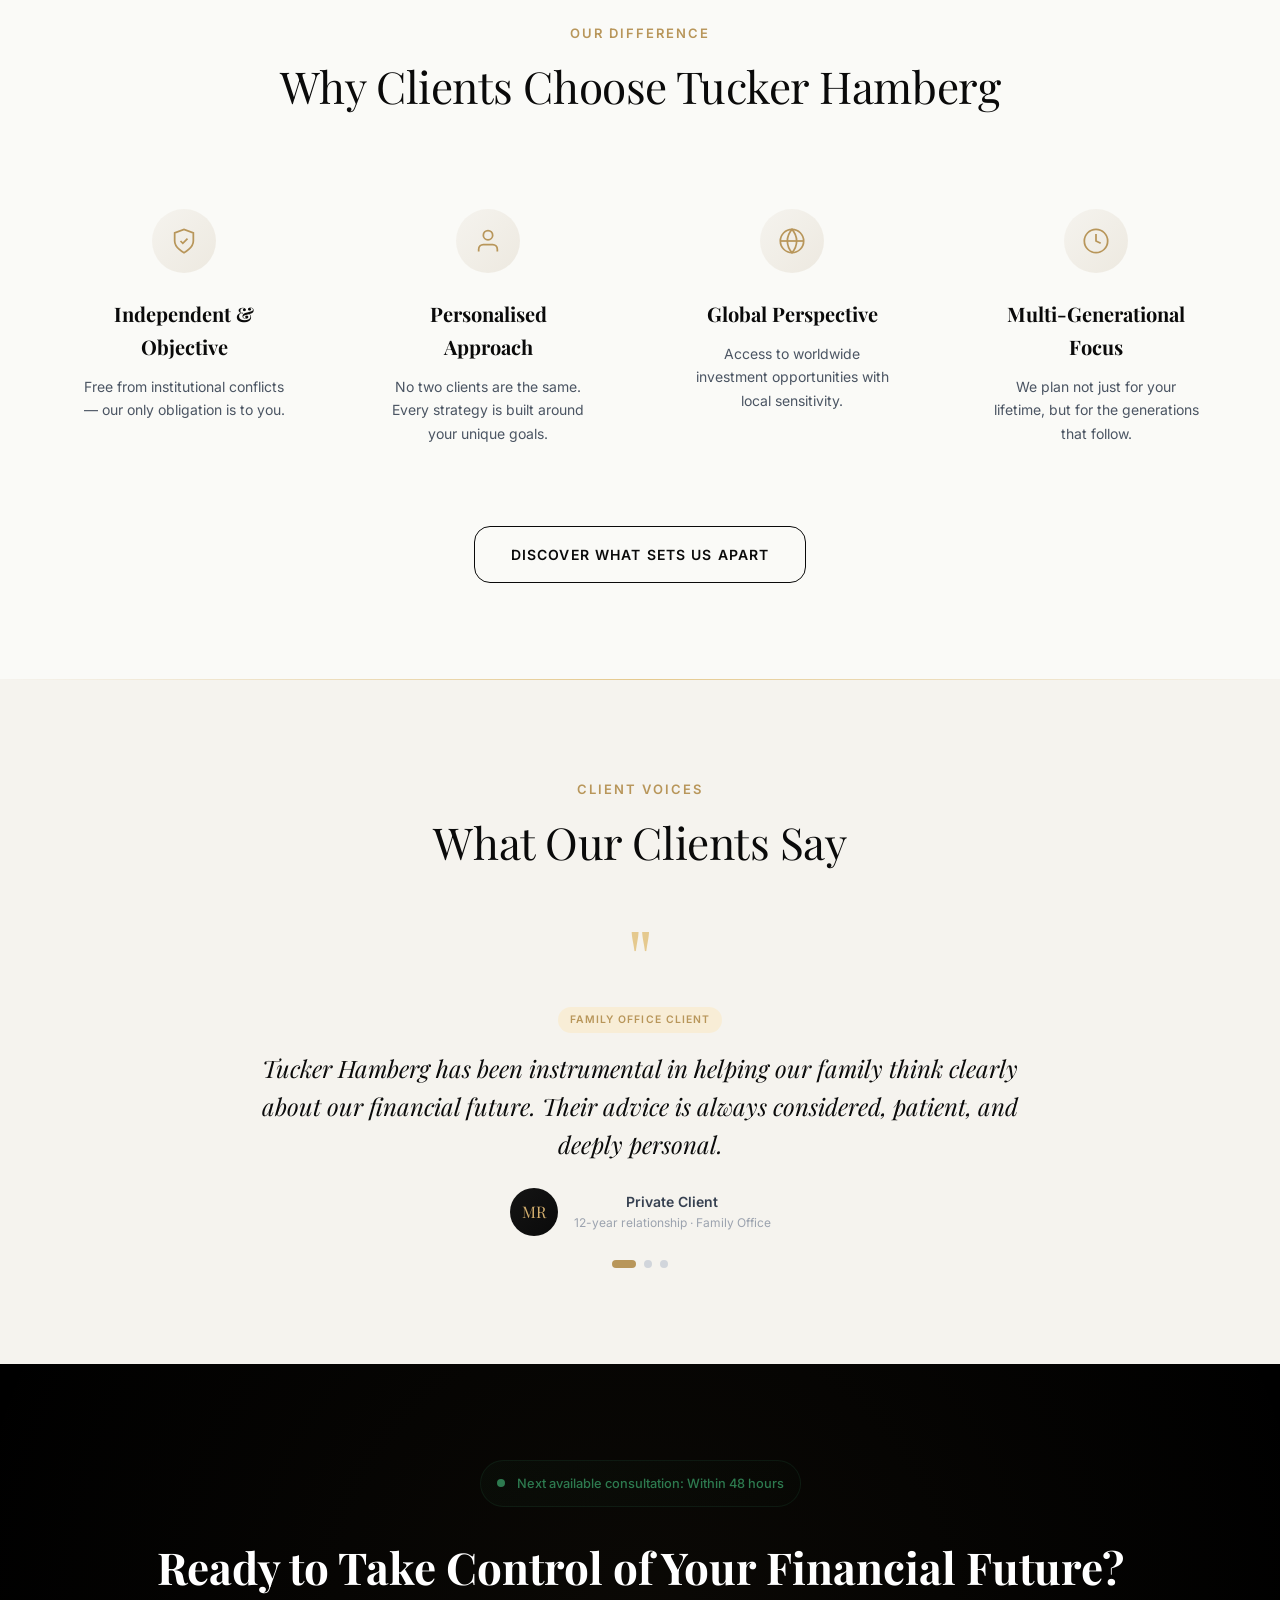
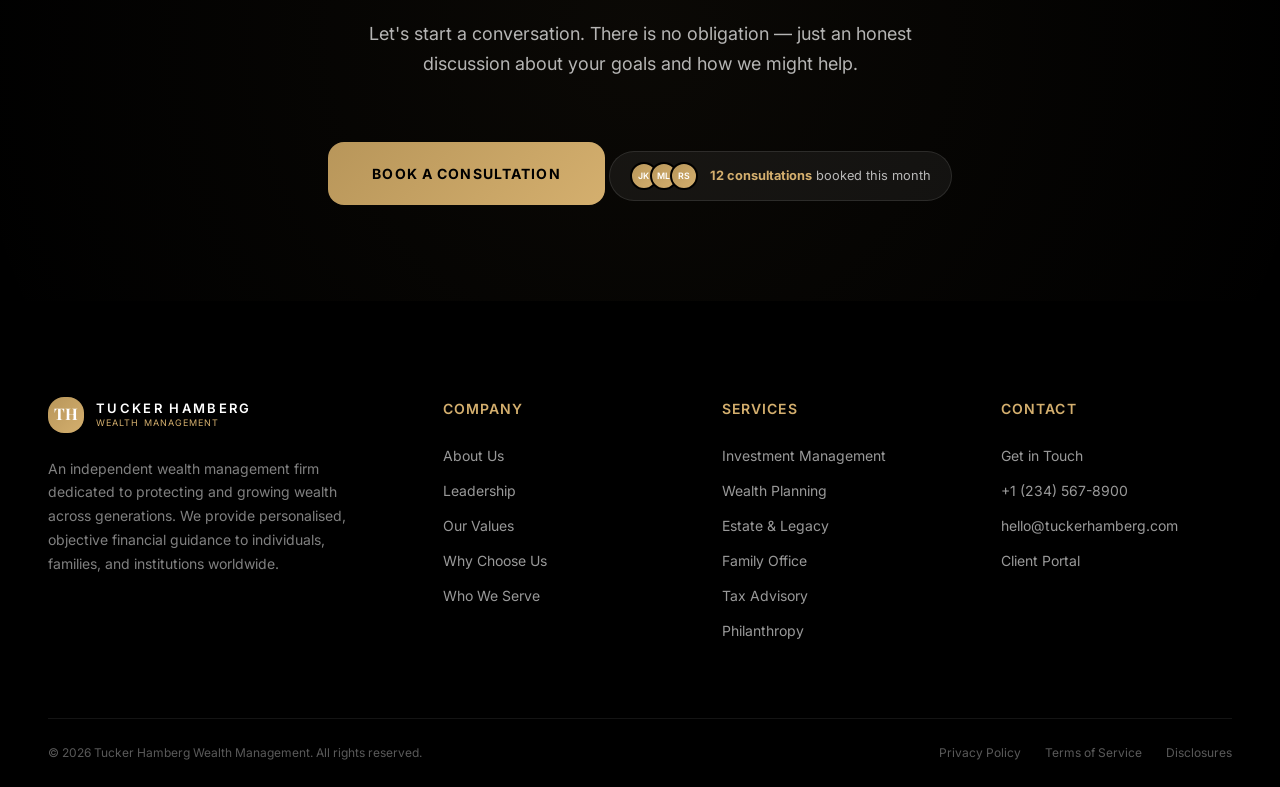
==== commit 703f55df: "gear added" ====
--- a/index.html
+++ b/index.html
@@ -23,6 +23,99 @@
     rel="stylesheet">
   <link rel="stylesheet" href="styles.css">
   <style>
+    /* ---- Scroll-Rotating Gear Decorations ---- */
+    .scroll-gears {
+      position: fixed;
+      top: 0;
+      left: 0;
+      width: 100%;
+      height: 100%;
+      pointer-events: none;
+      z-index: 0;
+    }
+
+    .gear {
+      position: fixed;
+      opacity: 0.6;
+      transition: opacity 0.3s ease;
+      will-change: transform;
+    }
+
+    .gear svg {
+      width: 100%;
+      height: 100%;
+    }
+
+    /* Left side gears */
+    .gear--left-1 {
+      left: -60px;
+      top: 15%;
+      width: 180px;
+      height: 180px;
+    }
+
+    .gear--left-2 {
+      left: 20px;
+      top: 42%;
+      width: 120px;
+      height: 120px;
+      opacity: 0.045;
+    }
+
+    .gear--left-3 {
+      left: -30px;
+      top: 72%;
+      width: 150px;
+      height: 150px;
+      opacity: 0.05;
+    }
+
+    /* Right side gears */
+    .gear--right-1 {
+      right: -50px;
+      top: 22%;
+      width: 160px;
+      height: 160px;
+    }
+
+    .gear--right-2 {
+      right: 30px;
+      top: 55%;
+      width: 130px;
+      height: 130px;
+      opacity: 0.045;
+    }
+
+    .gear--right-3 {
+      right: -40px;
+      top: 80%;
+      width: 140px;
+      height: 140px;
+      opacity: 0.05;
+    }
+
+    @media (max-width: 1024px) {
+      .gear--left-1, .gear--left-3, .gear--right-1, .gear--right-3 {
+        display: none;
+      }
+      .gear--left-2 {
+        left: -40px;
+        width: 90px;
+        height: 90px;
+      }
+      .gear--right-2 {
+        right: -40px;
+        width: 90px;
+        height: 90px;
+      }
+    }
+
+    @media (max-width: 768px) {
+      .scroll-gears {
+        display: none;
+      }
+    }
+
     /* ---- Homepage-Specific Styles ---- */
     .hero {
       position: relative;
@@ -449,6 +542,55 @@
 
 <body>
   <a href="#main" class="skip-link">Skip to main content</a>
+
+  <!-- Scroll-Rotating Gear Decorations -->
+  <div class="scroll-gears" aria-hidden="true">
+    <!-- Left gears -->
+    <div class="gear gear--left-1" data-gear-speed="1" data-gear-direction="1">
+      <svg viewBox="0 0 100 100" xmlns="http://www.w3.org/2000/svg">
+        <path d="M50 10 L54 10 L56 4 L60 2 L64 4 L66 10 L70 10 L74 6 L78 6 L82 10 L82 14 L88 16 L90 20 L88 24 L82 26 L82 30 L86 34 L86 38 L82 42 L78 42 L76 48 L78 52 L76 56 L70 54 L66 56 L64 62 L60 64 L56 62 L54 56 L50 54 L46 56 L44 62 L40 64 L36 62 L34 56 L30 54 L24 56 L22 52 L24 48 L22 42 L18 42 L14 38 L14 34 L18 30 L18 26 L12 24 L10 20 L12 16 L18 14 L18 10 L22 6 L26 6 L30 10 L34 10 L36 4 L40 2 L44 4 L46 10 Z" fill="var(--gold-400)" />
+        <circle cx="50" cy="33" r="16" fill="var(--navy-950)" />
+        <circle cx="50" cy="33" r="10" fill="var(--gold-400)" opacity="0.3" />
+      </svg>
+    </div>
+    <div class="gear gear--left-2" data-gear-speed="0.6" data-gear-direction="-1">
+      <svg viewBox="0 0 100 100" xmlns="http://www.w3.org/2000/svg">
+        <path d="M50 8 L55 8 L58 2 L62 0 L66 2 L69 8 L74 10 L78 6 L82 8 L84 14 L82 18 L88 22 L88 28 L82 32 L84 36 L88 40 L86 44 L80 44 L78 50 L82 54 L80 58 L74 56 L69 58 L66 64 L62 66 L58 64 L55 58 L50 56 L45 58 L42 64 L38 66 L34 64 L31 58 L26 56 L20 58 L18 54 L22 50 L20 44 L14 44 L12 40 L16 36 L14 32 L8 28 L8 22 L14 18 L12 14 L16 8 L20 6 L26 10 L31 8 L34 2 L38 0 L42 2 L45 8 Z" fill="var(--gold-500)" />
+        <circle cx="50" cy="33" r="14" fill="var(--navy-950)" />
+        <circle cx="50" cy="33" r="8" fill="var(--gold-500)" opacity="0.25" />
+      </svg>
+    </div>
+    <div class="gear gear--left-3" data-gear-speed="0.8" data-gear-direction="1">
+      <svg viewBox="0 0 100 100" xmlns="http://www.w3.org/2000/svg">
+        <path d="M50 12 L53 12 L56 6 L60 4 L64 6 L67 12 L70 12 L74 8 L78 8 L80 14 L78 18 L84 20 L86 24 L84 28 L78 30 L80 34 L84 38 L82 42 L76 42 L74 46 L76 50 L74 54 L68 52 L64 54 L62 60 L58 62 L54 60 L52 54 L48 52 L42 54 L40 50 L42 46 L40 42 L34 42 L32 38 L36 34 L34 30 L28 28 L26 24 L28 20 L34 18 L32 14 L36 8 L40 8 L44 12 L47 12 L50 6 L54 4 L58 6 L56 12 Z" fill="var(--gold-300)" />
+        <circle cx="53" cy="33" r="13" fill="var(--navy-950)" />
+        <circle cx="53" cy="33" r="7" fill="var(--gold-300)" opacity="0.3" />
+      </svg>
+    </div>
+
+    <!-- Right gears -->
+    <div class="gear gear--right-1" data-gear-speed="0.9" data-gear-direction="-1">
+      <svg viewBox="0 0 100 100" xmlns="http://www.w3.org/2000/svg">
+        <path d="M50 10 L54 10 L56 4 L60 2 L64 4 L66 10 L70 10 L74 6 L78 6 L82 10 L82 14 L88 16 L90 20 L88 24 L82 26 L82 30 L86 34 L86 38 L82 42 L78 42 L76 48 L78 52 L76 56 L70 54 L66 56 L64 62 L60 64 L56 62 L54 56 L50 54 L46 56 L44 62 L40 64 L36 62 L34 56 L30 54 L24 56 L22 52 L24 48 L22 42 L18 42 L14 38 L14 34 L18 30 L18 26 L12 24 L10 20 L12 16 L18 14 L18 10 L22 6 L26 6 L30 10 L34 10 L36 4 L40 2 L44 4 L46 10 Z" fill="var(--gold-400)" />
+        <circle cx="50" cy="33" r="16" fill="var(--navy-950)" />
+        <circle cx="50" cy="33" r="10" fill="var(--gold-400)" opacity="0.3" />
+      </svg>
+    </div>
+    <div class="gear gear--right-2" data-gear-speed="0.7" data-gear-direction="1">
+      <svg viewBox="0 0 100 100" xmlns="http://www.w3.org/2000/svg">
+        <path d="M50 8 L55 8 L58 2 L62 0 L66 2 L69 8 L74 10 L78 6 L82 8 L84 14 L82 18 L88 22 L88 28 L82 32 L84 36 L88 40 L86 44 L80 44 L78 50 L82 54 L80 58 L74 56 L69 58 L66 64 L62 66 L58 64 L55 58 L50 56 L45 58 L42 64 L38 66 L34 64 L31 58 L26 56 L20 58 L18 54 L22 50 L20 44 L14 44 L12 40 L16 36 L14 32 L8 28 L8 22 L14 18 L12 14 L16 8 L20 6 L26 10 L31 8 L34 2 L38 0 L42 2 L45 8 Z" fill="var(--gold-500)" />
+        <circle cx="50" cy="33" r="14" fill="var(--navy-950)" />
+        <circle cx="50" cy="33" r="8" fill="var(--gold-500)" opacity="0.25" />
+      </svg>
+    </div>
+    <div class="gear gear--right-3" data-gear-speed="1.1" data-gear-direction="-1">
+      <svg viewBox="0 0 100 100" xmlns="http://www.w3.org/2000/svg">
+        <path d="M50 12 L53 12 L56 6 L60 4 L64 6 L67 12 L70 12 L74 8 L78 8 L80 14 L78 18 L84 20 L86 24 L84 28 L78 30 L80 34 L84 38 L82 42 L76 42 L74 46 L76 50 L74 54 L68 52 L64 54 L62 60 L58 62 L54 60 L52 54 L48 52 L42 54 L40 50 L42 46 L40 42 L34 42 L32 38 L36 34 L34 30 L28 28 L26 24 L28 20 L34 18 L32 14 L36 8 L40 8 L44 12 L47 12 L50 6 L54 4 L58 6 L56 12 Z" fill="var(--gold-300)" />
+        <circle cx="53" cy="33" r="13" fill="var(--navy-950)" />
+        <circle cx="53" cy="33" r="7" fill="var(--gold-300)" opacity="0.3" />
+      </svg>
+    </div>
+  </div>
 
   <!-- Loading Screen -->
   <div class="loading-screen" id="loadingScreen">
@@ -1296,6 +1438,37 @@
     })();
   </script>
 
+  <!-- Scroll-Rotating Gears Script -->
+  <script>
+    (function () {
+      const gears = document.querySelectorAll('.gear');
+      if (!gears.length) return;
+
+      let ticking = false;
+
+      function updateGears() {
+        const scrollY = window.scrollY;
+        gears.forEach(gear => {
+          const speed = parseFloat(gear.dataset.gearSpeed) || 1;
+          const direction = parseInt(gear.dataset.gearDirection) || 1;
+          const rotation = scrollY * speed * direction * 0.15;
+          gear.style.transform = `rotate(${rotation}deg)`;
+        });
+        ticking = false;
+      }
+
+      window.addEventListener('scroll', () => {
+        if (!ticking) {
+          requestAnimationFrame(updateGears);
+          ticking = true;
+        }
+      }, { passive: true });
+
+      // Initial state
+      updateGears();
+    })();
+  </script>
+
 </body>
 
 </html>
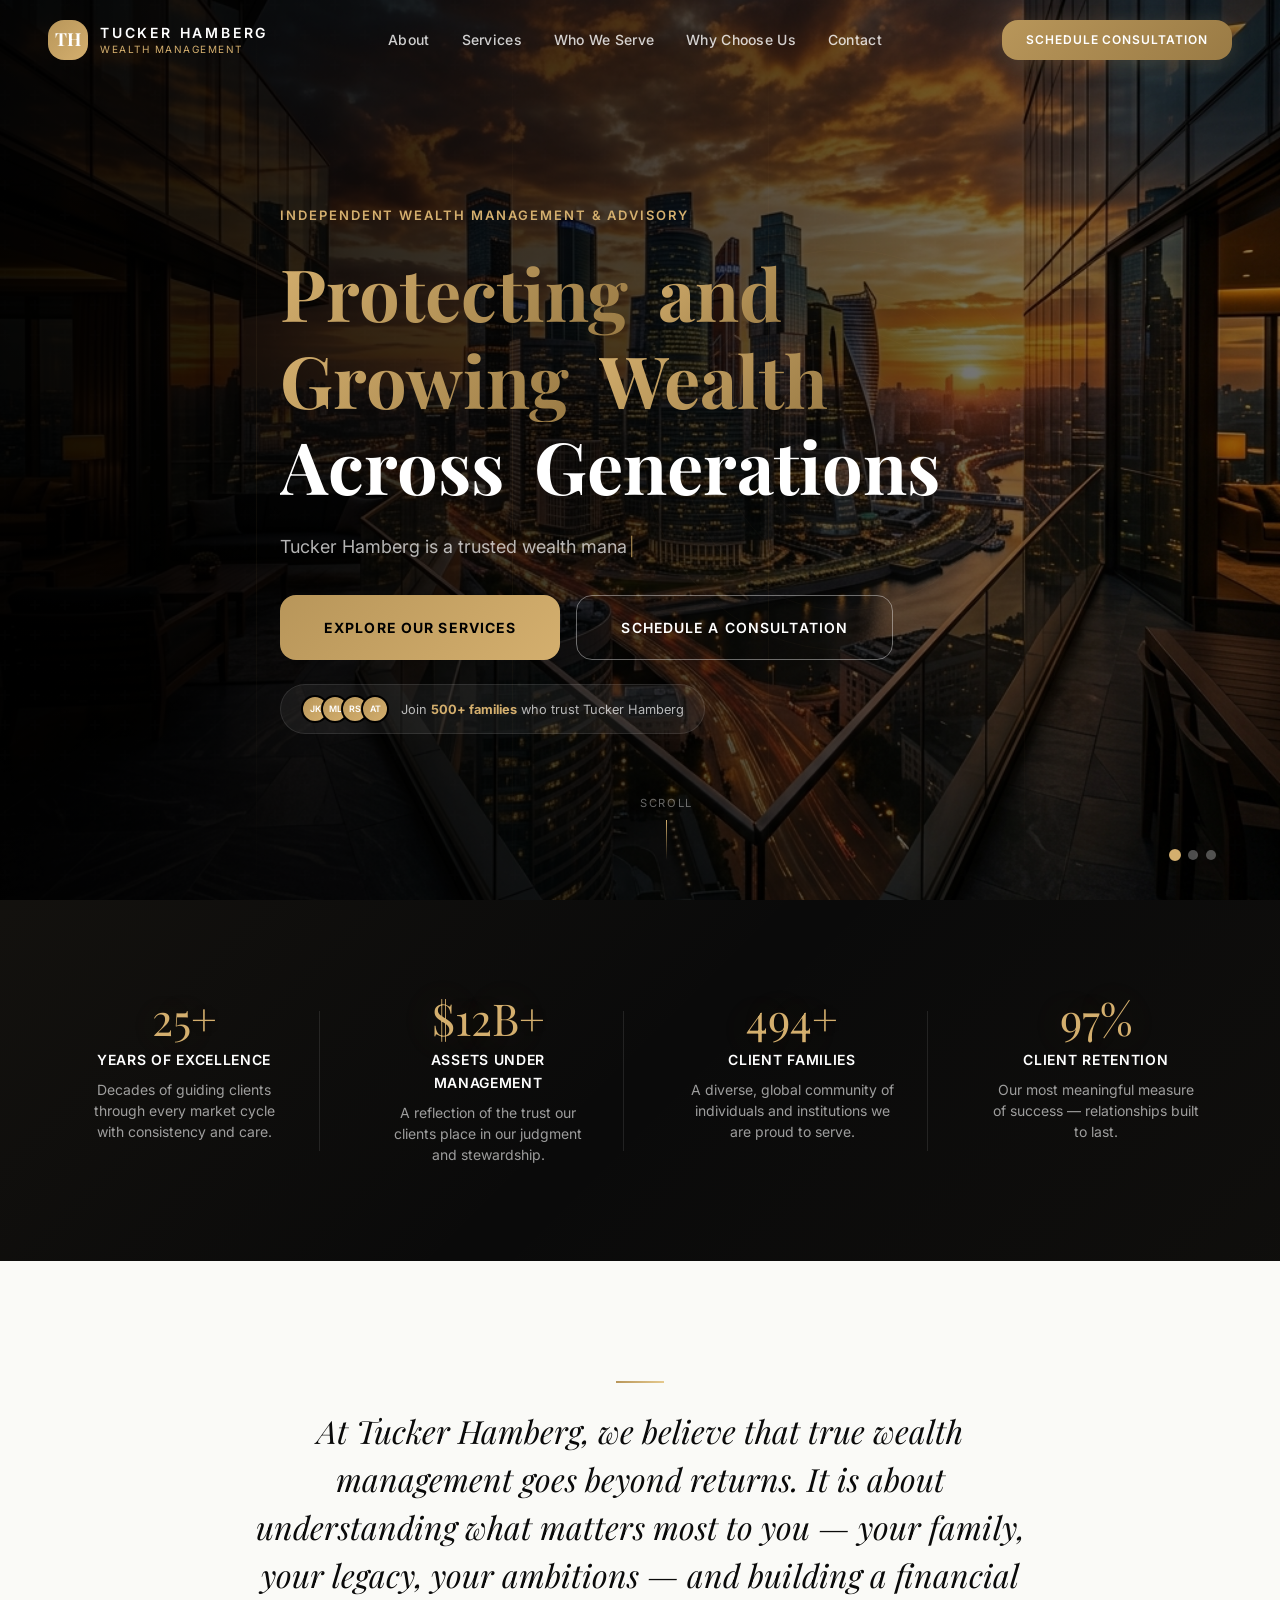
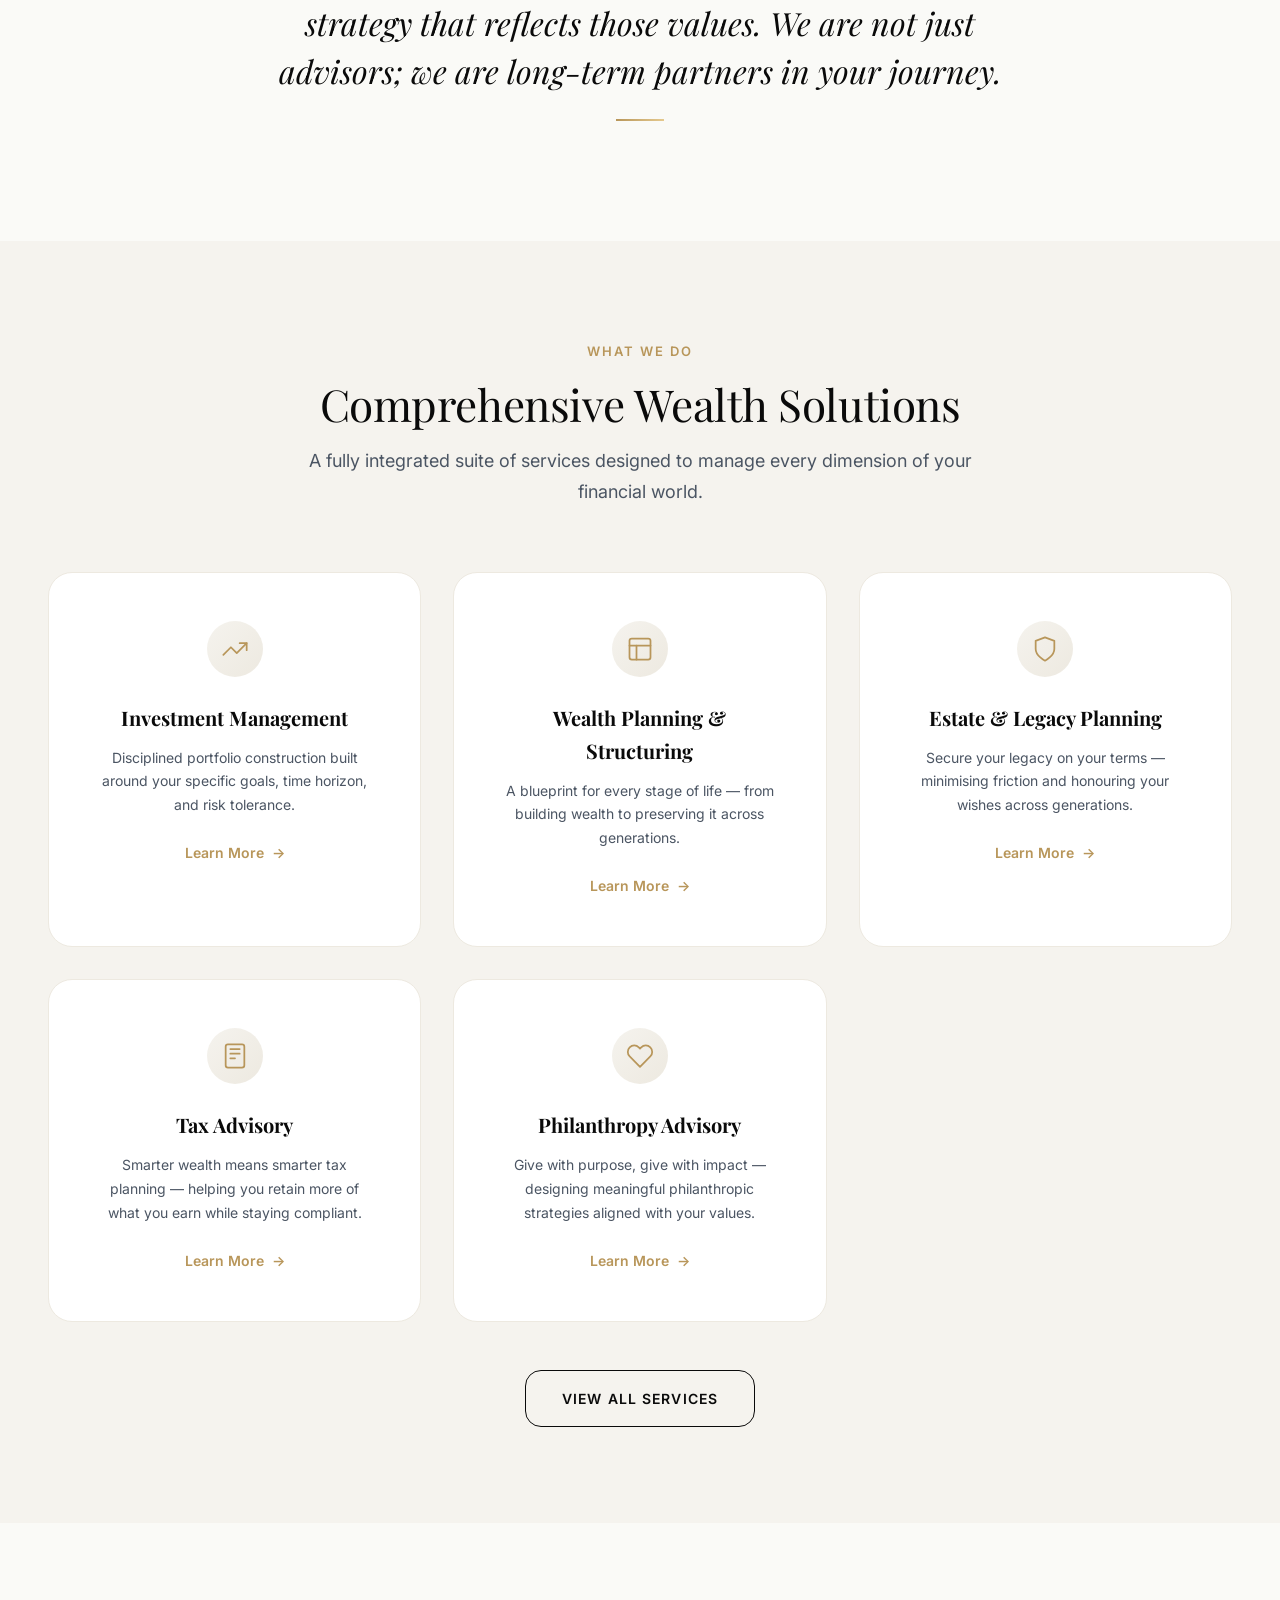
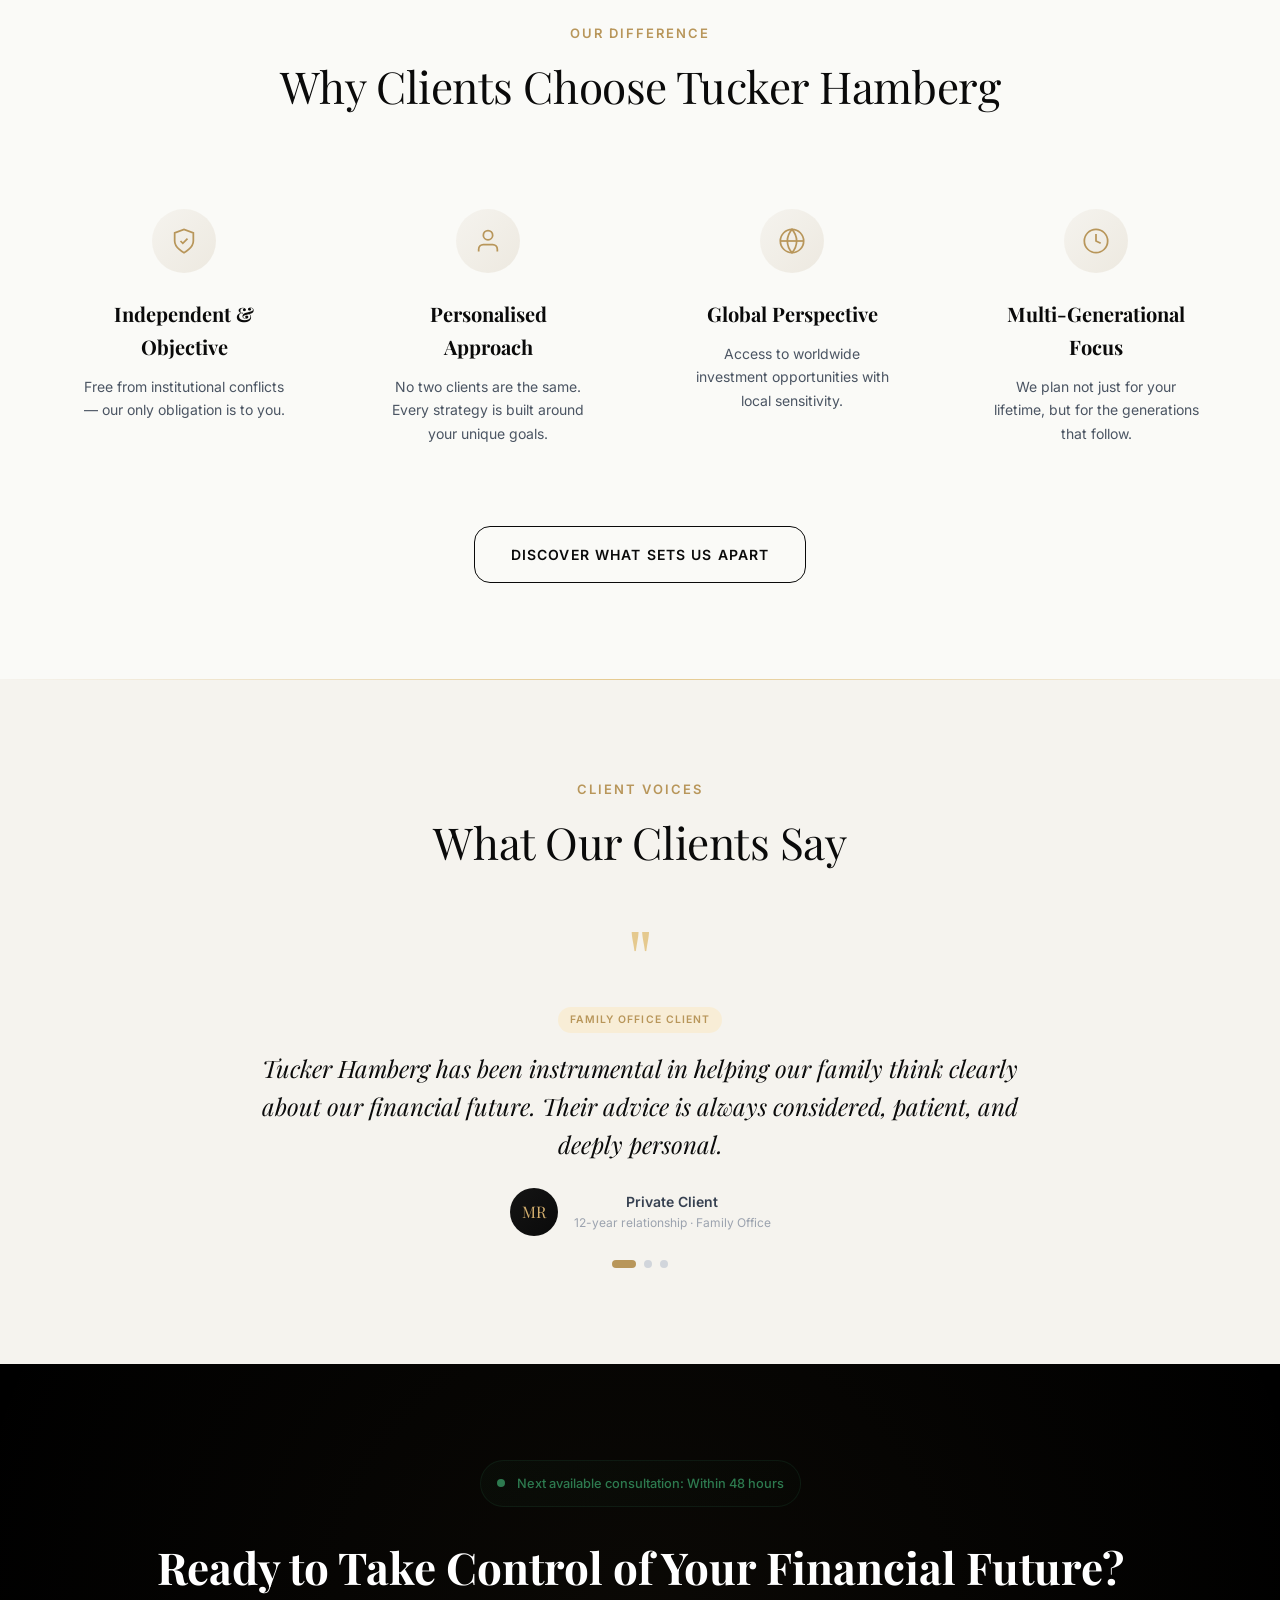
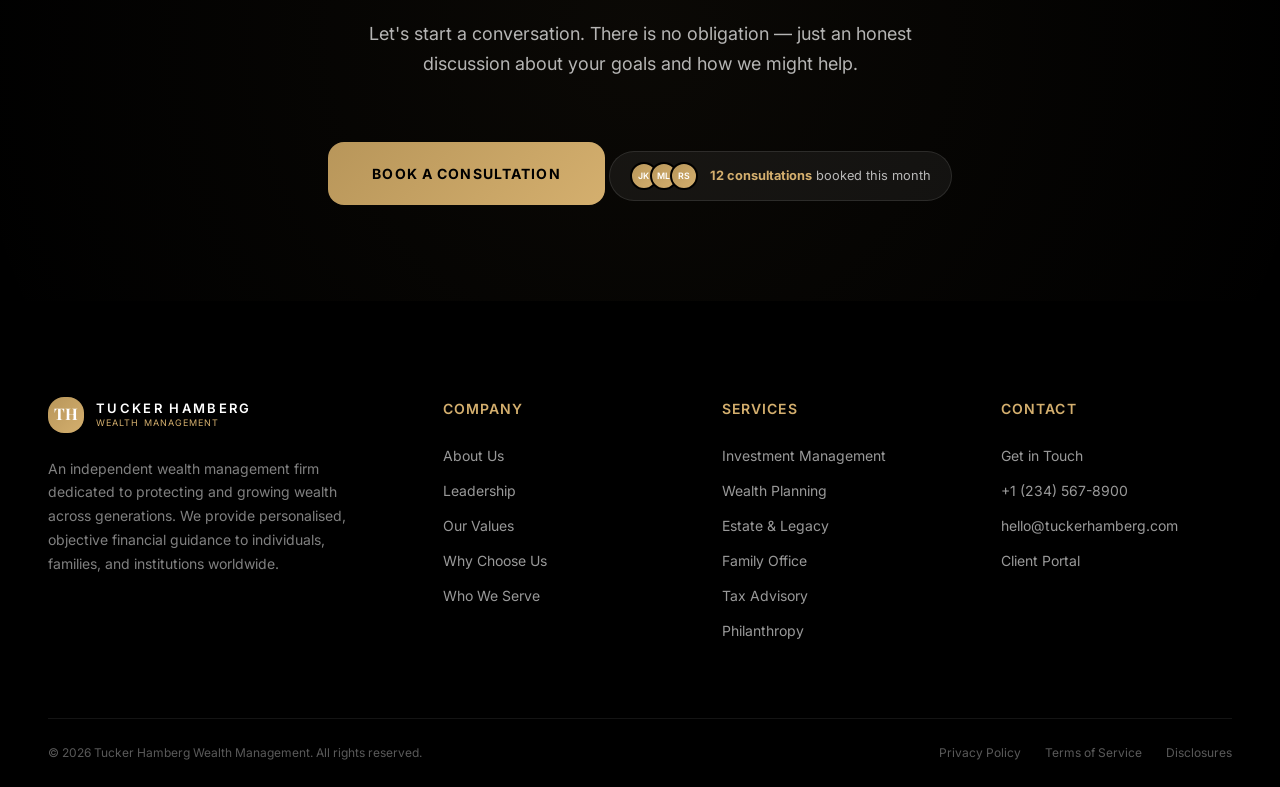
==== commit c24e7e71: "new gear" ====
--- a/index.html
+++ b/index.html
@@ -23,8 +23,8 @@
     rel="stylesheet">
   <link rel="stylesheet" href="styles.css">
   <style>
-    /* ---- Scroll-Rotating Gear Decorations ---- */
-    .scroll-gears {
+    /* ---- Scroll-Rotating Decorative Compass Elements ---- */
+    .scroll-ornaments {
       position: fixed;
       top: 0;
       left: 0;
@@ -34,84 +34,92 @@
       z-index: 0;
     }
 
-    .gear {
+    .ornament {
       position: fixed;
-      opacity: 0.6;
-      transition: opacity 0.3s ease;
       will-change: transform;
     }
 
-    .gear svg {
+    .ornament svg {
       width: 100%;
       height: 100%;
     }
 
-    /* Left side gears */
-    .gear--left-1 {
-      left: -60px;
-      top: 15%;
+    /* Left side */
+    .ornament--left-1 {
+      left: -55px;
+      top: 12%;
+      width: 200px;
+      height: 200px;
+      opacity: 0.9;
+    }
+
+    .ornament--left-2 {
+      left: 15px;
+      top: 48%;
+      width: 130px;
+      height: 130px;
+      opacity: 0.055;
+    }
+
+    .ornament--left-3 {
+      left: -35px;
+      top: 78%;
+      width: 160px;
+      height: 160px;
+      opacity: 1;
+    }
+
+    /* Right side */
+    .ornament--right-1 {
+      right: -45px;
+      top: 18%;
       width: 180px;
       height: 180px;
-    }
-
-    .gear--left-2 {
-      left: 20px;
-      top: 42%;
-      width: 120px;
-      height: 120px;
-      opacity: 0.045;
-    }
-
-    .gear--left-3 {
-      left: -30px;
-      top: 72%;
+      opacity: 0.07;
+    }
+
+    .ornament--right-2 {
+      right: 20px;
+      top: 52%;
+      width: 140px;
+      height: 140px;
+      opacity: 0.055;
+    }
+
+    .ornament--right-3 {
+      right: -40px;
+      top: 82%;
       width: 150px;
       height: 150px;
-      opacity: 0.05;
-    }
-
-    /* Right side gears */
-    .gear--right-1 {
-      right: -50px;
-      top: 22%;
-      width: 160px;
-      height: 160px;
-    }
-
-    .gear--right-2 {
-      right: 30px;
-      top: 55%;
-      width: 130px;
-      height: 130px;
-      opacity: 0.045;
-    }
-
-    .gear--right-3 {
-      right: -40px;
-      top: 80%;
-      width: 140px;
-      height: 140px;
-      opacity: 0.05;
+      opacity: 0.06;
+    }
+
+    @media (max-width: 1200px) {
+      .ornament--left-1 { left: -80px; }
+      .ornament--right-1 { right: -70px; }
+      .ornament--left-3 { left: -60px; }
+      .ornament--right-3 { right: -60px; }
     }
 
     @media (max-width: 1024px) {
-      .gear--left-1, .gear--left-3, .gear--right-1, .gear--right-3 {
+      .ornament--left-1, .ornament--left-3,
+      .ornament--right-1, .ornament--right-3 {
         display: none;
       }
-      .gear--left-2 {
-        left: -40px;
-        width: 90px;
-        height: 90px;
-      }
-      .gear--right-2 {
-        right: -40px;
-        width: 90px;
-        height: 90px;
+      .ornament--left-2 {
+        left: -50px;
+        width: 100px;
+        height: 100px;
+      }
+      .ornament--right-2 {
+        right: -50px;
+        width: 100px;
+        height: 100px;
       }
     }
 
     @media (max-width: 768px) {
-      .scroll-gears {
+      .scroll-ornaments {
         display: none;
       }
     }
@@ -543,53 +551,128 @@
 <body>
   <a href="#main" class="skip-link">Skip to main content</a>
 
-  <!-- Scroll-Rotating Gear Decorations -->
-  <div class="scroll-gears" aria-hidden="true">
-    <!-- Left gears -->
-    <div class="gear gear--left-1" data-gear-speed="1" data-gear-direction="1">
-      <svg viewBox="0 0 100 100" xmlns="http://www.w3.org/2000/svg">
-        <path d="M50 10 L54 10 L56 4 L60 2 L64 4 L66 10 L70 10 L74 6 L78 6 L82 10 L82 14 L88 16 L90 20 L88 24 L82 26 L82 30 L86 34 L86 38 L82 42 L78 42 L76 48 L78 52 L76 56 L70 54 L66 56 L64 62 L60 64 L56 62 L54 56 L50 54 L46 56 L44 62 L40 64 L36 62 L34 56 L30 54 L24 56 L22 52 L24 48 L22 42 L18 42 L14 38 L14 34 L18 30 L18 26 L12 24 L10 20 L12 16 L18 14 L18 10 L22 6 L26 6 L30 10 L34 10 L36 4 L40 2 L44 4 L46 10 Z" fill="var(--gold-400)" />
-        <circle cx="50" cy="33" r="16" fill="var(--navy-950)" />
-        <circle cx="50" cy="33" r="10" fill="var(--gold-400)" opacity="0.3" />
+  <!-- Scroll-Rotating Decorative Compass Elements -->
+  <div class="scroll-ornaments" aria-hidden="true">
+
+    <!-- Left: Large compass rose -->
+    <div class="ornament ornament--left-1" data-gear-speed="0.8" data-gear-direction="1">
+      <svg viewBox="0 0 200 200" xmlns="http://www.w3.org/2000/svg" fill="none">
+        <circle cx="100" cy="100" r="90" stroke="#9CA3AF" stroke-width="0.5"/>
+        <circle cx="100" cy="100" r="70" stroke="#9CA3AF" stroke-width="0.4" stroke-dasharray="4 6"/>
+        <circle cx="100" cy="100" r="50" stroke="#9CA3AF" stroke-width="0.5"/>
+        <circle cx="100" cy="100" r="28" stroke="#9CA3AF" stroke-width="0.3" stroke-dasharray="2 4"/>
+        <line x1="100" y1="5" x2="100" y2="195" stroke="#9CA3AF" stroke-width="0.4"/>
+        <line x1="5" y1="100" x2="195" y2="100" stroke="#9CA3AF" stroke-width="0.4"/>
+        <line x1="27" y1="27" x2="173" y2="173" stroke="#9CA3AF" stroke-width="0.3"/>
+        <line x1="173" y1="27" x2="27" y2="173" stroke="#9CA3AF" stroke-width="0.3"/>
+        <!-- Cardinal points -->
+        <polygon points="100,8 104,30 100,24 96,30" fill="#9CA3AF" opacity="0.5"/>
+        <polygon points="100,192 104,170 100,176 96,170" fill="#9CA3AF" opacity="0.5"/>
+        <polygon points="8,100 30,96 24,100 30,104" fill="#9CA3AF" opacity="0.5"/>
+        <polygon points="192,100 170,96 176,100 170,104" fill="#9CA3AF" opacity="0.5"/>
+        <!-- Tick marks on outer ring -->
+        <line x1="100" y1="10" x2="100" y2="18" stroke="#9CA3AF" stroke-width="0.6"/>
+        <line x1="100" y1="182" x2="100" y2="190" stroke="#9CA3AF" stroke-width="0.6"/>
+        <line x1="10" y1="100" x2="18" y2="100" stroke="#9CA3AF" stroke-width="0.6"/>
+        <line x1="182" y1="100" x2="190" y2="100" stroke="#9CA3AF" stroke-width="0.6"/>
+        <circle cx="100" cy="100" r="4" fill="#9CA3AF" opacity="0.4"/>
       </svg>
     </div>
-    <div class="gear gear--left-2" data-gear-speed="0.6" data-gear-direction="-1">
-      <svg viewBox="0 0 100 100" xmlns="http://www.w3.org/2000/svg">
-        <path d="M50 8 L55 8 L58 2 L62 0 L66 2 L69 8 L74 10 L78 6 L82 8 L84 14 L82 18 L88 22 L88 28 L82 32 L84 36 L88 40 L86 44 L80 44 L78 50 L82 54 L80 58 L74 56 L69 58 L66 64 L62 66 L58 64 L55 58 L50 56 L45 58 L42 64 L38 66 L34 64 L31 58 L26 56 L20 58 L18 54 L22 50 L20 44 L14 44 L12 40 L16 36 L14 32 L8 28 L8 22 L14 18 L12 14 L16 8 L20 6 L26 10 L31 8 L34 2 L38 0 L42 2 L45 8 Z" fill="var(--gold-500)" />
-        <circle cx="50" cy="33" r="14" fill="var(--navy-950)" />
-        <circle cx="50" cy="33" r="8" fill="var(--gold-500)" opacity="0.25" />
+
+    <!-- Left: Concentric rings -->
+    <div class="ornament ornament--left-2" data-gear-speed="0.5" data-gear-direction="-1">
+      <svg viewBox="0 0 200 200" xmlns="http://www.w3.org/2000/svg" fill="none">
+        <circle cx="100" cy="100" r="85" stroke="#D1D5DB" stroke-width="0.5" stroke-dasharray="8 4"/>
+        <circle cx="100" cy="100" r="65" stroke="#D1D5DB" stroke-width="0.4"/>
+        <circle cx="100" cy="100" r="45" stroke="#D1D5DB" stroke-width="0.5" stroke-dasharray="3 5"/>
+        <circle cx="100" cy="100" r="25" stroke="#D1D5DB" stroke-width="0.4"/>
+        <!-- Cross lines -->
+        <line x1="100" y1="15" x2="100" y2="185" stroke="#D1D5DB" stroke-width="0.3"/>
+        <line x1="15" y1="100" x2="185" y2="100" stroke="#D1D5DB" stroke-width="0.3"/>
+        <!-- Diagonal ticks -->
+        <line x1="40" y1="40" x2="50" y2="50" stroke="#D1D5DB" stroke-width="0.4"/>
+        <line x1="160" y1="40" x2="150" y2="50" stroke="#D1D5DB" stroke-width="0.4"/>
+        <line x1="40" y1="160" x2="50" y2="150" stroke="#D1D5DB" stroke-width="0.4"/>
+        <line x1="160" y1="160" x2="150" y2="150" stroke="#D1D5DB" stroke-width="0.4"/>
+        <circle cx="100" cy="100" r="3" fill="#D1D5DB" opacity="0.5"/>
       </svg>
     </div>
-    <div class="gear gear--left-3" data-gear-speed="0.8" data-gear-direction="1">
-      <svg viewBox="0 0 100 100" xmlns="http://www.w3.org/2000/svg">
-        <path d="M50 12 L53 12 L56 6 L60 4 L64 6 L67 12 L70 12 L74 8 L78 8 L80 14 L78 18 L84 20 L86 24 L84 28 L78 30 L80 34 L84 38 L82 42 L76 42 L74 46 L76 50 L74 54 L68 52 L64 54 L62 60 L58 62 L54 60 L52 54 L48 52 L42 54 L40 50 L42 46 L40 42 L34 42 L32 38 L36 34 L34 30 L28 28 L26 24 L28 20 L34 18 L32 14 L36 8 L40 8 L44 12 L47 12 L50 6 L54 4 L58 6 L56 12 Z" fill="var(--gold-300)" />
-        <circle cx="53" cy="33" r="13" fill="var(--navy-950)" />
-        <circle cx="53" cy="33" r="7" fill="var(--gold-300)" opacity="0.3" />
+
+    <!-- Left: Diamond crosshair -->
+    <div class="ornament ornament--left-3" data-gear-speed="0.65" data-gear-direction="1">
+      <svg viewBox="0 0 200 200" xmlns="http://www.w3.org/2000/svg" fill="none">
+        <circle cx="100" cy="100" r="80" stroke="#9CA3AF" stroke-width="0.4"/>
+        <circle cx="100" cy="100" r="55" stroke="#9CA3AF" stroke-width="0.35" stroke-dasharray="6 3"/>
+        <rect x="50" y="50" width="100" height="100" stroke="#9CA3AF" stroke-width="0.35" transform="rotate(45 100 100)"/>
+        <rect x="65" y="65" width="70" height="70" stroke="#9CA3AF" stroke-width="0.3" transform="rotate(45 100 100)"/>
+        <line x1="100" y1="20" x2="100" y2="180" stroke="#9CA3AF" stroke-width="0.3"/>
+        <line x1="20" y1="100" x2="180" y2="100" stroke="#9CA3AF" stroke-width="0.3"/>
+        <circle cx="100" cy="100" r="3" fill="#9CA3AF" opacity="0.35"/>
       </svg>
     </div>
 
-    <!-- Right gears -->
-    <div class="gear gear--right-1" data-gear-speed="0.9" data-gear-direction="-1">
-      <svg viewBox="0 0 100 100" xmlns="http://www.w3.org/2000/svg">
-        <path d="M50 10 L54 10 L56 4 L60 2 L64 4 L66 10 L70 10 L74 6 L78 6 L82 10 L82 14 L88 16 L90 20 L88 24 L82 26 L82 30 L86 34 L86 38 L82 42 L78 42 L76 48 L78 52 L76 56 L70 54 L66 56 L64 62 L60 64 L56 62 L54 56 L50 54 L46 56 L44 62 L40 64 L36 62 L34 56 L30 54 L24 56 L22 52 L24 48 L22 42 L18 42 L14 38 L14 34 L18 30 L18 26 L12 24 L10 20 L12 16 L18 14 L18 10 L22 6 L26 6 L30 10 L34 10 L36 4 L40 2 L44 4 L46 10 Z" fill="var(--gold-400)" />
-        <circle cx="50" cy="33" r="16" fill="var(--navy-950)" />
-        <circle cx="50" cy="33" r="10" fill="var(--gold-400)" opacity="0.3" />
+    <!-- Right: Large compass rose (mirrored style) -->
+    <div class="ornament ornament--right-1" data-gear-speed="0.7" data-gear-direction="-1">
+      <svg viewBox="0 0 200 200" xmlns="http://www.w3.org/2000/svg" fill="none">
+        <circle cx="100" cy="100" r="88" stroke="#D1D5DB" stroke-width="0.4" stroke-dasharray="2 4"/>
+        <circle cx="100" cy="100" r="72" stroke="#D1D5DB" stroke-width="0.5"/>
+        <circle cx="100" cy="100" r="52" stroke="#D1D5DB" stroke-width="0.4" stroke-dasharray="6 4"/>
+        <circle cx="100" cy="100" r="32" stroke="#D1D5DB" stroke-width="0.3"/>
+        <!-- 8-point star lines -->
+        <line x1="100" y1="8" x2="100" y2="192" stroke="#D1D5DB" stroke-width="0.35"/>
+        <line x1="8" y1="100" x2="192" y2="100" stroke="#D1D5DB" stroke-width="0.35"/>
+        <line x1="25" y1="25" x2="175" y2="175" stroke="#D1D5DB" stroke-width="0.25"/>
+        <line x1="175" y1="25" x2="25" y2="175" stroke="#D1D5DB" stroke-width="0.25"/>
+        <!-- Arrowheads -->
+        <polygon points="100,10 103,26 100,20 97,26" fill="#D1D5DB" opacity="0.45"/>
+        <polygon points="190,100 174,97 180,100 174,103" fill="#D1D5DB" opacity="0.45"/>
+        <polygon points="100,190 103,174 100,180 97,174" fill="#D1D5DB" opacity="0.45"/>
+        <polygon points="10,100 26,97 20,100 26,103" fill="#D1D5DB" opacity="0.45"/>
+        <!-- Minor tick marks -->
+        <line x1="144" y1="10" x2="140" y2="18" stroke="#D1D5DB" stroke-width="0.3"/>
+        <line x1="56" y1="10" x2="60" y2="18" stroke="#D1D5DB" stroke-width="0.3"/>
+        <line x1="190" y1="56" x2="182" y2="60" stroke="#D1D5DB" stroke-width="0.3"/>
+        <line x1="190" y1="144" x2="182" y2="140" stroke="#D1D5DB" stroke-width="0.3"/>
+        <circle cx="100" cy="100" r="4" fill="#D1D5DB" opacity="0.35"/>
       </svg>
     </div>
-    <div class="gear gear--right-2" data-gear-speed="0.7" data-gear-direction="1">
-      <svg viewBox="0 0 100 100" xmlns="http://www.w3.org/2000/svg">
-        <path d="M50 8 L55 8 L58 2 L62 0 L66 2 L69 8 L74 10 L78 6 L82 8 L84 14 L82 18 L88 22 L88 28 L82 32 L84 36 L88 40 L86 44 L80 44 L78 50 L82 54 L80 58 L74 56 L69 58 L66 64 L62 66 L58 64 L55 58 L50 56 L45 58 L42 64 L38 66 L34 64 L31 58 L26 56 L20 58 L18 54 L22 50 L20 44 L14 44 L12 40 L16 36 L14 32 L8 28 L8 22 L14 18 L12 14 L16 8 L20 6 L26 10 L31 8 L34 2 L38 0 L42 2 L45 8 Z" fill="var(--gold-500)" />
-        <circle cx="50" cy="33" r="14" fill="var(--navy-950)" />
-        <circle cx="50" cy="33" r="8" fill="var(--gold-500)" opacity="0.25" />
+
+    <!-- Right: Orbital rings -->
+    <div class="ornament ornament--right-2" data-gear-speed="0.55" data-gear-direction="1">
+      <svg viewBox="0 0 200 200" xmlns="http://www.w3.org/2000/svg" fill="none">
+        <circle cx="100" cy="100" r="82" stroke="#9CA3AF" stroke-width="0.5"/>
+        <circle cx="100" cy="100" r="60" stroke="#9CA3AF" stroke-width="0.35" stroke-dasharray="5 5"/>
+        <circle cx="100" cy="100" r="40" stroke="#9CA3AF" stroke-width="0.45"/>
+        <circle cx="100" cy="100" r="20" stroke="#9CA3AF" stroke-width="0.3" stroke-dasharray="2 3"/>
+        <!-- Radial lines -->
+        <line x1="100" y1="18" x2="100" y2="180" stroke="#9CA3AF" stroke-width="0.3"/>
+        <line x1="18" y1="100" x2="182" y2="100" stroke="#9CA3AF" stroke-width="0.3"/>
+        <!-- Small dots at intersections -->
+        <circle cx="100" cy="18" r="2" fill="#9CA3AF" opacity="0.5"/>
+        <circle cx="100" cy="182" r="2" fill="#9CA3AF" opacity="0.5"/>
+        <circle cx="18" cy="100" r="2" fill="#9CA3AF" opacity="0.5"/>
+        <circle cx="182" cy="100" r="2" fill="#9CA3AF" opacity="0.5"/>
+        <circle cx="100" cy="100" r="3" fill="#9CA3AF" opacity="0.4"/>
       </svg>
     </div>
-    <div class="gear gear--right-3" data-gear-speed="1.1" data-gear-direction="-1">
-      <svg viewBox="0 0 100 100" xmlns="http://www.w3.org/2000/svg">
-        <path d="M50 12 L53 12 L56 6 L60 4 L64 6 L67 12 L70 12 L74 8 L78 8 L80 14 L78 18 L84 20 L86 24 L84 28 L78 30 L80 34 L84 38 L82 42 L76 42 L74 46 L76 50 L74 54 L68 52 L64 54 L62 60 L58 62 L54 60 L52 54 L48 52 L42 54 L40 50 L42 46 L40 42 L34 42 L32 38 L36 34 L34 30 L28 28 L26 24 L28 20 L34 18 L32 14 L36 8 L40 8 L44 12 L47 12 L50 6 L54 4 L58 6 L56 12 Z" fill="var(--gold-300)" />
-        <circle cx="53" cy="33" r="13" fill="var(--navy-950)" />
-        <circle cx="53" cy="33" r="7" fill="var(--gold-300)" opacity="0.3" />
+
+    <!-- Right: Geometric frame -->
+    <div class="ornament ornament--right-3" data-gear-speed="0.9" data-gear-direction="-1">
+      <svg viewBox="0 0 200 200" xmlns="http://www.w3.org/2000/svg" fill="none">
+        <circle cx="100" cy="100" r="85" stroke="#D1D5DB" stroke-width="0.45"/>
+        <circle cx="100" cy="100" r="60" stroke="#D1D5DB" stroke-width="0.35"/>
+        <rect x="45" y="45" width="110" height="110" stroke="#D1D5DB" stroke-width="0.3" transform="rotate(45 100 100)"/>
+        <!-- Cross with serif ends -->
+        <line x1="100" y1="15" x2="100" y2="185" stroke="#D1D5DB" stroke-width="0.3"/>
+        <line x1="15" y1="100" x2="185" y2="100" stroke="#D1D5DB" stroke-width="0.3"/>
+        <line x1="95" y1="15" x2="105" y2="15" stroke="#D1D5DB" stroke-width="0.4"/>
+        <line x1="95" y1="185" x2="105" y2="185" stroke="#D1D5DB" stroke-width="0.4"/>
+        <line x1="15" y1="95" x2="15" y2="105" stroke="#D1D5DB" stroke-width="0.4"/>
+        <line x1="185" y1="95" x2="185" y2="105" stroke="#D1D5DB" stroke-width="0.4"/>
+        <circle cx="100" cy="100" r="3" fill="#D1D5DB" opacity="0.4"/>
       </svg>
     </div>
+
   </div>
 
   <!-- Loading Screen -->
@@ -1438,34 +1521,34 @@
     })();
   </script>
 
-  <!-- Scroll-Rotating Gears Script -->
+  <!-- Scroll-Rotating Ornaments Script -->
   <script>
     (function () {
-      const gears = document.querySelectorAll('.gear');
-      if (!gears.length) return;
+      const ornaments = document.querySelectorAll('.ornament');
+      if (!ornaments.length) return;
 
       let ticking = false;
 
-      function updateGears() {
+      function updateOrnaments() {
         const scrollY = window.scrollY;
-        gears.forEach(gear => {
-          const speed = parseFloat(gear.dataset.gearSpeed) || 1;
-          const direction = parseInt(gear.dataset.gearDirection) || 1;
-          const rotation = scrollY * speed * direction * 0.15;
-          gear.style.transform = `rotate(${rotation}deg)`;
+        ornaments.forEach(el => {
+          const speed = parseFloat(el.dataset.gearSpeed) || 1;
+          const direction = parseInt(el.dataset.gearDirection) || 1;
+          const rotation = scrollY * speed * direction * 0.12;
+          el.style.transform = `rotate(${rotation}deg)`;
         });
         ticking = false;
       }
 
       window.addEventListener('scroll', () => {
         if (!ticking) {
-          requestAnimationFrame(updateGears);
+          requestAnimationFrame(updateOrnaments);
           ticking = true;
         }
       }, { passive: true });
 
       // Initial state
-      updateGears();
+      updateOrnaments();
     })();
   </script>
 
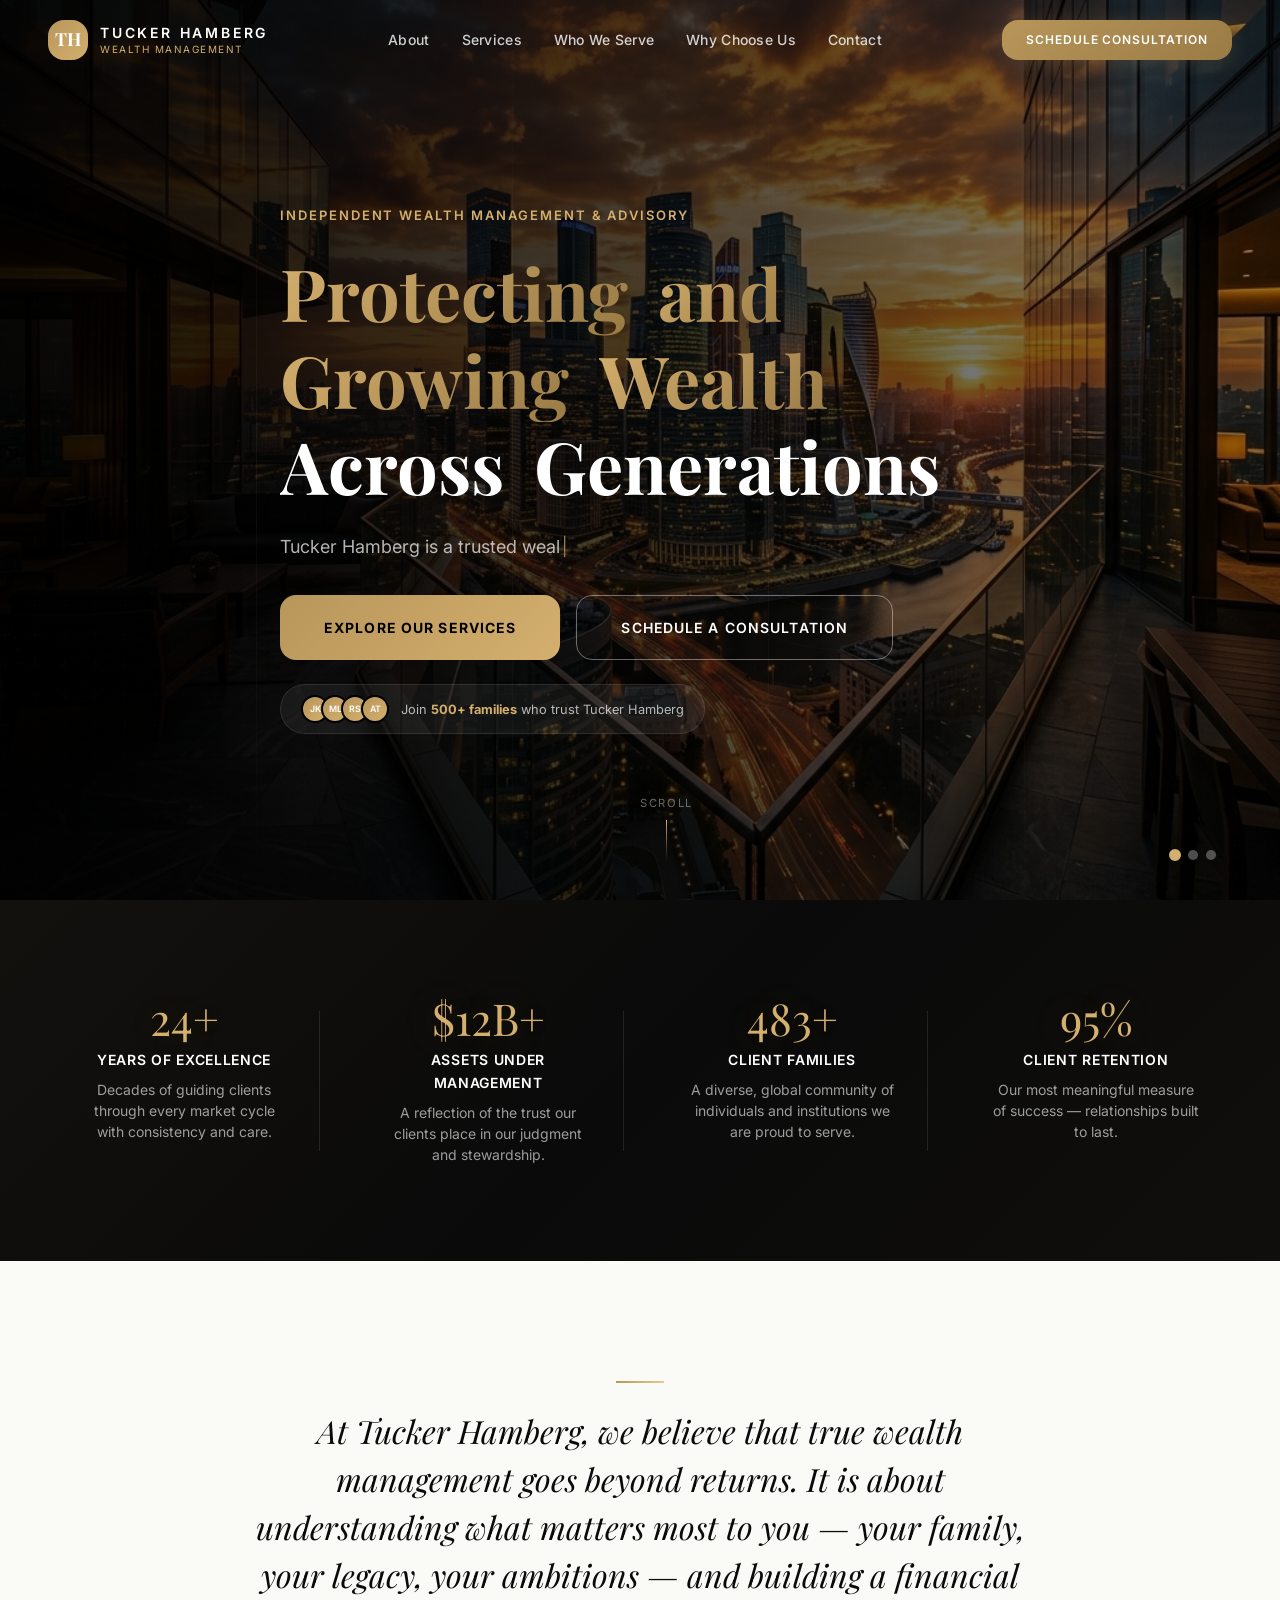
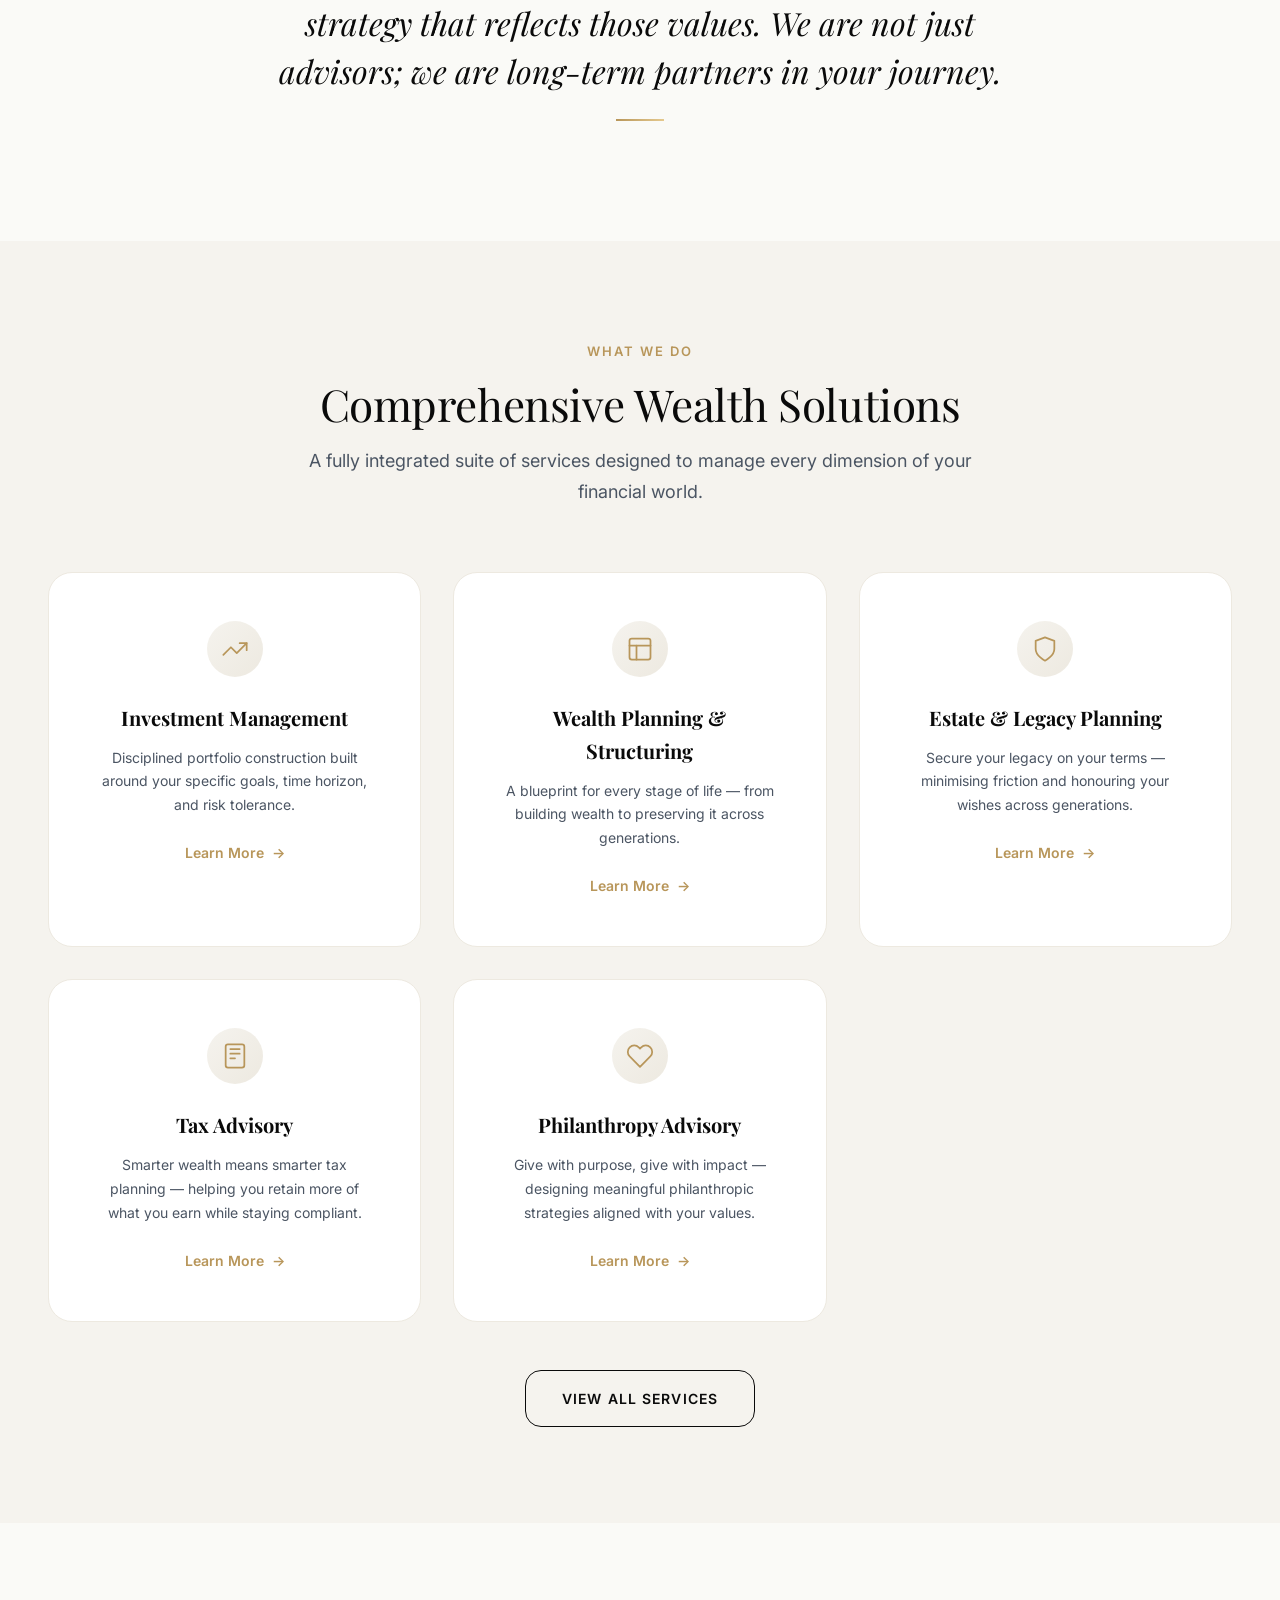
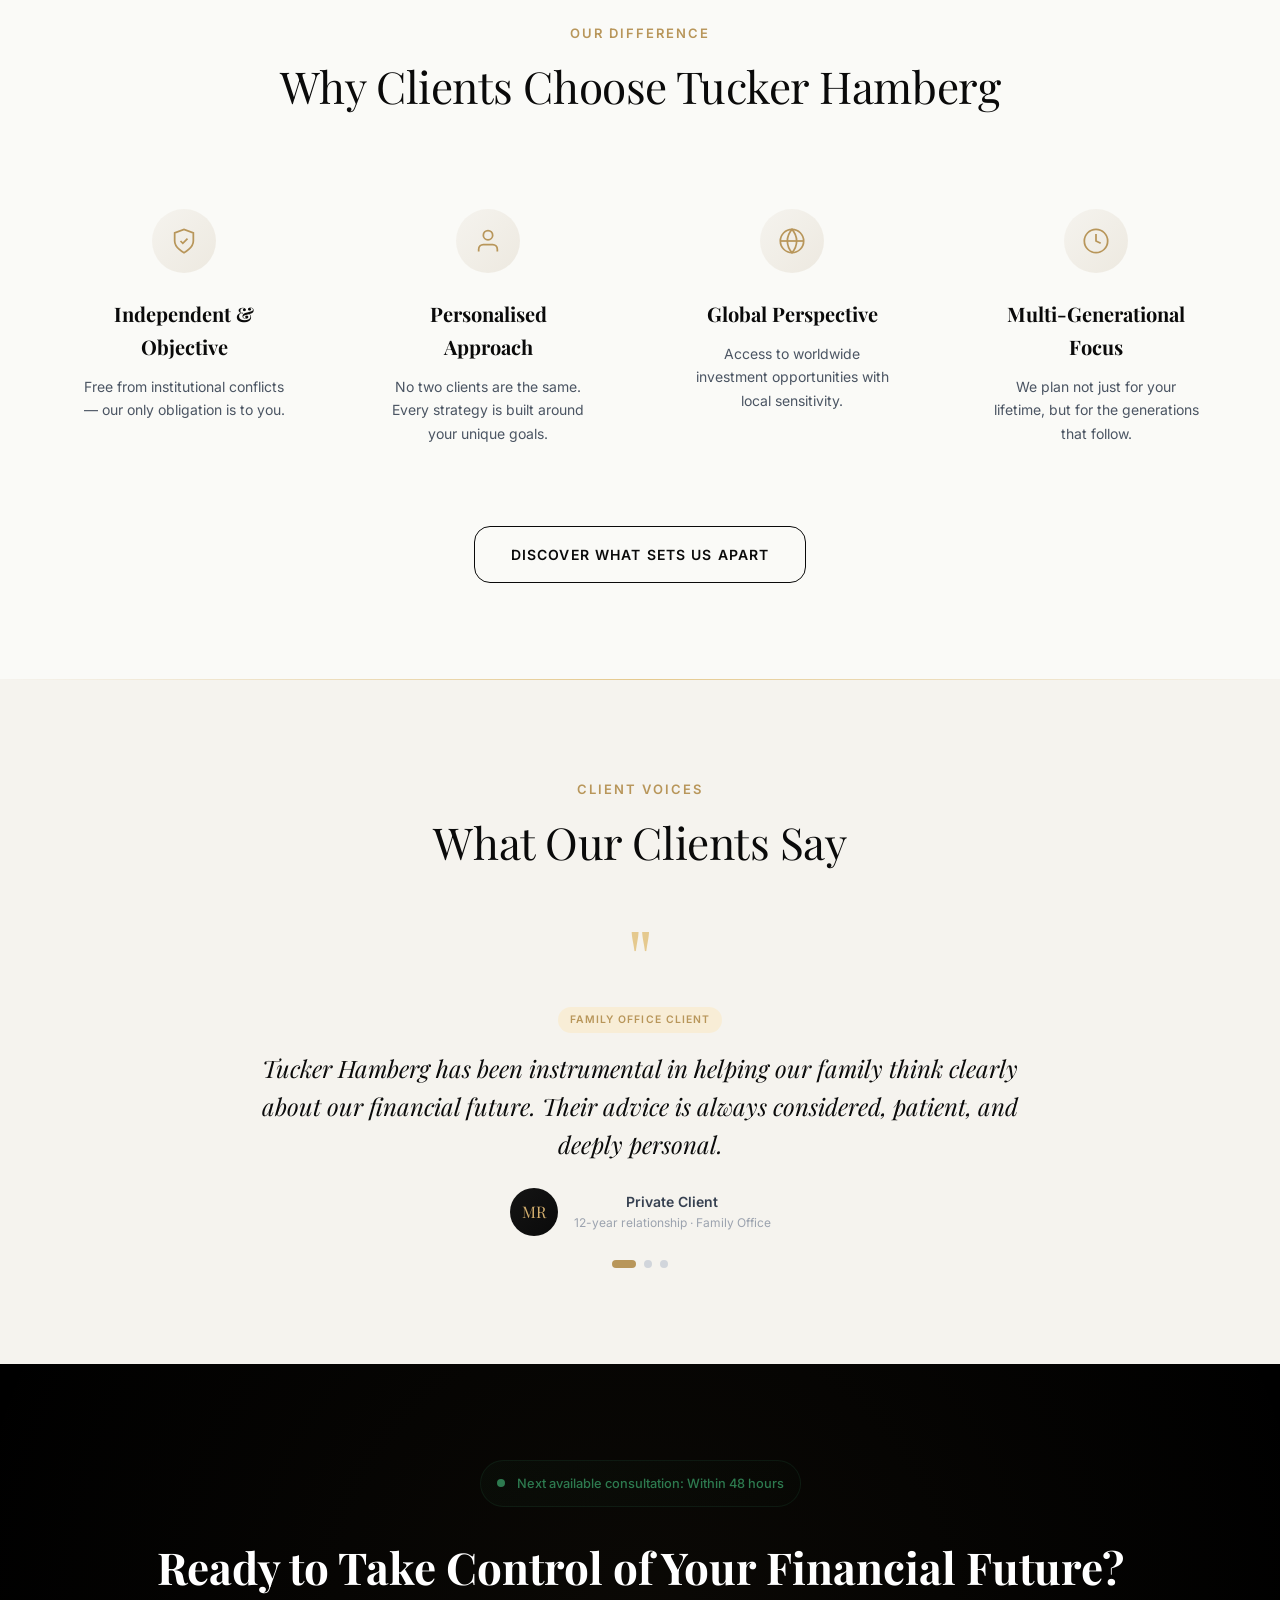
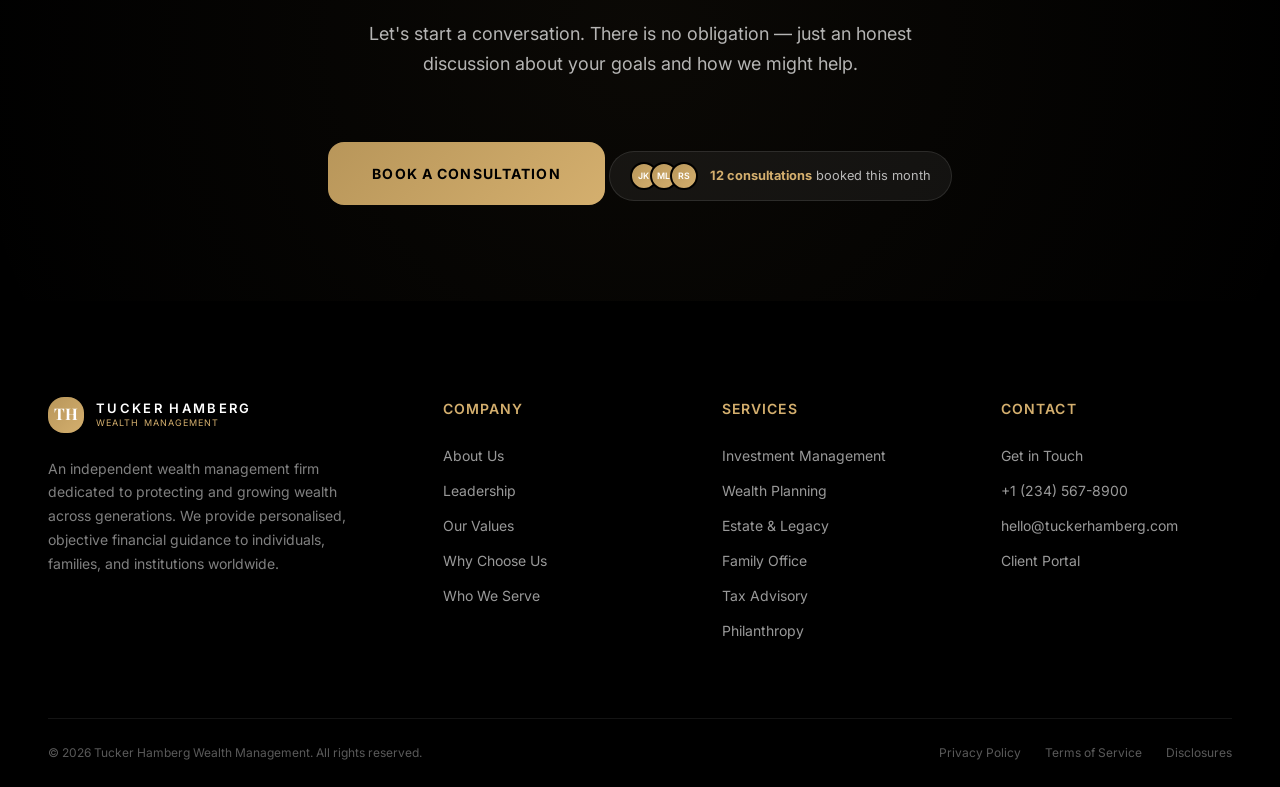
==== commit a2a584b5: "new updae" ====
--- a/index.html
+++ b/index.html
@@ -44,77 +44,39 @@
       height: 100%;
     }
 
-    /* Left side */
+    /* Left top */
     .ornament--left-1 {
-      left: -55px;
+      left: -20px;
       top: 12%;
       width: 200px;
       height: 200px;
-      opacity: 0.9;
-    }
-
-    .ornament--left-2 {
-      left: 15px;
-      top: 48%;
-      width: 130px;
-      height: 130px;
-      opacity: 0.055;
-    }
-
-    .ornament--left-3 {
-      left: -35px;
-      top: 78%;
-      width: 160px;
-      height: 160px;
-      opacity: 1;
-    }
-
-    /* Right side */
-    .ornament--right-1 {
-      right: -45px;
-      top: 18%;
-      width: 180px;
-      height: 180px;
-      opacity: 0.07;
-    }
-
-    .ornament--right-2 {
-      right: 20px;
-      top: 52%;
-      width: 140px;
-      height: 140px;
-      opacity: 0.055;
-    }
-
-    .ornament--right-3 {
-      right: -40px;
-      top: 82%;
-      width: 150px;
-      height: 150px;
-      opacity: 0.06;
+      opacity: 0.13;
+    }
+
+    /* Right bottom */
+    .ornament--right-bottom {
+      right: -10px;
+      bottom: 8%;
+      width: 200px;
+      height: 200px;
+      opacity: 0.13;
     }
 
     @media (max-width: 1200px) {
-      .ornament--left-1 { left: -80px; }
-      .ornament--right-1 { right: -70px; }
-      .ornament--left-3 { left: -60px; }
-      .ornament--right-3 { right: -60px; }
+      .ornament--left-1 { left: -50px; }
+      .ornament--right-bottom { right: -40px; }
     }
 
     @media (max-width: 1024px) {
-      .ornament--left-1, .ornament--left-3,
-      .ornament--right-1, .ornament--right-3 {
-        display: none;
-      }
-      .ornament--left-2 {
-        left: -50px;
-        width: 100px;
-        height: 100px;
-      }
-      .ornament--right-2 {
+      .ornament--left-1 {
+        left: -60px;
+        width: 160px;
+        height: 160px;
+      }
+      .ornament--right-bottom {
         right: -50px;
-        width: 100px;
-        height: 100px;
+        width: 160px;
+        height: 160px;
       }
     }
 
@@ -554,122 +516,64 @@
   <!-- Scroll-Rotating Decorative Compass Elements -->
   <div class="scroll-ornaments" aria-hidden="true">
 
-    <!-- Left: Large compass rose -->
-    <div class="ornament ornament--left-1" data-gear-speed="0.8" data-gear-direction="1">
+    <!-- Left top: Compass rose (kept as-is) -->
+    <div class="ornament ornament--left-1" data-speed="0.8" data-direction="1">
       <svg viewBox="0 0 200 200" xmlns="http://www.w3.org/2000/svg" fill="none">
-        <circle cx="100" cy="100" r="90" stroke="#9CA3AF" stroke-width="0.5"/>
-        <circle cx="100" cy="100" r="70" stroke="#9CA3AF" stroke-width="0.4" stroke-dasharray="4 6"/>
-        <circle cx="100" cy="100" r="50" stroke="#9CA3AF" stroke-width="0.5"/>
-        <circle cx="100" cy="100" r="28" stroke="#9CA3AF" stroke-width="0.3" stroke-dasharray="2 4"/>
-        <line x1="100" y1="5" x2="100" y2="195" stroke="#9CA3AF" stroke-width="0.4"/>
-        <line x1="5" y1="100" x2="195" y2="100" stroke="#9CA3AF" stroke-width="0.4"/>
-        <line x1="27" y1="27" x2="173" y2="173" stroke="#9CA3AF" stroke-width="0.3"/>
-        <line x1="173" y1="27" x2="27" y2="173" stroke="#9CA3AF" stroke-width="0.3"/>
-        <!-- Cardinal points -->
-        <polygon points="100,8 104,30 100,24 96,30" fill="#9CA3AF" opacity="0.5"/>
-        <polygon points="100,192 104,170 100,176 96,170" fill="#9CA3AF" opacity="0.5"/>
-        <polygon points="8,100 30,96 24,100 30,104" fill="#9CA3AF" opacity="0.5"/>
-        <polygon points="192,100 170,96 176,100 170,104" fill="#9CA3AF" opacity="0.5"/>
-        <!-- Tick marks on outer ring -->
-        <line x1="100" y1="10" x2="100" y2="18" stroke="#9CA3AF" stroke-width="0.6"/>
-        <line x1="100" y1="182" x2="100" y2="190" stroke="#9CA3AF" stroke-width="0.6"/>
-        <line x1="10" y1="100" x2="18" y2="100" stroke="#9CA3AF" stroke-width="0.6"/>
-        <line x1="182" y1="100" x2="190" y2="100" stroke="#9CA3AF" stroke-width="0.6"/>
-        <circle cx="100" cy="100" r="4" fill="#9CA3AF" opacity="0.4"/>
+        <circle cx="100" cy="100" r="90" stroke="#4B5563" stroke-width="1.2"/>
+        <circle cx="100" cy="100" r="70" stroke="#4B5563" stroke-width="0.9" stroke-dasharray="4 6"/>
+        <circle cx="100" cy="100" r="50" stroke="#4B5563" stroke-width="1.1"/>
+        <circle cx="100" cy="100" r="28" stroke="#4B5563" stroke-width="0.7" stroke-dasharray="2 4"/>
+        <line x1="100" y1="5" x2="100" y2="195" stroke="#4B5563" stroke-width="0.8"/>
+        <line x1="5" y1="100" x2="195" y2="100" stroke="#4B5563" stroke-width="0.8"/>
+        <line x1="27" y1="27" x2="173" y2="173" stroke="#4B5563" stroke-width="0.6"/>
+        <line x1="173" y1="27" x2="27" y2="173" stroke="#4B5563" stroke-width="0.6"/>
+        <polygon points="100,6 105,32 100,24 95,32" fill="#4B5563" opacity="0.7"/>
+        <polygon points="100,194 105,168 100,176 95,168" fill="#4B5563" opacity="0.7"/>
+        <polygon points="6,100 32,95 24,100 32,105" fill="#4B5563" opacity="0.7"/>
+        <polygon points="194,100 168,95 176,100 168,105" fill="#4B5563" opacity="0.7"/>
+        <line x1="100" y1="10" x2="100" y2="20" stroke="#4B5563" stroke-width="1.2"/>
+        <line x1="100" y1="180" x2="100" y2="190" stroke="#4B5563" stroke-width="1.2"/>
+        <line x1="10" y1="100" x2="20" y2="100" stroke="#4B5563" stroke-width="1.2"/>
+        <line x1="180" y1="100" x2="190" y2="100" stroke="#4B5563" stroke-width="1.2"/>
+        <circle cx="100" cy="100" r="5" fill="#4B5563" opacity="0.6"/>
       </svg>
     </div>
 
-    <!-- Left: Concentric rings -->
-    <div class="ornament ornament--left-2" data-gear-speed="0.5" data-gear-direction="-1">
+    <!-- Right bottom: Starburst / sun-ray pattern -->
+    <div class="ornament ornament--right-bottom" data-speed="0.7" data-direction="-1">
       <svg viewBox="0 0 200 200" xmlns="http://www.w3.org/2000/svg" fill="none">
-        <circle cx="100" cy="100" r="85" stroke="#D1D5DB" stroke-width="0.5" stroke-dasharray="8 4"/>
-        <circle cx="100" cy="100" r="65" stroke="#D1D5DB" stroke-width="0.4"/>
-        <circle cx="100" cy="100" r="45" stroke="#D1D5DB" stroke-width="0.5" stroke-dasharray="3 5"/>
-        <circle cx="100" cy="100" r="25" stroke="#D1D5DB" stroke-width="0.4"/>
-        <!-- Cross lines -->
-        <line x1="100" y1="15" x2="100" y2="185" stroke="#D1D5DB" stroke-width="0.3"/>
-        <line x1="15" y1="100" x2="185" y2="100" stroke="#D1D5DB" stroke-width="0.3"/>
-        <!-- Diagonal ticks -->
-        <line x1="40" y1="40" x2="50" y2="50" stroke="#D1D5DB" stroke-width="0.4"/>
-        <line x1="160" y1="40" x2="150" y2="50" stroke="#D1D5DB" stroke-width="0.4"/>
-        <line x1="40" y1="160" x2="50" y2="150" stroke="#D1D5DB" stroke-width="0.4"/>
-        <line x1="160" y1="160" x2="150" y2="150" stroke="#D1D5DB" stroke-width="0.4"/>
-        <circle cx="100" cy="100" r="3" fill="#D1D5DB" opacity="0.5"/>
-      </svg>
-    </div>
-
-    <!-- Left: Diamond crosshair -->
-    <div class="ornament ornament--left-3" data-gear-speed="0.65" data-gear-direction="1">
-      <svg viewBox="0 0 200 200" xmlns="http://www.w3.org/2000/svg" fill="none">
-        <circle cx="100" cy="100" r="80" stroke="#9CA3AF" stroke-width="0.4"/>
-        <circle cx="100" cy="100" r="55" stroke="#9CA3AF" stroke-width="0.35" stroke-dasharray="6 3"/>
-        <rect x="50" y="50" width="100" height="100" stroke="#9CA3AF" stroke-width="0.35" transform="rotate(45 100 100)"/>
-        <rect x="65" y="65" width="70" height="70" stroke="#9CA3AF" stroke-width="0.3" transform="rotate(45 100 100)"/>
-        <line x1="100" y1="20" x2="100" y2="180" stroke="#9CA3AF" stroke-width="0.3"/>
-        <line x1="20" y1="100" x2="180" y2="100" stroke="#9CA3AF" stroke-width="0.3"/>
-        <circle cx="100" cy="100" r="3" fill="#9CA3AF" opacity="0.35"/>
-      </svg>
-    </div>
-
-    <!-- Right: Large compass rose (mirrored style) -->
-    <div class="ornament ornament--right-1" data-gear-speed="0.7" data-gear-direction="-1">
-      <svg viewBox="0 0 200 200" xmlns="http://www.w3.org/2000/svg" fill="none">
-        <circle cx="100" cy="100" r="88" stroke="#D1D5DB" stroke-width="0.4" stroke-dasharray="2 4"/>
-        <circle cx="100" cy="100" r="72" stroke="#D1D5DB" stroke-width="0.5"/>
-        <circle cx="100" cy="100" r="52" stroke="#D1D5DB" stroke-width="0.4" stroke-dasharray="6 4"/>
-        <circle cx="100" cy="100" r="32" stroke="#D1D5DB" stroke-width="0.3"/>
-        <!-- 8-point star lines -->
-        <line x1="100" y1="8" x2="100" y2="192" stroke="#D1D5DB" stroke-width="0.35"/>
-        <line x1="8" y1="100" x2="192" y2="100" stroke="#D1D5DB" stroke-width="0.35"/>
-        <line x1="25" y1="25" x2="175" y2="175" stroke="#D1D5DB" stroke-width="0.25"/>
-        <line x1="175" y1="25" x2="25" y2="175" stroke="#D1D5DB" stroke-width="0.25"/>
-        <!-- Arrowheads -->
-        <polygon points="100,10 103,26 100,20 97,26" fill="#D1D5DB" opacity="0.45"/>
-        <polygon points="190,100 174,97 180,100 174,103" fill="#D1D5DB" opacity="0.45"/>
-        <polygon points="100,190 103,174 100,180 97,174" fill="#D1D5DB" opacity="0.45"/>
-        <polygon points="10,100 26,97 20,100 26,103" fill="#D1D5DB" opacity="0.45"/>
-        <!-- Minor tick marks -->
-        <line x1="144" y1="10" x2="140" y2="18" stroke="#D1D5DB" stroke-width="0.3"/>
-        <line x1="56" y1="10" x2="60" y2="18" stroke="#D1D5DB" stroke-width="0.3"/>
-        <line x1="190" y1="56" x2="182" y2="60" stroke="#D1D5DB" stroke-width="0.3"/>
-        <line x1="190" y1="144" x2="182" y2="140" stroke="#D1D5DB" stroke-width="0.3"/>
-        <circle cx="100" cy="100" r="4" fill="#D1D5DB" opacity="0.35"/>
-      </svg>
-    </div>
-
-    <!-- Right: Orbital rings -->
-    <div class="ornament ornament--right-2" data-gear-speed="0.55" data-gear-direction="1">
-      <svg viewBox="0 0 200 200" xmlns="http://www.w3.org/2000/svg" fill="none">
-        <circle cx="100" cy="100" r="82" stroke="#9CA3AF" stroke-width="0.5"/>
-        <circle cx="100" cy="100" r="60" stroke="#9CA3AF" stroke-width="0.35" stroke-dasharray="5 5"/>
-        <circle cx="100" cy="100" r="40" stroke="#9CA3AF" stroke-width="0.45"/>
-        <circle cx="100" cy="100" r="20" stroke="#9CA3AF" stroke-width="0.3" stroke-dasharray="2 3"/>
-        <!-- Radial lines -->
-        <line x1="100" y1="18" x2="100" y2="180" stroke="#9CA3AF" stroke-width="0.3"/>
-        <line x1="18" y1="100" x2="182" y2="100" stroke="#9CA3AF" stroke-width="0.3"/>
-        <!-- Small dots at intersections -->
-        <circle cx="100" cy="18" r="2" fill="#9CA3AF" opacity="0.5"/>
-        <circle cx="100" cy="182" r="2" fill="#9CA3AF" opacity="0.5"/>
-        <circle cx="18" cy="100" r="2" fill="#9CA3AF" opacity="0.5"/>
-        <circle cx="182" cy="100" r="2" fill="#9CA3AF" opacity="0.5"/>
-        <circle cx="100" cy="100" r="3" fill="#9CA3AF" opacity="0.4"/>
-      </svg>
-    </div>
-
-    <!-- Right: Geometric frame -->
-    <div class="ornament ornament--right-3" data-gear-speed="0.9" data-gear-direction="-1">
-      <svg viewBox="0 0 200 200" xmlns="http://www.w3.org/2000/svg" fill="none">
-        <circle cx="100" cy="100" r="85" stroke="#D1D5DB" stroke-width="0.45"/>
-        <circle cx="100" cy="100" r="60" stroke="#D1D5DB" stroke-width="0.35"/>
-        <rect x="45" y="45" width="110" height="110" stroke="#D1D5DB" stroke-width="0.3" transform="rotate(45 100 100)"/>
-        <!-- Cross with serif ends -->
-        <line x1="100" y1="15" x2="100" y2="185" stroke="#D1D5DB" stroke-width="0.3"/>
-        <line x1="15" y1="100" x2="185" y2="100" stroke="#D1D5DB" stroke-width="0.3"/>
-        <line x1="95" y1="15" x2="105" y2="15" stroke="#D1D5DB" stroke-width="0.4"/>
-        <line x1="95" y1="185" x2="105" y2="185" stroke="#D1D5DB" stroke-width="0.4"/>
-        <line x1="15" y1="95" x2="15" y2="105" stroke="#D1D5DB" stroke-width="0.4"/>
-        <line x1="185" y1="95" x2="185" y2="105" stroke="#D1D5DB" stroke-width="0.4"/>
-        <circle cx="100" cy="100" r="3" fill="#D1D5DB" opacity="0.4"/>
+        <!-- Outer ring -->
+        <circle cx="100" cy="100" r="90" stroke="#4B5563" stroke-width="1"/>
+        <!-- Middle dashed ring -->
+        <circle cx="100" cy="100" r="65" stroke="#4B5563" stroke-width="0.8" stroke-dasharray="3 4"/>
+        <!-- Inner ring -->
+        <circle cx="100" cy="100" r="38" stroke="#4B5563" stroke-width="1"/>
+        <!-- 12 radial sun rays -->
+        <line x1="100" y1="10" x2="100" y2="62" stroke="#4B5563" stroke-width="0.9"/>
+        <line x1="100" y1="138" x2="100" y2="190" stroke="#4B5563" stroke-width="0.9"/>
+        <line x1="10" y1="100" x2="62" y2="100" stroke="#4B5563" stroke-width="0.9"/>
+        <line x1="138" y1="100" x2="190" y2="100" stroke="#4B5563" stroke-width="0.9"/>
+        <line x1="36" y1="36" x2="72" y2="72" stroke="#4B5563" stroke-width="0.7"/>
+        <line x1="128" y1="128" x2="164" y2="164" stroke="#4B5563" stroke-width="0.7"/>
+        <line x1="164" y1="36" x2="128" y2="72" stroke="#4B5563" stroke-width="0.7"/>
+        <line x1="72" y1="128" x2="36" y2="164" stroke="#4B5563" stroke-width="0.7"/>
+        <!-- Extra intermediate rays -->
+        <line x1="67" y1="18" x2="80" y2="62" stroke="#4B5563" stroke-width="0.5"/>
+        <line x1="133" y1="18" x2="120" y2="62" stroke="#4B5563" stroke-width="0.5"/>
+        <line x1="18" y1="67" x2="62" y2="80" stroke="#4B5563" stroke-width="0.5"/>
+        <line x1="18" y1="133" x2="62" y2="120" stroke="#4B5563" stroke-width="0.5"/>
+        <line x1="182" y1="67" x2="138" y2="80" stroke="#4B5563" stroke-width="0.5"/>
+        <line x1="182" y1="133" x2="138" y2="120" stroke="#4B5563" stroke-width="0.5"/>
+        <line x1="67" y1="182" x2="80" y2="138" stroke="#4B5563" stroke-width="0.5"/>
+        <line x1="133" y1="182" x2="120" y2="138" stroke="#4B5563" stroke-width="0.5"/>
+        <!-- Small dots at cardinal tips -->
+        <circle cx="100" cy="10" r="2.5" fill="#4B5563" opacity="0.6"/>
+        <circle cx="100" cy="190" r="2.5" fill="#4B5563" opacity="0.6"/>
+        <circle cx="10" cy="100" r="2.5" fill="#4B5563" opacity="0.6"/>
+        <circle cx="190" cy="100" r="2.5" fill="#4B5563" opacity="0.6"/>
+        <!-- Center dot -->
+        <circle cx="100" cy="100" r="5" fill="#4B5563" opacity="0.6"/>
+        <circle cx="100" cy="100" r="2" fill="#4B5563" opacity="0.9"/>
       </svg>
     </div>
 
@@ -1532,8 +1436,8 @@
       function updateOrnaments() {
         const scrollY = window.scrollY;
         ornaments.forEach(el => {
-          const speed = parseFloat(el.dataset.gearSpeed) || 1;
-          const direction = parseInt(el.dataset.gearDirection) || 1;
+          const speed = parseFloat(el.dataset.speed) || 1;
+          const direction = parseInt(el.dataset.direction) || 1;
           const rotation = scrollY * speed * direction * 0.12;
           el.style.transform = `rotate(${rotation}deg)`;
         });
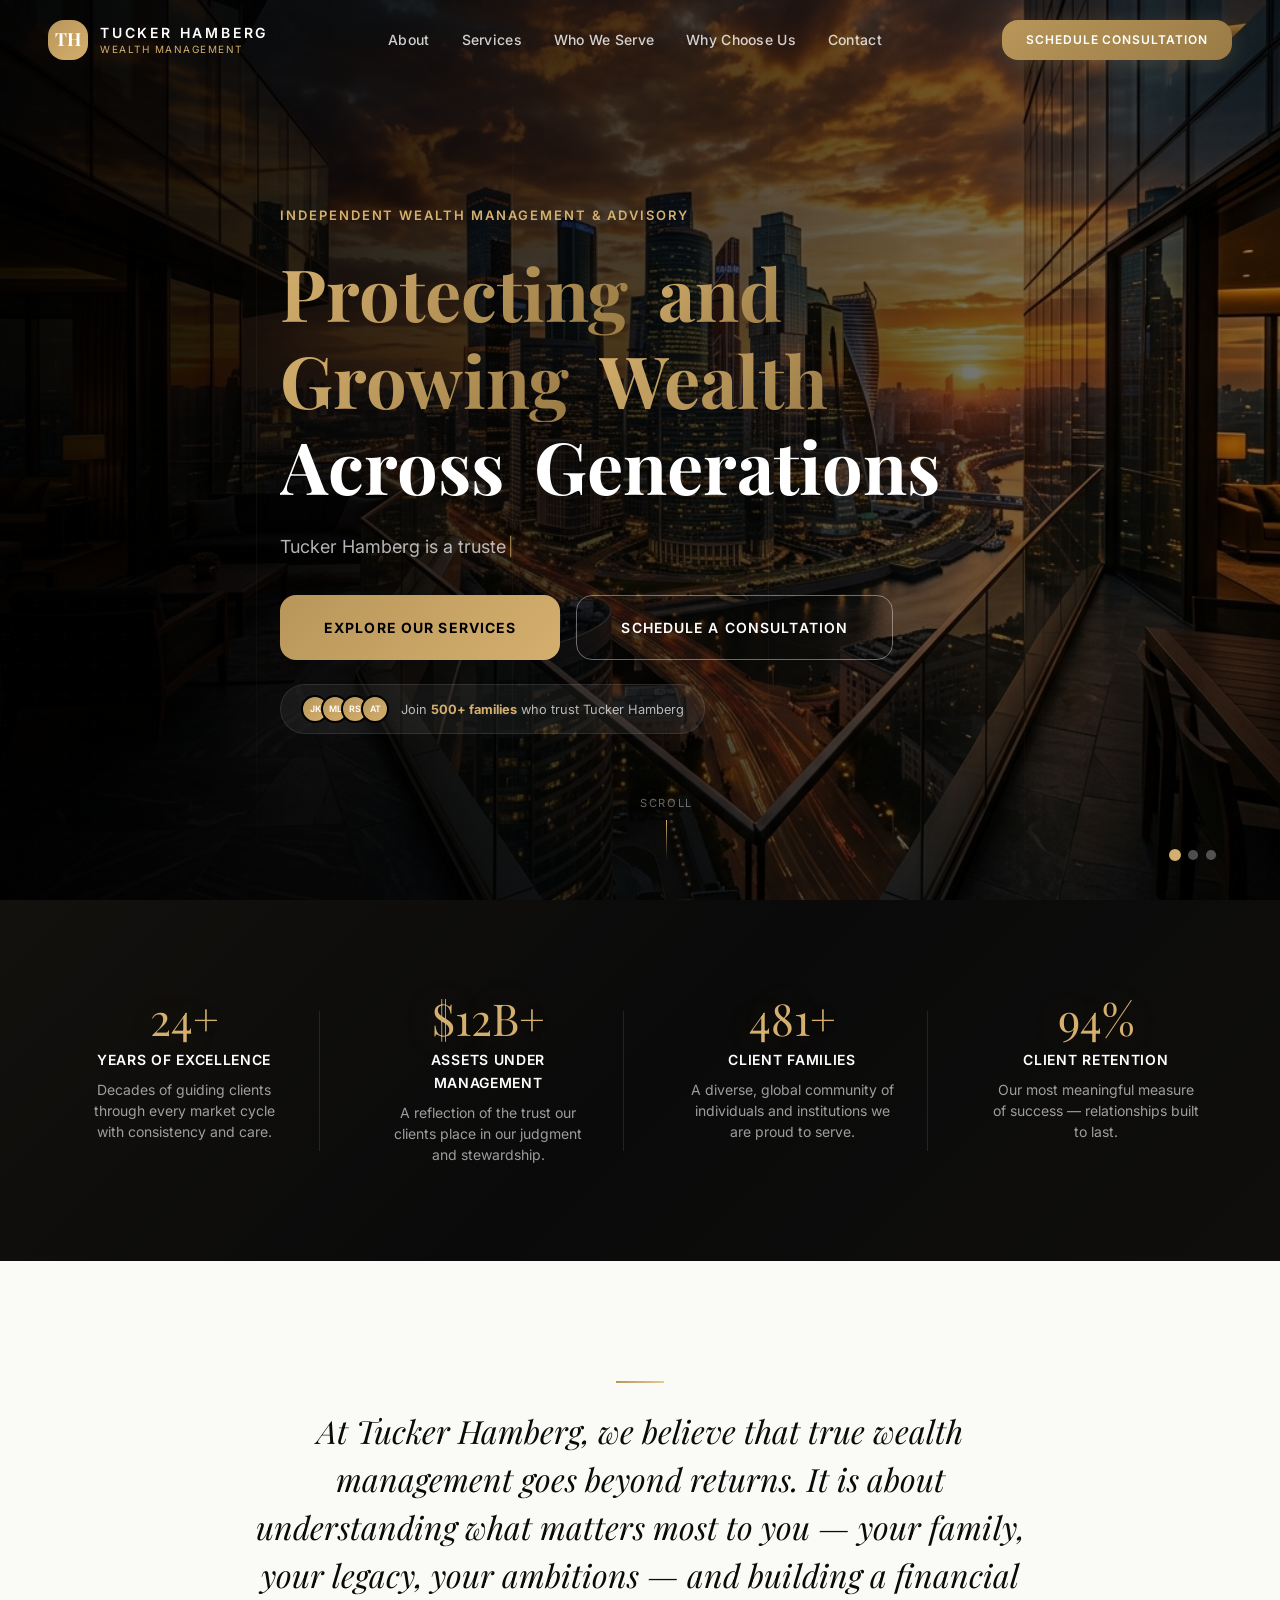
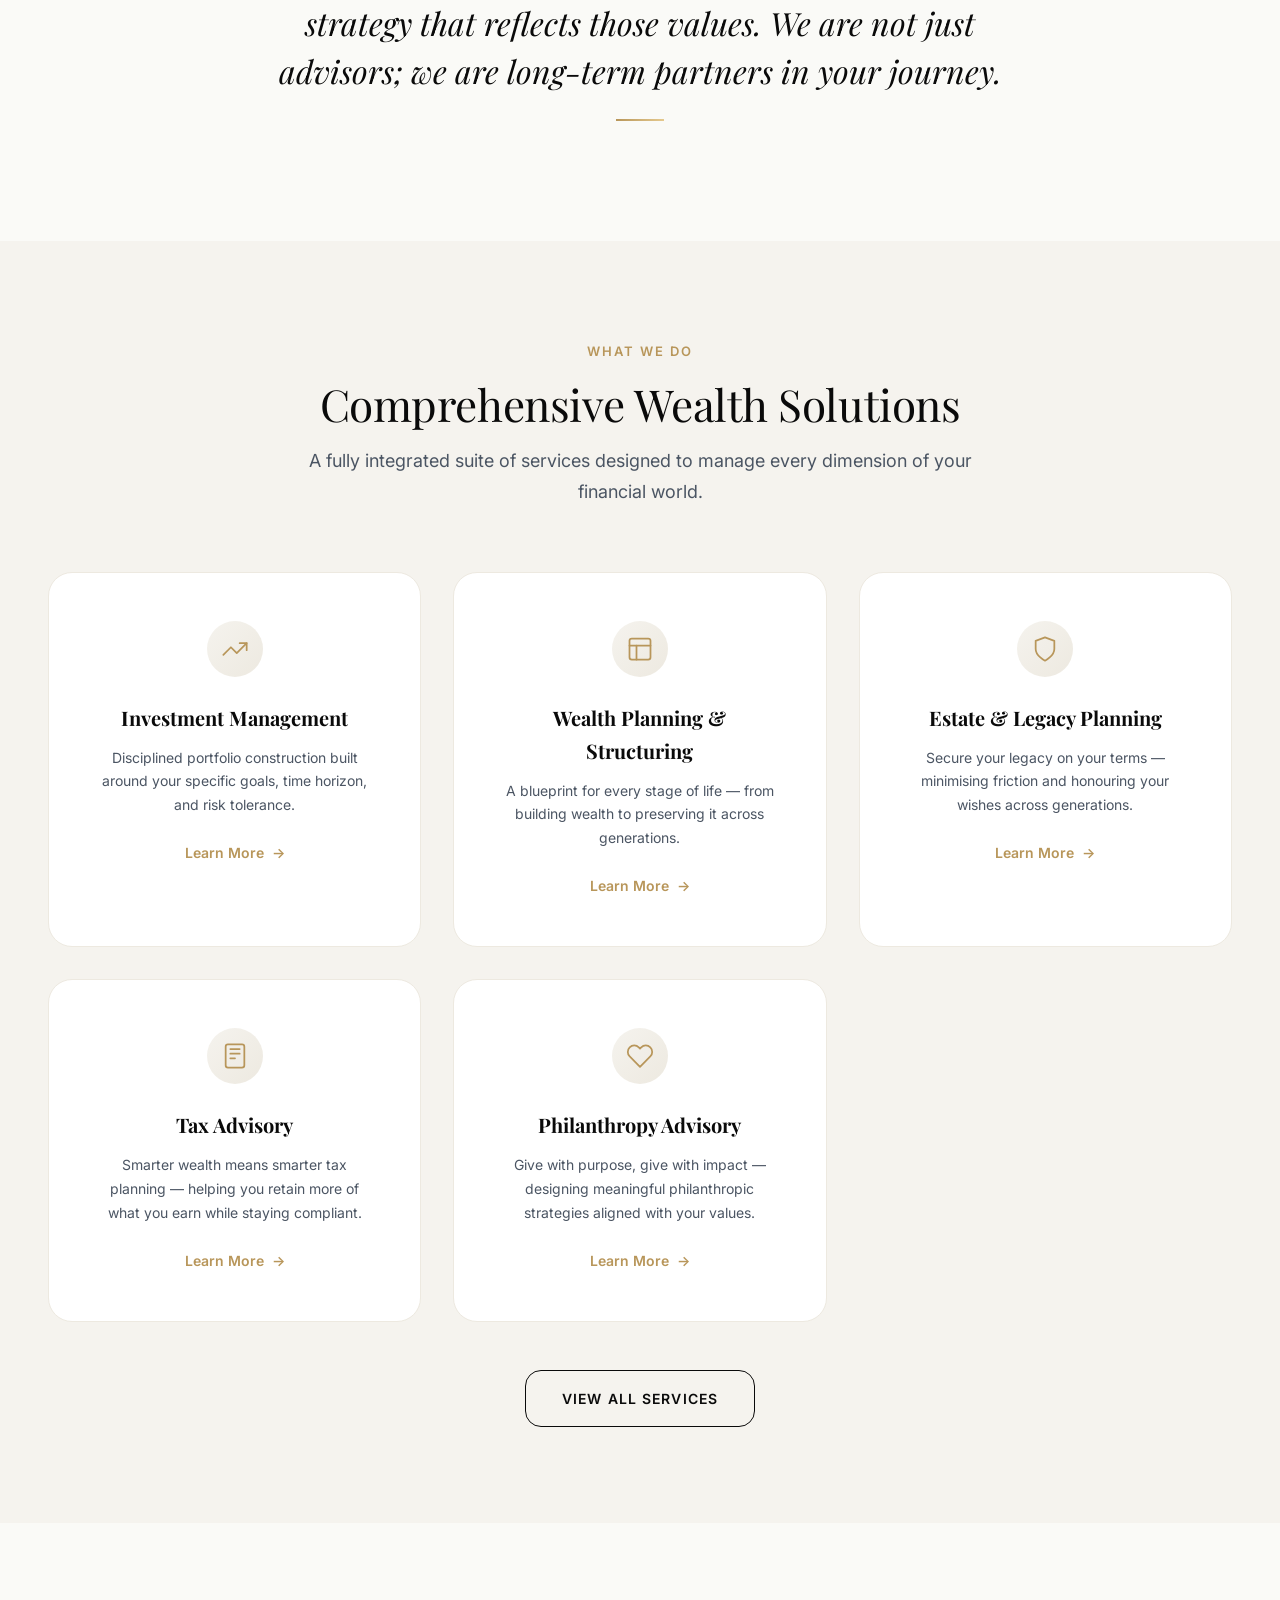
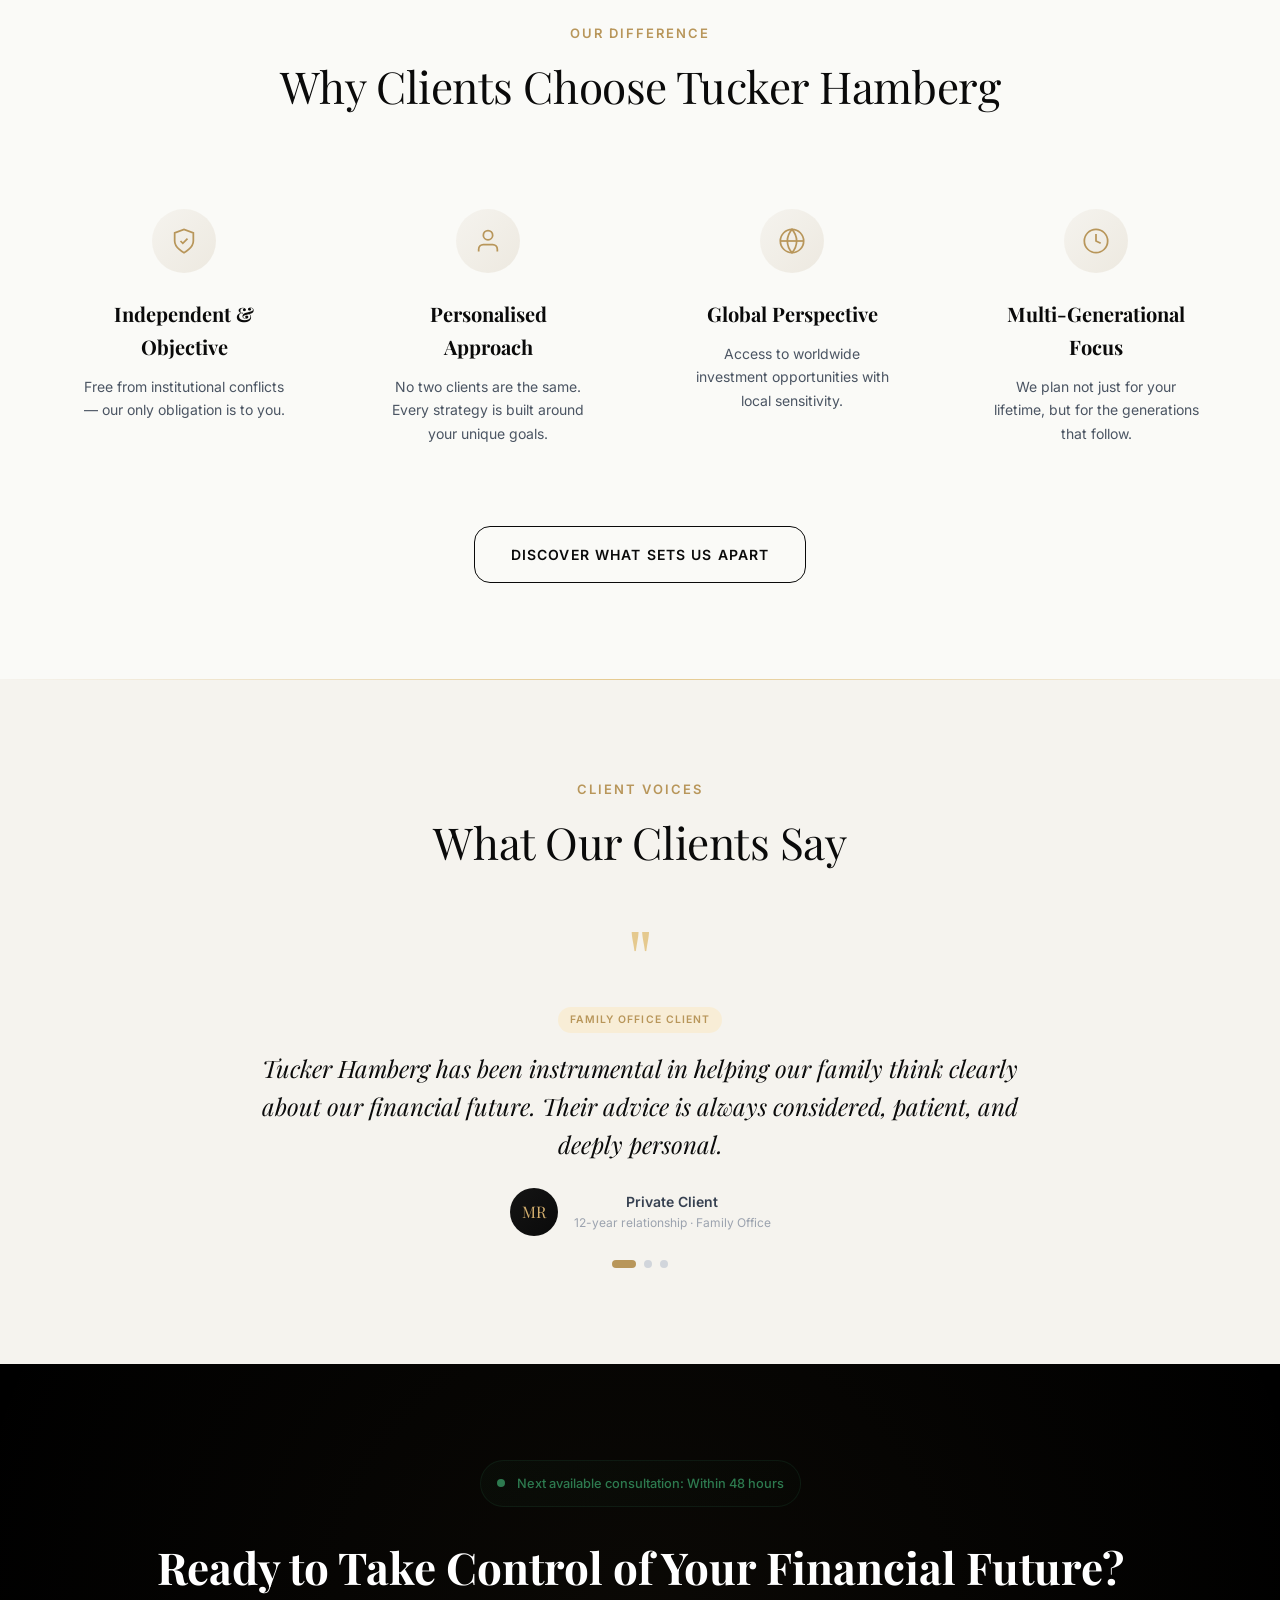
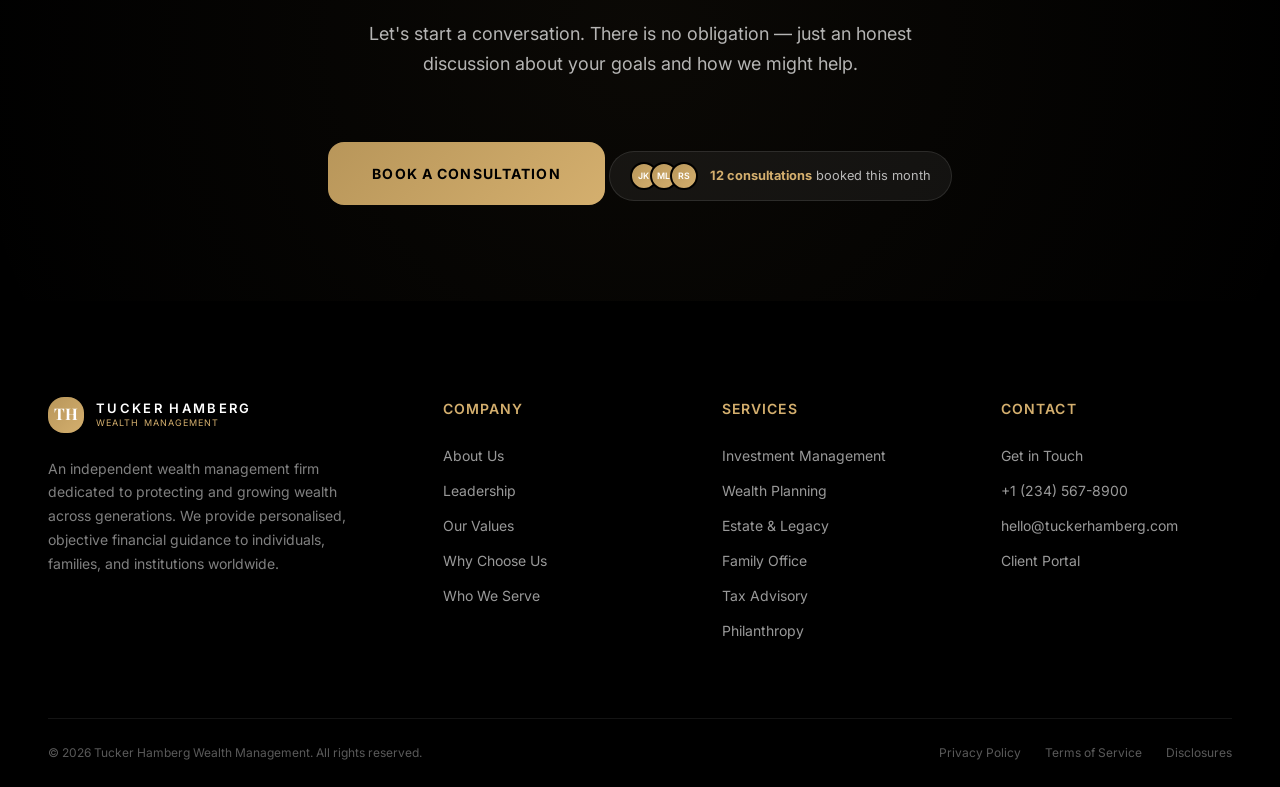
==== commit 018c6ea4: "scroll to move" ====
--- a/index.html
+++ b/index.html
@@ -50,7 +50,7 @@
       top: 12%;
       width: 200px;
       height: 200px;
-      opacity: 0.13;
+      opacity: 0.18;
     }
 
     /* Right bottom */
@@ -59,7 +59,7 @@
       bottom: 8%;
       width: 200px;
       height: 200px;
-      opacity: 0.13;
+      opacity: 0.18;
     }
 
     @media (max-width: 1200px) {
@@ -539,41 +539,66 @@
       </svg>
     </div>
 
-    <!-- Right bottom: Starburst / sun-ray pattern -->
+    <!-- Right bottom: Armillary sphere / Celestial globe (navigational & global alignment theme) -->
     <div class="ornament ornament--right-bottom" data-speed="0.7" data-direction="-1">
       <svg viewBox="0 0 200 200" xmlns="http://www.w3.org/2000/svg" fill="none">
-        <!-- Outer ring -->
-        <circle cx="100" cy="100" r="90" stroke="#4B5563" stroke-width="1"/>
-        <!-- Middle dashed ring -->
-        <circle cx="100" cy="100" r="65" stroke="#4B5563" stroke-width="0.8" stroke-dasharray="3 4"/>
-        <!-- Inner ring -->
-        <circle cx="100" cy="100" r="38" stroke="#4B5563" stroke-width="1"/>
-        <!-- 12 radial sun rays -->
-        <line x1="100" y1="10" x2="100" y2="62" stroke="#4B5563" stroke-width="0.9"/>
-        <line x1="100" y1="138" x2="100" y2="190" stroke="#4B5563" stroke-width="0.9"/>
-        <line x1="10" y1="100" x2="62" y2="100" stroke="#4B5563" stroke-width="0.9"/>
-        <line x1="138" y1="100" x2="190" y2="100" stroke="#4B5563" stroke-width="0.9"/>
-        <line x1="36" y1="36" x2="72" y2="72" stroke="#4B5563" stroke-width="0.7"/>
-        <line x1="128" y1="128" x2="164" y2="164" stroke="#4B5563" stroke-width="0.7"/>
-        <line x1="164" y1="36" x2="128" y2="72" stroke="#4B5563" stroke-width="0.7"/>
-        <line x1="72" y1="128" x2="36" y2="164" stroke="#4B5563" stroke-width="0.7"/>
-        <!-- Extra intermediate rays -->
-        <line x1="67" y1="18" x2="80" y2="62" stroke="#4B5563" stroke-width="0.5"/>
-        <line x1="133" y1="18" x2="120" y2="62" stroke="#4B5563" stroke-width="0.5"/>
-        <line x1="18" y1="67" x2="62" y2="80" stroke="#4B5563" stroke-width="0.5"/>
-        <line x1="18" y1="133" x2="62" y2="120" stroke="#4B5563" stroke-width="0.5"/>
-        <line x1="182" y1="67" x2="138" y2="80" stroke="#4B5563" stroke-width="0.5"/>
-        <line x1="182" y1="133" x2="138" y2="120" stroke="#4B5563" stroke-width="0.5"/>
-        <line x1="67" y1="182" x2="80" y2="138" stroke="#4B5563" stroke-width="0.5"/>
-        <line x1="133" y1="182" x2="120" y2="138" stroke="#4B5563" stroke-width="0.5"/>
-        <!-- Small dots at cardinal tips -->
-        <circle cx="100" cy="10" r="2.5" fill="#4B5563" opacity="0.6"/>
-        <circle cx="100" cy="190" r="2.5" fill="#4B5563" opacity="0.6"/>
-        <circle cx="10" cy="100" r="2.5" fill="#4B5563" opacity="0.6"/>
-        <circle cx="190" cy="100" r="2.5" fill="#4B5563" opacity="0.6"/>
-        <!-- Center dot -->
-        <circle cx="100" cy="100" r="5" fill="#4B5563" opacity="0.6"/>
-        <circle cx="100" cy="100" r="2" fill="#4B5563" opacity="0.9"/>
+        <!-- Outer coordinate ring -->
+        <circle cx="100" cy="100" r="90" stroke="#4B5563" stroke-width="1.2"/>
+        <!-- Degree ticks on outer ring -->
+        <line x1="100" y1="10" x2="100" y2="16" stroke="#4B5563" stroke-width="1"/>
+        <line x1="100" y1="184" x2="100" y2="190" stroke="#4B5563" stroke-width="1"/>
+        <line x1="184" y1="100" x2="190" y2="100" stroke="#4B5563" stroke-width="1"/>
+        <line x1="10" y1="100" x2="16" y2="100" stroke="#4B5563" stroke-width="1"/>
+        <!-- 30/60 degree ticks -->
+        <line x1="145" y1="22" x2="142" y2="27" stroke="#4B5563" stroke-width="0.8"/>
+        <line x1="178" y1="55" x2="173" y2="58" stroke="#4B5563" stroke-width="0.8"/>
+        <line x1="178" y1="145" x2="173" y2="142" stroke="#4B5563" stroke-width="0.8"/>
+        <line x1="145" y1="178" x2="142" y2="173" stroke="#4B5563" stroke-width="0.8"/>
+        <line x1="55" y1="178" x2="58" y2="173" stroke="#4B5563" stroke-width="0.8"/>
+        <line x1="22" y1="145" x2="27" y2="142" stroke="#4B5563" stroke-width="0.8"/>
+        <line x1="22" y1="55" x2="27" y2="58" stroke="#4B5563" stroke-width="0.8"/>
+        <line x1="55" y1="22" x2="58" y2="27" stroke="#4B5563" stroke-width="0.8"/>
+
+        <!-- Astrolabe/Armillary rings -->
+        <ellipse cx="100" cy="100" rx="90" ry="22" stroke="#4B5563" stroke-width="1"/>
+        <ellipse cx="100" cy="75" rx="78" ry="15" stroke="#4B5563" stroke-width="0.6" stroke-dasharray="3 3"/>
+        <ellipse cx="100" cy="125" rx="78" ry="15" stroke="#4B5563" stroke-width="0.6" stroke-dasharray="3 3"/>
+
+        <!-- Meridian ring -->
+        <ellipse cx="100" cy="100" rx="30" ry="90" stroke="#4B5563" stroke-width="1"/>
+
+        <!-- Ecliptic band (angled wide band / ellipse representing astronomical path) -->
+        <g transform="rotate(-23.5 100 100)">
+          <ellipse cx="100" cy="100" rx="90" ry="32" stroke="#4B5563" stroke-width="1.2"/>
+          <ellipse cx="100" cy="100" rx="82" ry="29" stroke="#4B5563" stroke-width="0.8"/>
+          <!-- Intermediate ticks inside ecliptic band -->
+          <line x1="100" y1="68" x2="100" y2="71" stroke="#4B5563" stroke-width="0.8"/>
+          <line x1="100" y1="129" x2="100" y2="132" stroke="#4B5563" stroke-width="0.8"/>
+          <line x1="18" y1="100" x2="21" y2="100" stroke="#4B5563" stroke-width="0.8"/>
+          <line x1="179" y1="100" x2="182" y2="100" stroke="#4B5563" stroke-width="0.8"/>
+          <!-- Star details on ecliptic path -->
+          <circle cx="50" cy="85" r="1.5" fill="#4B5563" opacity="0.8"/>
+          <circle cx="150" cy="115" r="1.5" fill="#4B5563" opacity="0.8"/>
+          <circle cx="70" cy="76" r="1.2" fill="#4B5563" opacity="0.8"/>
+          <circle cx="130" cy="124" r="1.2" fill="#4B5563" opacity="0.8"/>
+        </g>
+
+        <!-- Polar Axis -->
+        <g transform="rotate(45 100 100)">
+          <line x1="100" y1="2" x2="100" y2="198" stroke="#4B5563" stroke-width="1.5"/>
+          <polygon points="100,2 104,18 100,13 96,18" fill="#4B5563" opacity="0.8"/>
+          <circle cx="100" cy="198" r="3" fill="#4B5563" opacity="0.8"/>
+        </g>
+
+        <!-- Central Earth Globe (Wireframe) -->
+        <circle cx="100" cy="100" r="22" stroke="#4B5563" stroke-width="1"/>
+        <line x1="78" y1="100" x2="122" y2="100" stroke="#4B5563" stroke-width="0.8"/>
+        <ellipse cx="100" cy="100" rx="22" ry="8" stroke="#4B5563" stroke-width="0.6" stroke-dasharray="2 2"/>
+        <line x1="100" y1="78" x2="100" y2="122" stroke="#4B5563" stroke-width="0.8"/>
+        <ellipse cx="100" cy="100" rx="8" ry="22" stroke="#4B5563" stroke-width="0.6"/>
+
+        <!-- Center pivot pin -->
+        <circle cx="100" cy="100" r="3.5" fill="#4B5563" opacity="0.9"/>
       </svg>
     </div>
 
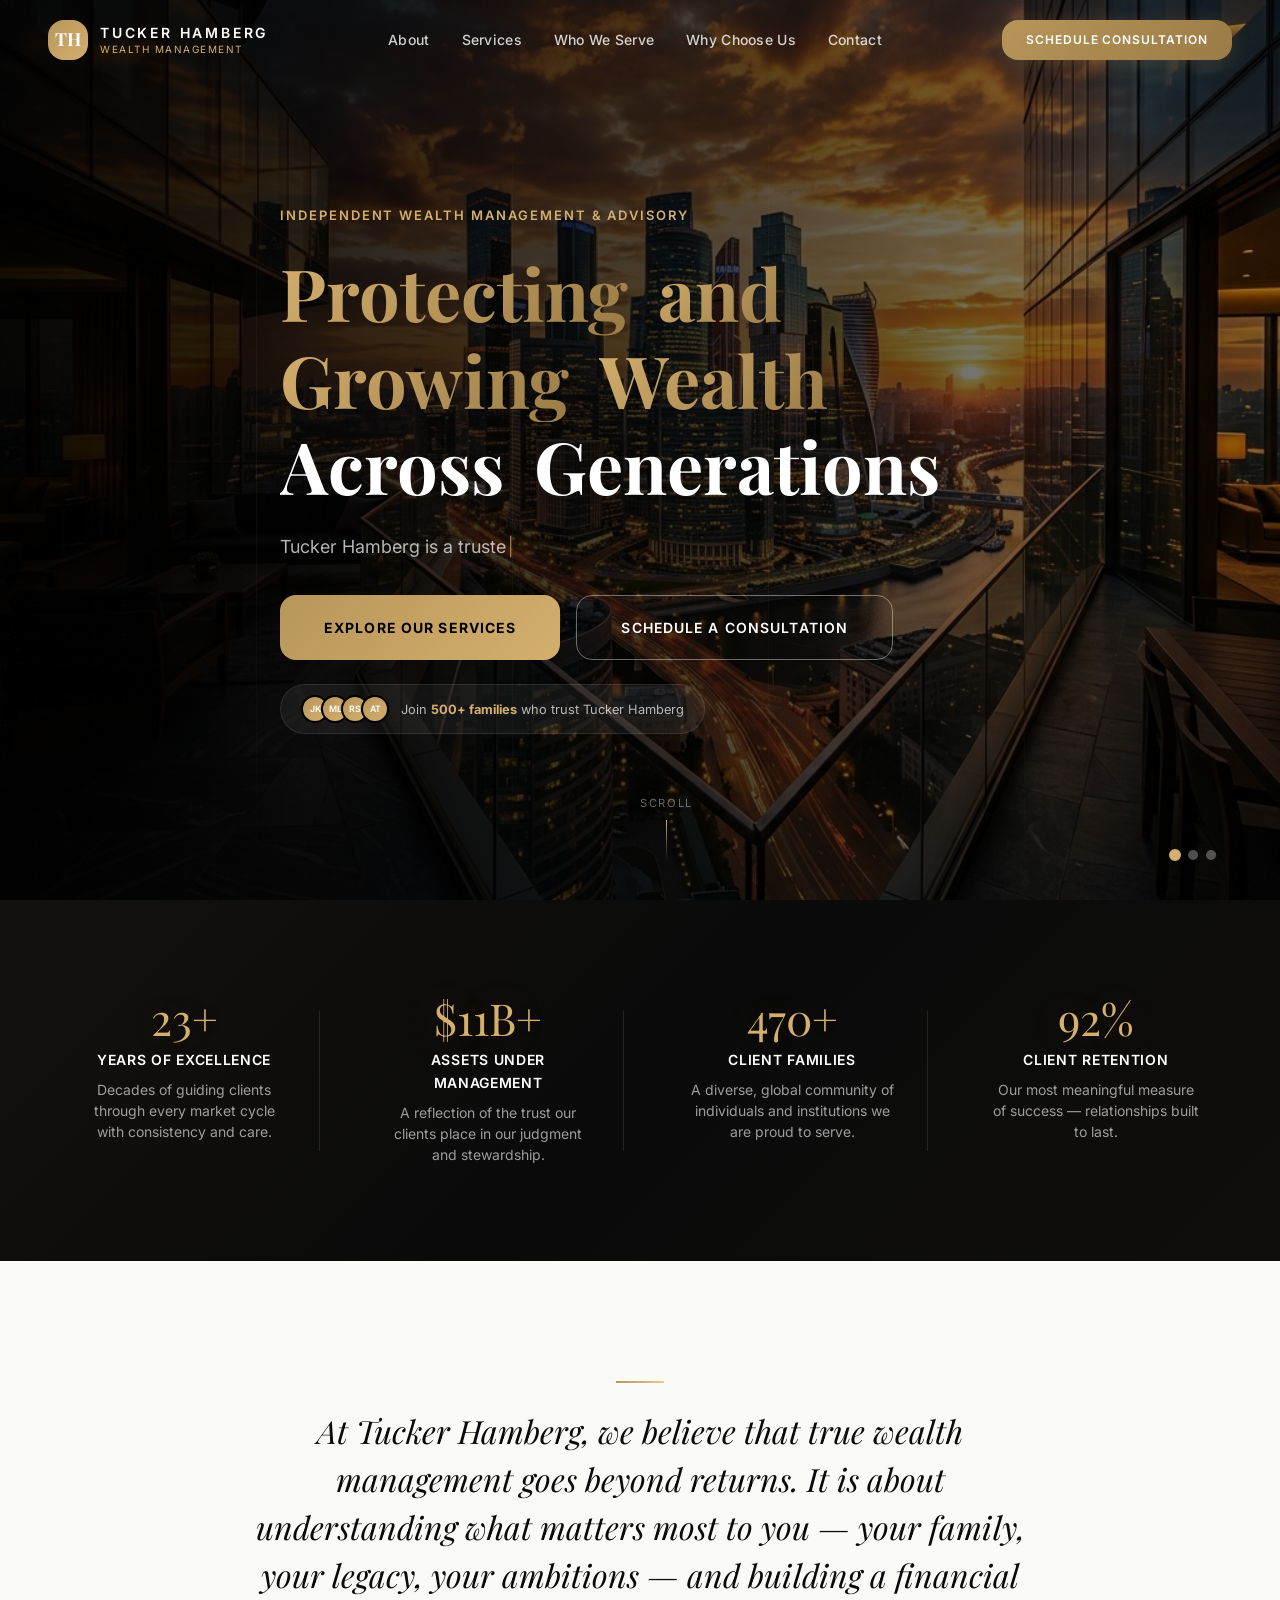
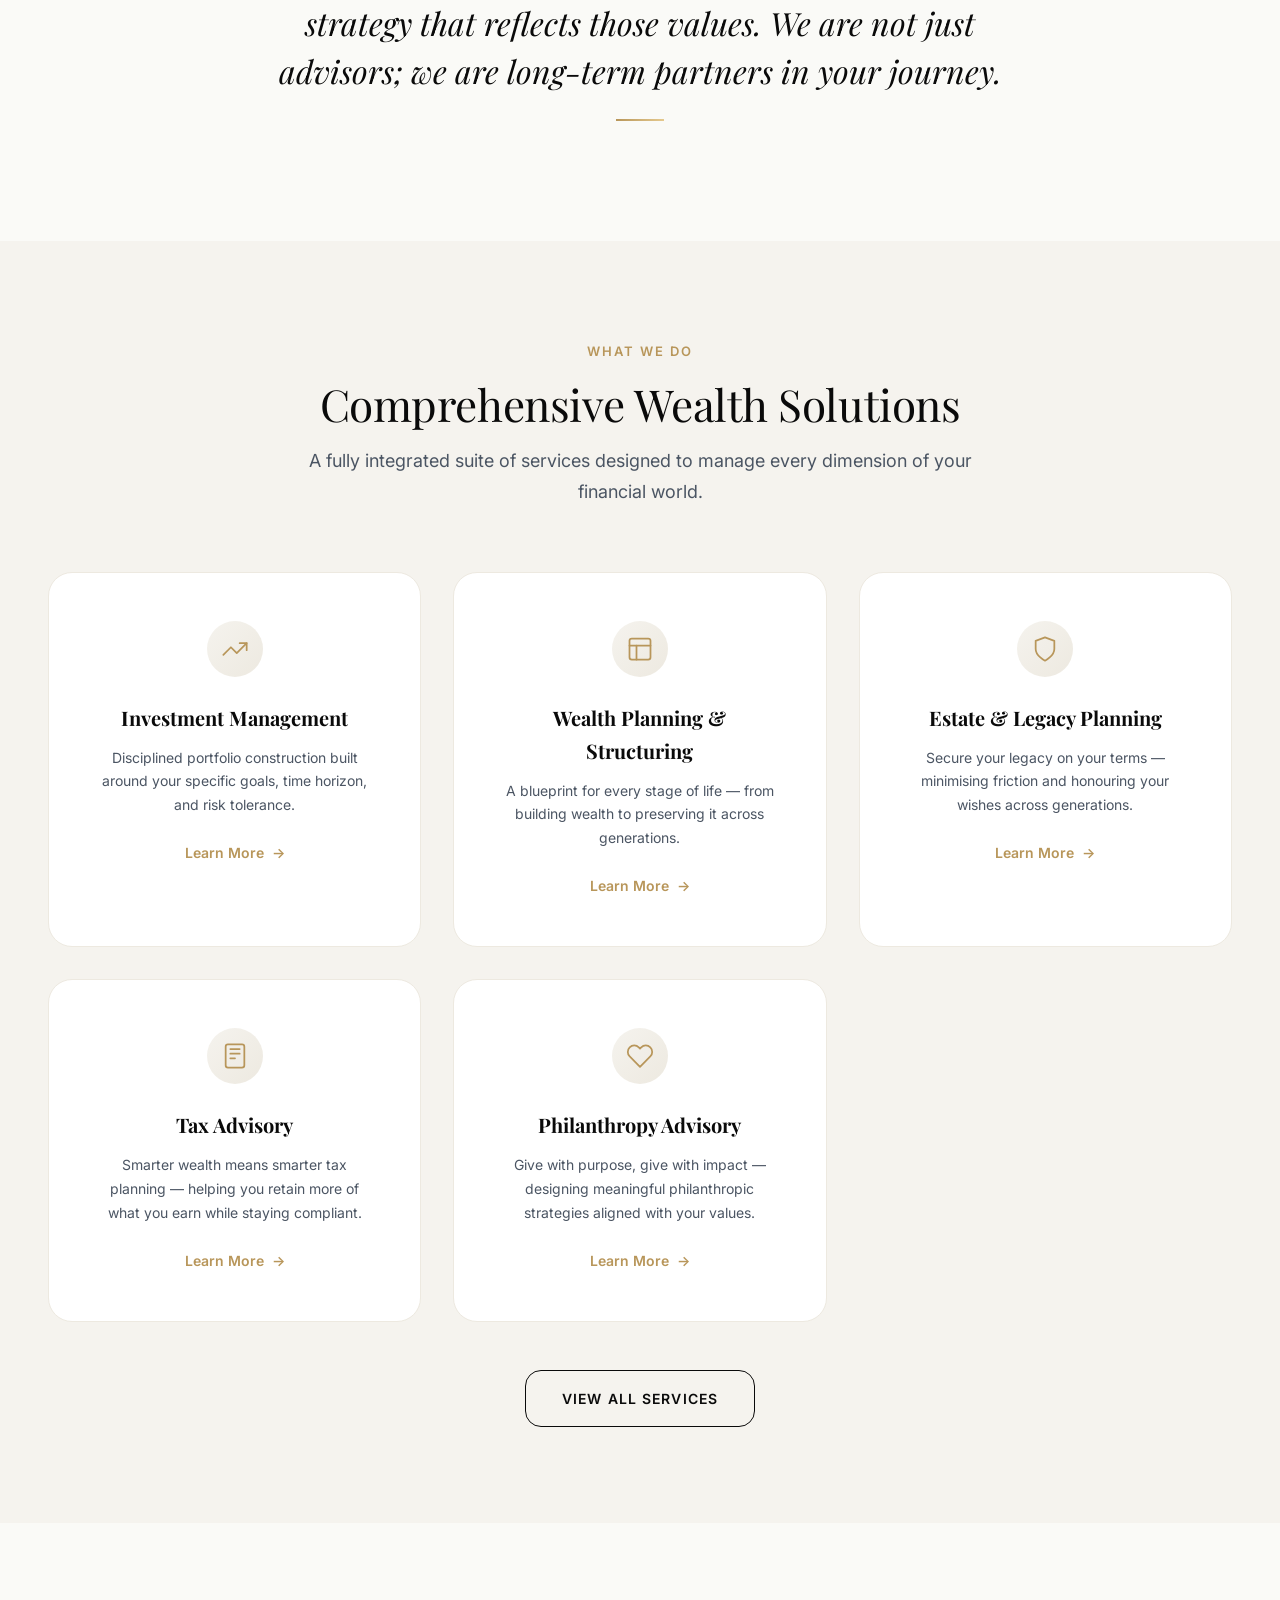
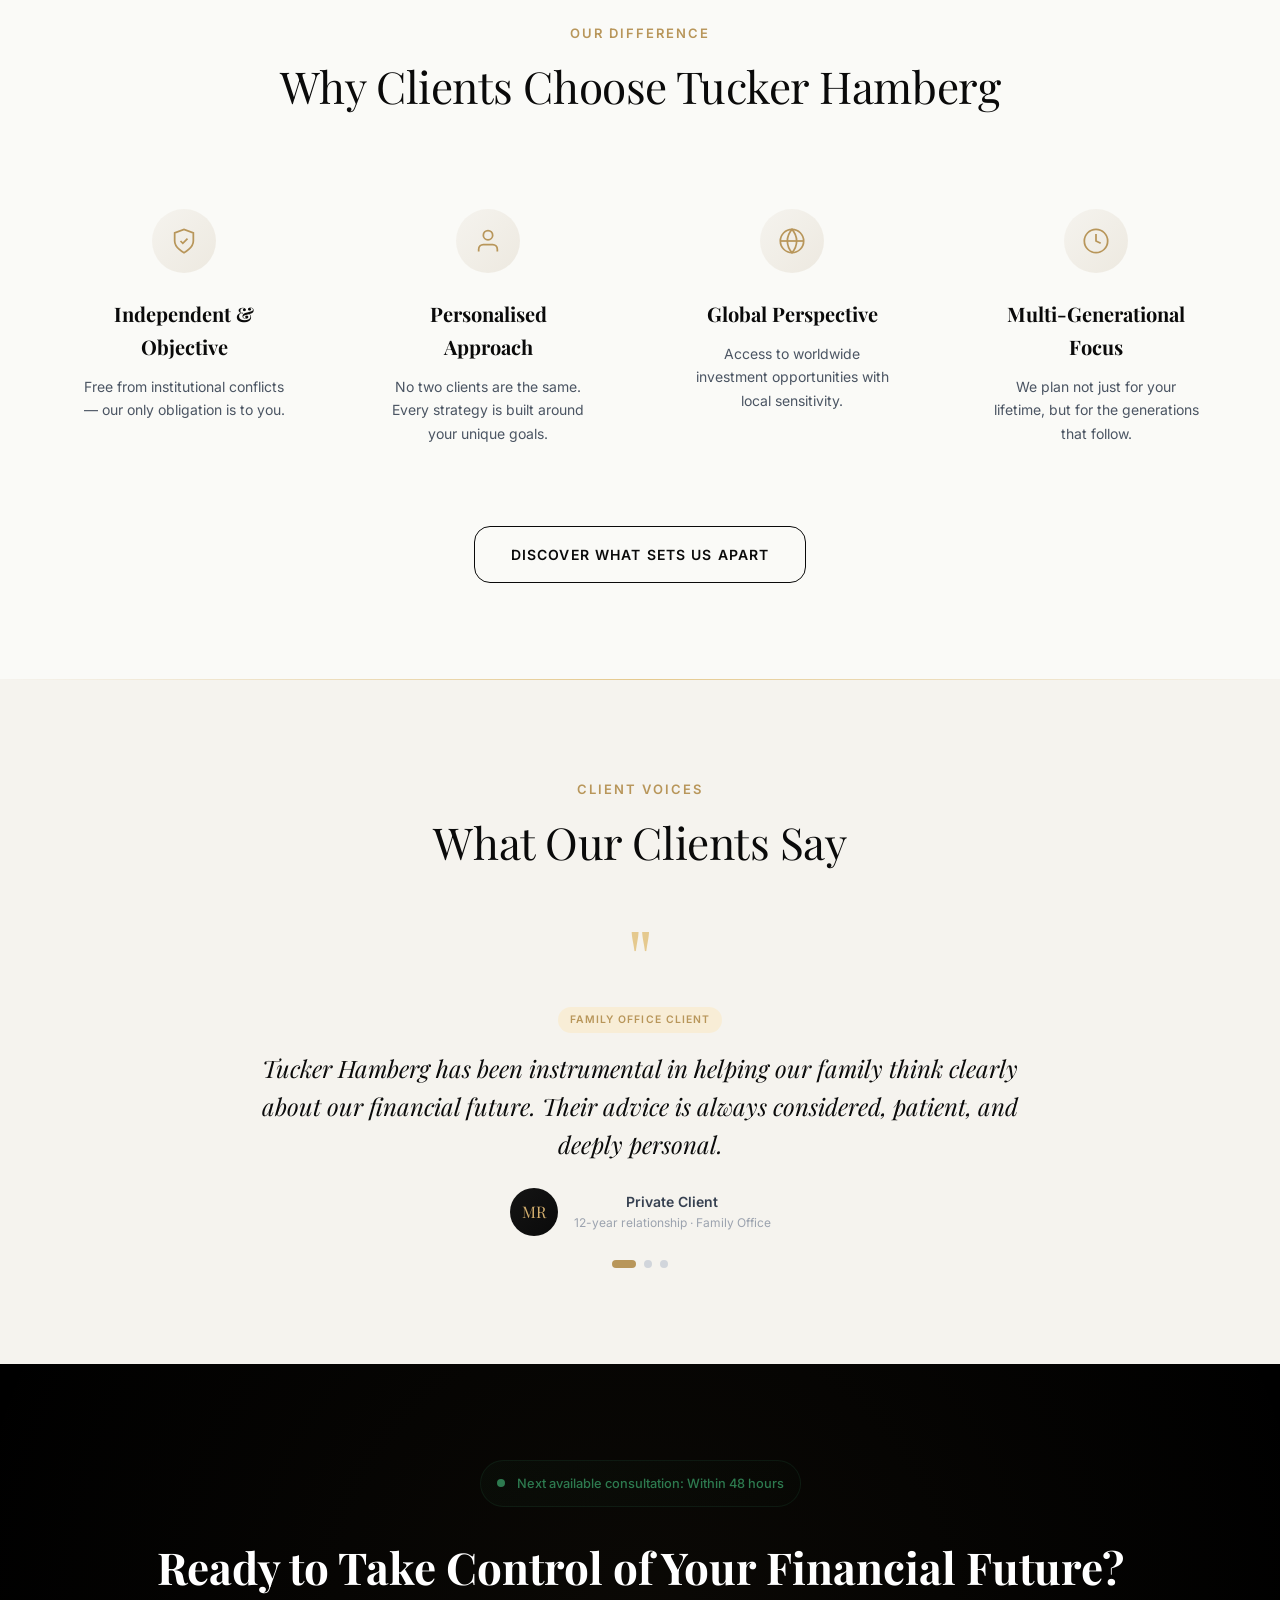
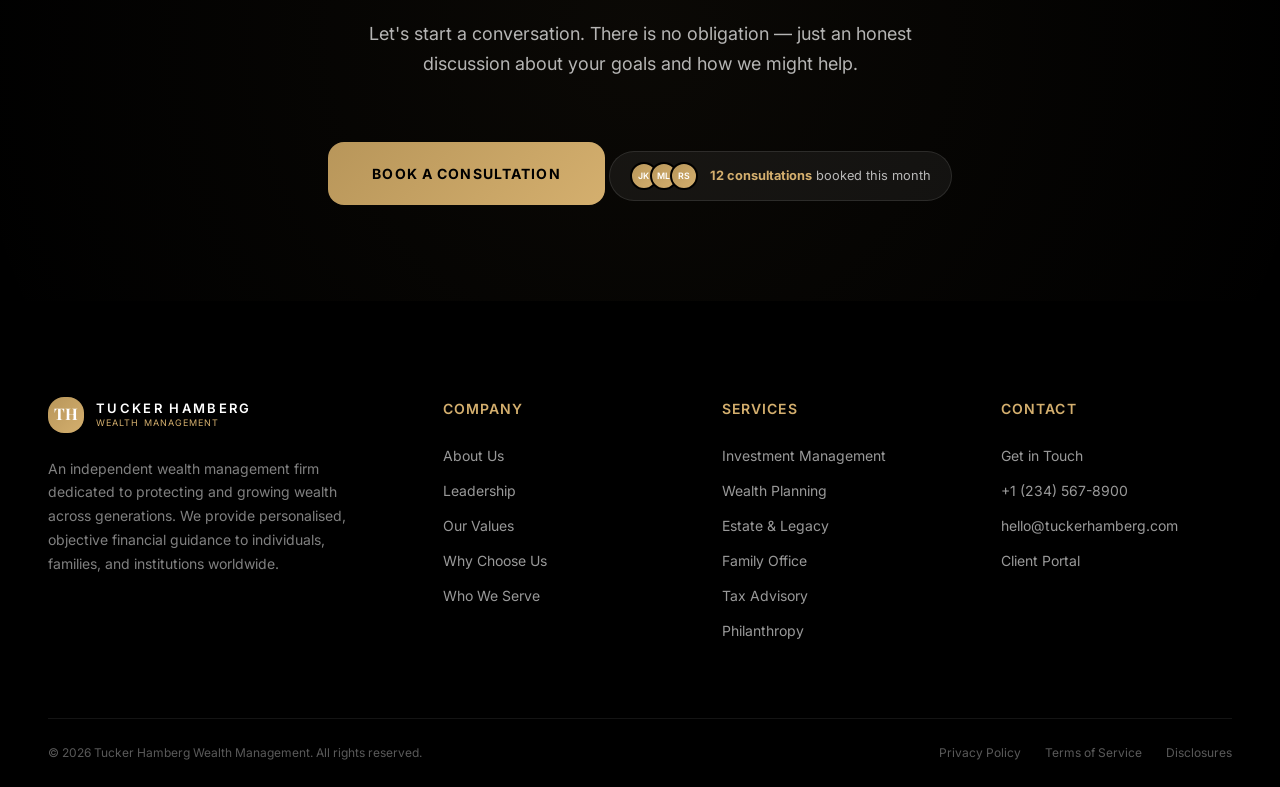
==== commit 6a04fb99: "opacity increase" ====
--- a/index.html
+++ b/index.html
@@ -50,7 +50,7 @@
       top: 12%;
       width: 200px;
       height: 200px;
-      opacity: 0.18;
+      opacity: 0.8;
     }
 
     /* Right bottom */
@@ -59,7 +59,7 @@
       bottom: 8%;
       width: 200px;
       height: 200px;
-      opacity: 0.18;
+      opacity: 0.8;
     }
 
     @media (max-width: 1200px) {
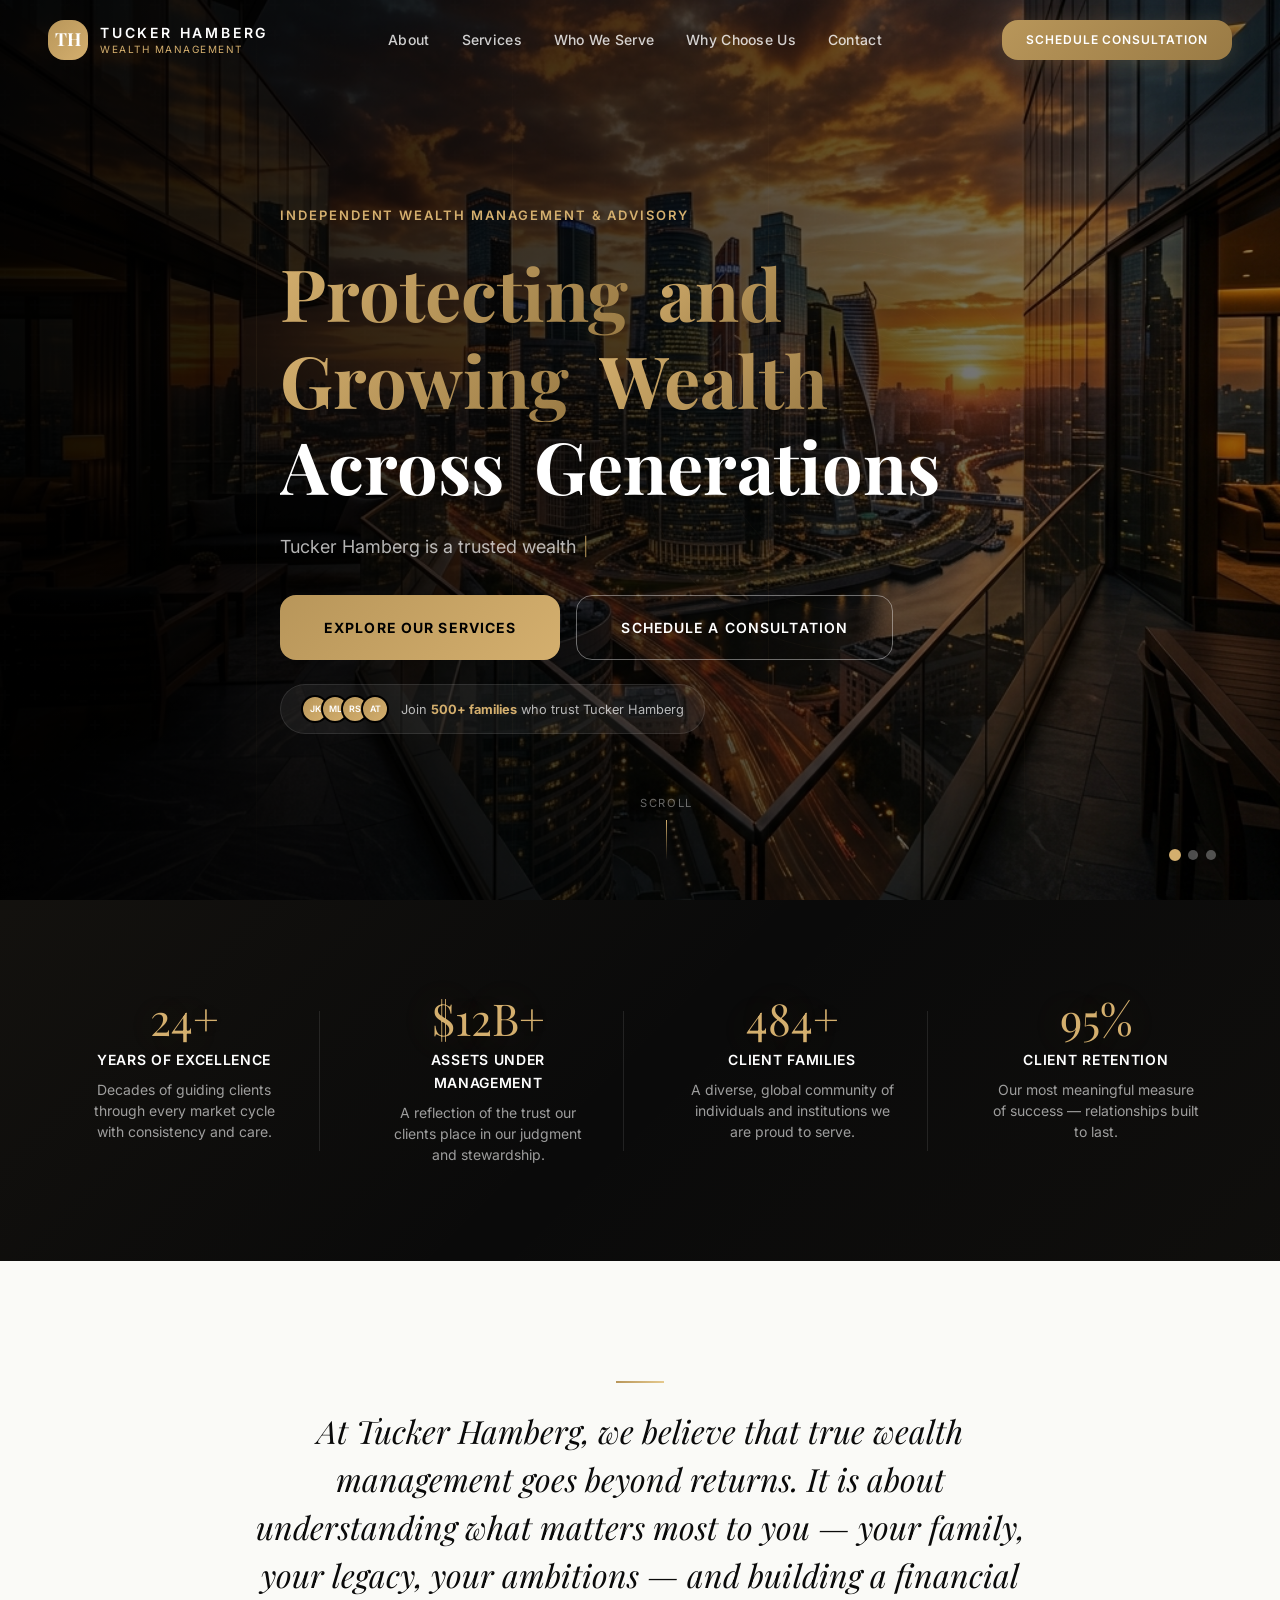
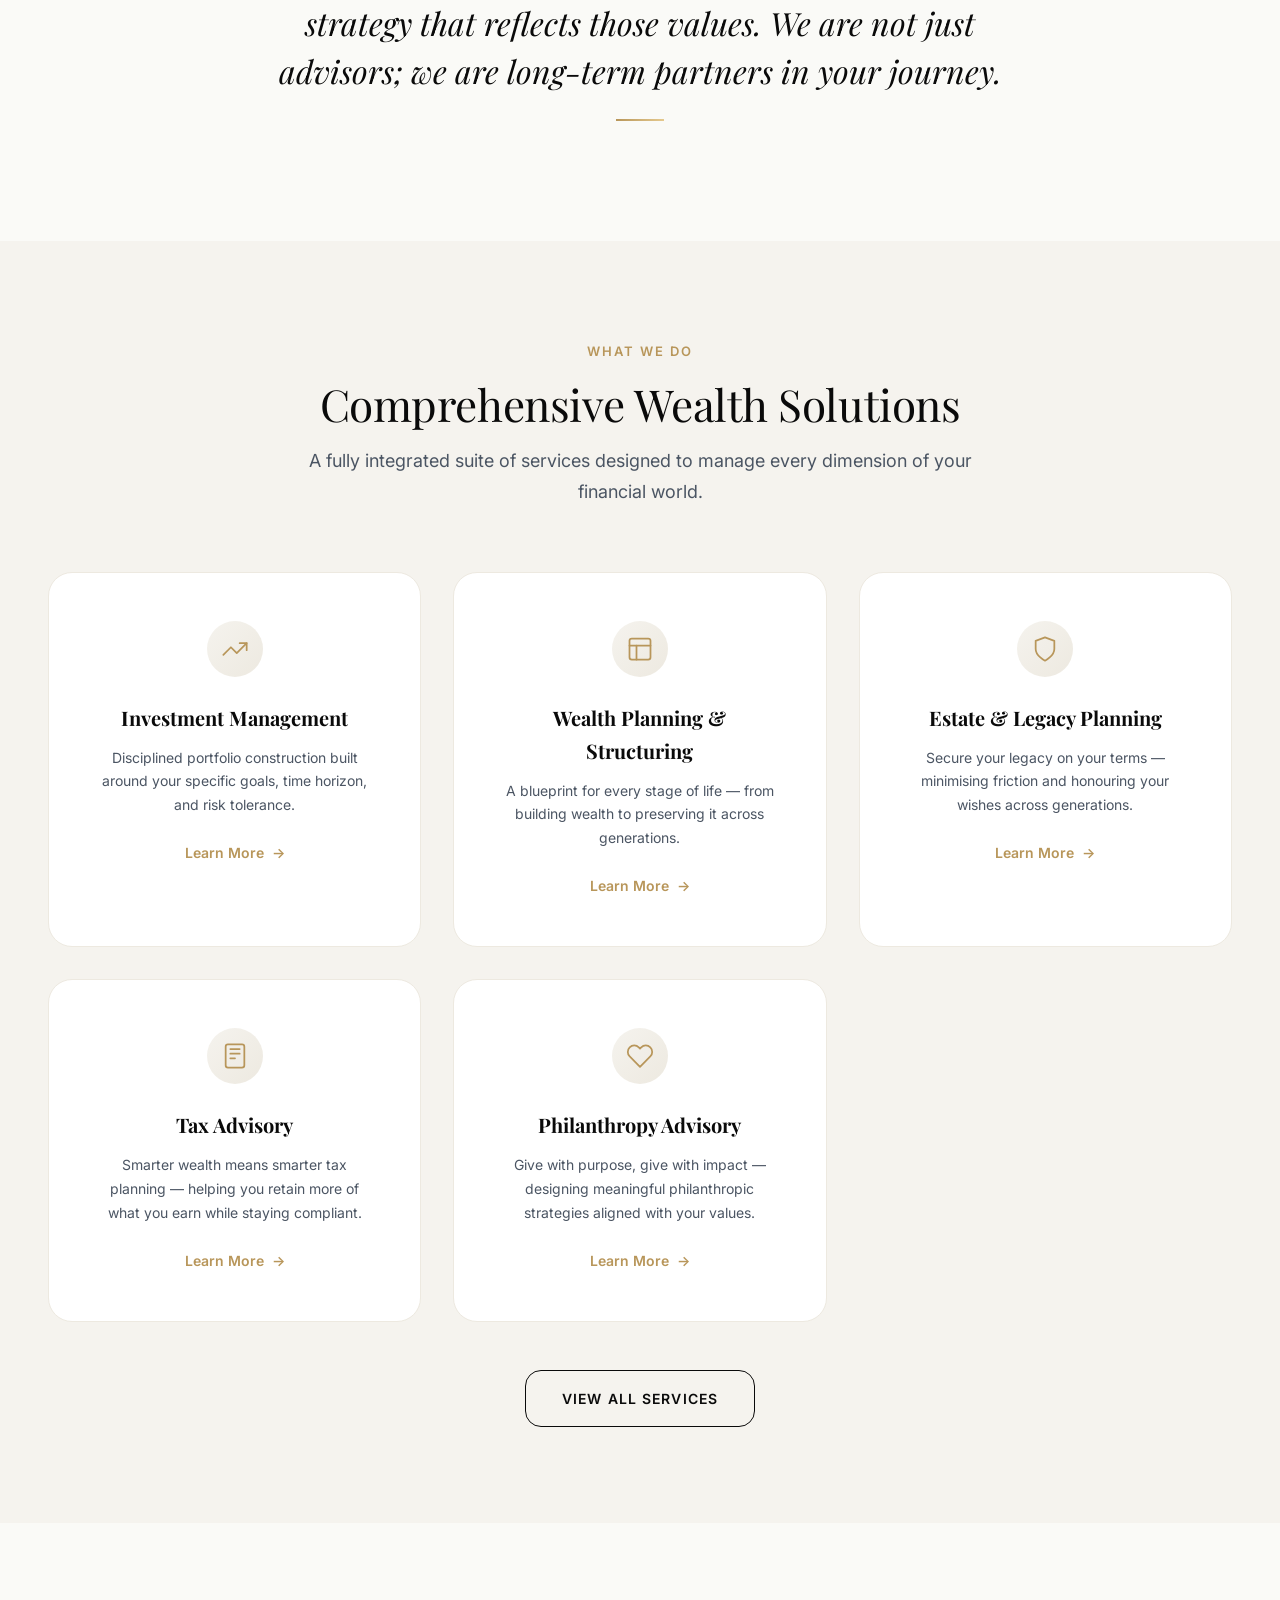
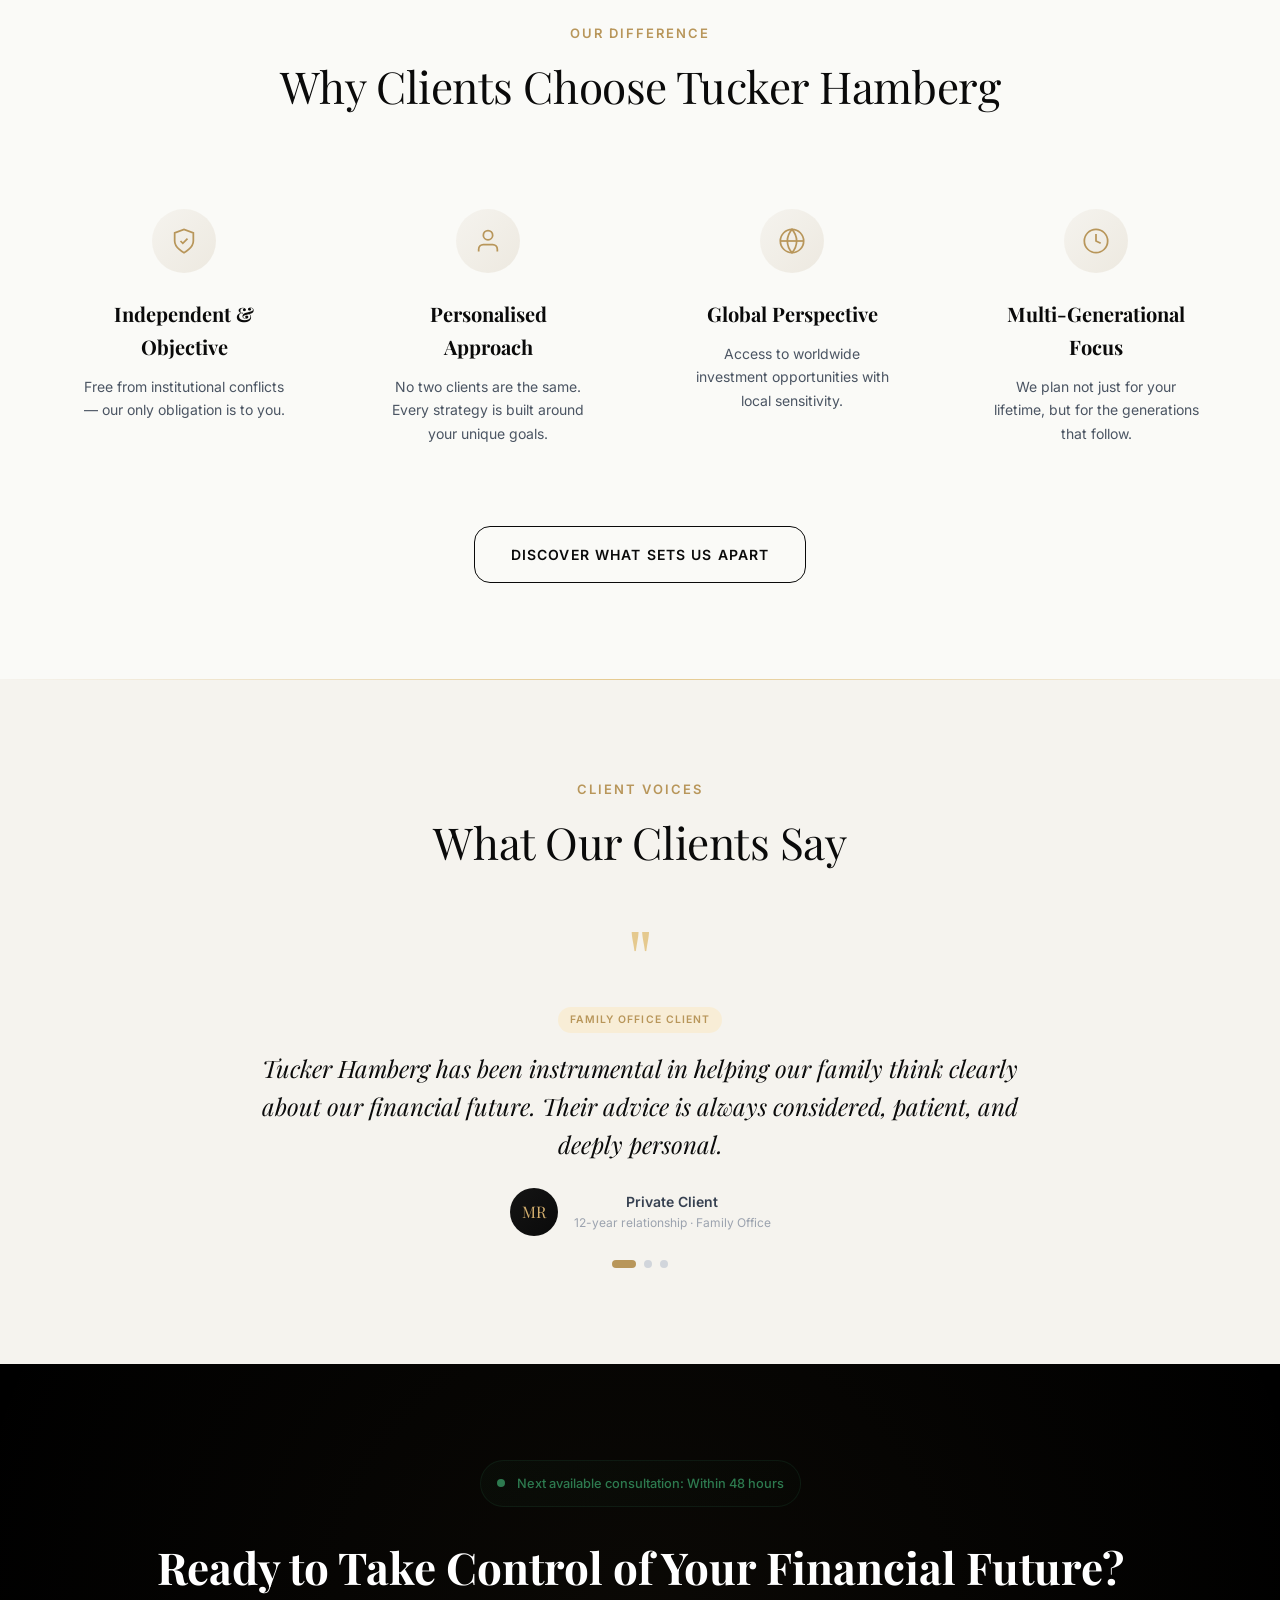
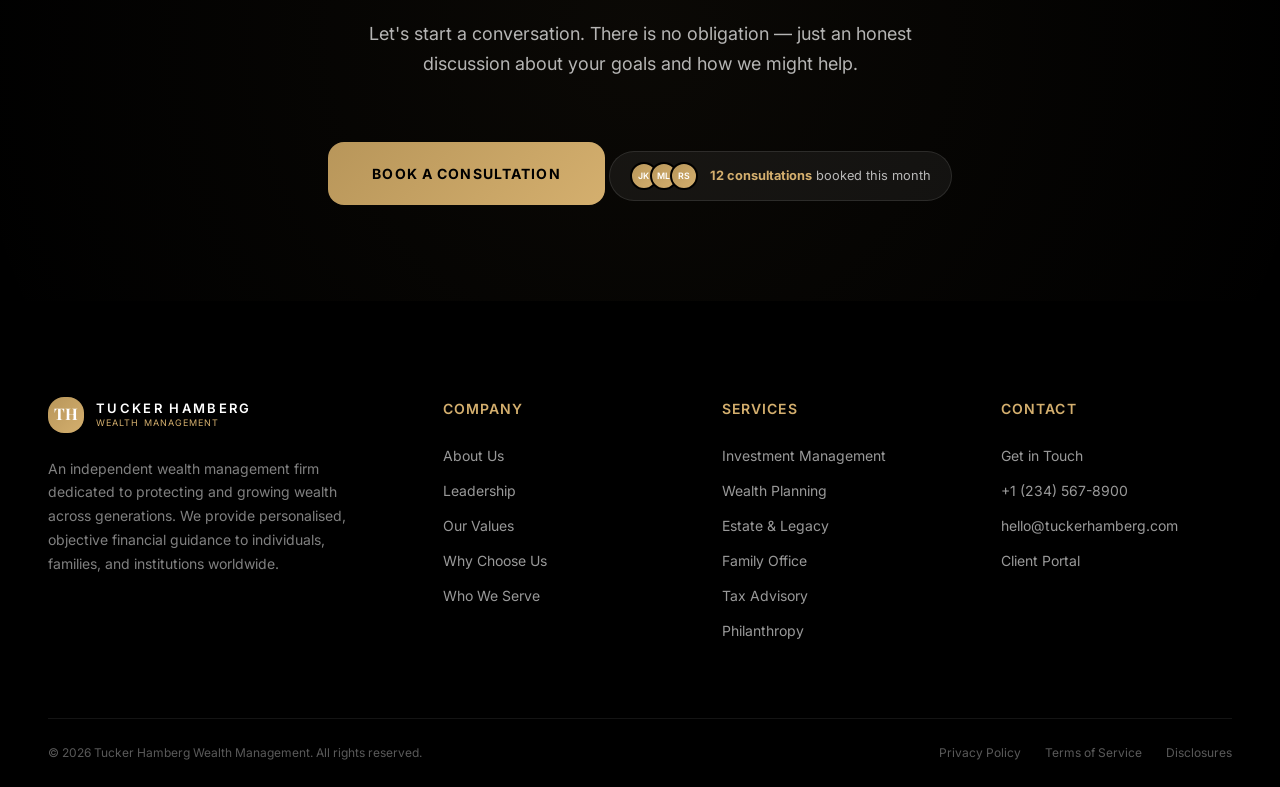
==== commit e9271460: "something changes" ====
--- a/index.html
+++ b/index.html
@@ -46,20 +46,20 @@
 
     /* Left top */
     .ornament--left-1 {
-      left: -20px;
+      left: -60px;
       top: 12%;
-      width: 200px;
-      height: 200px;
-      opacity: 0.8;
+      width: 250px;
+      height: 250px;
+      opacity: 0.2;
     }
 
     /* Right bottom */
     .ornament--right-bottom {
-      right: -10px;
+      right: -40px;
       bottom: 8%;
-      width: 200px;
-      height: 200px;
-      opacity: 0.8;
+      width: 250px;
+      height: 250px;
+      opacity: 0.2;
     }
 
     @media (max-width: 1200px) {
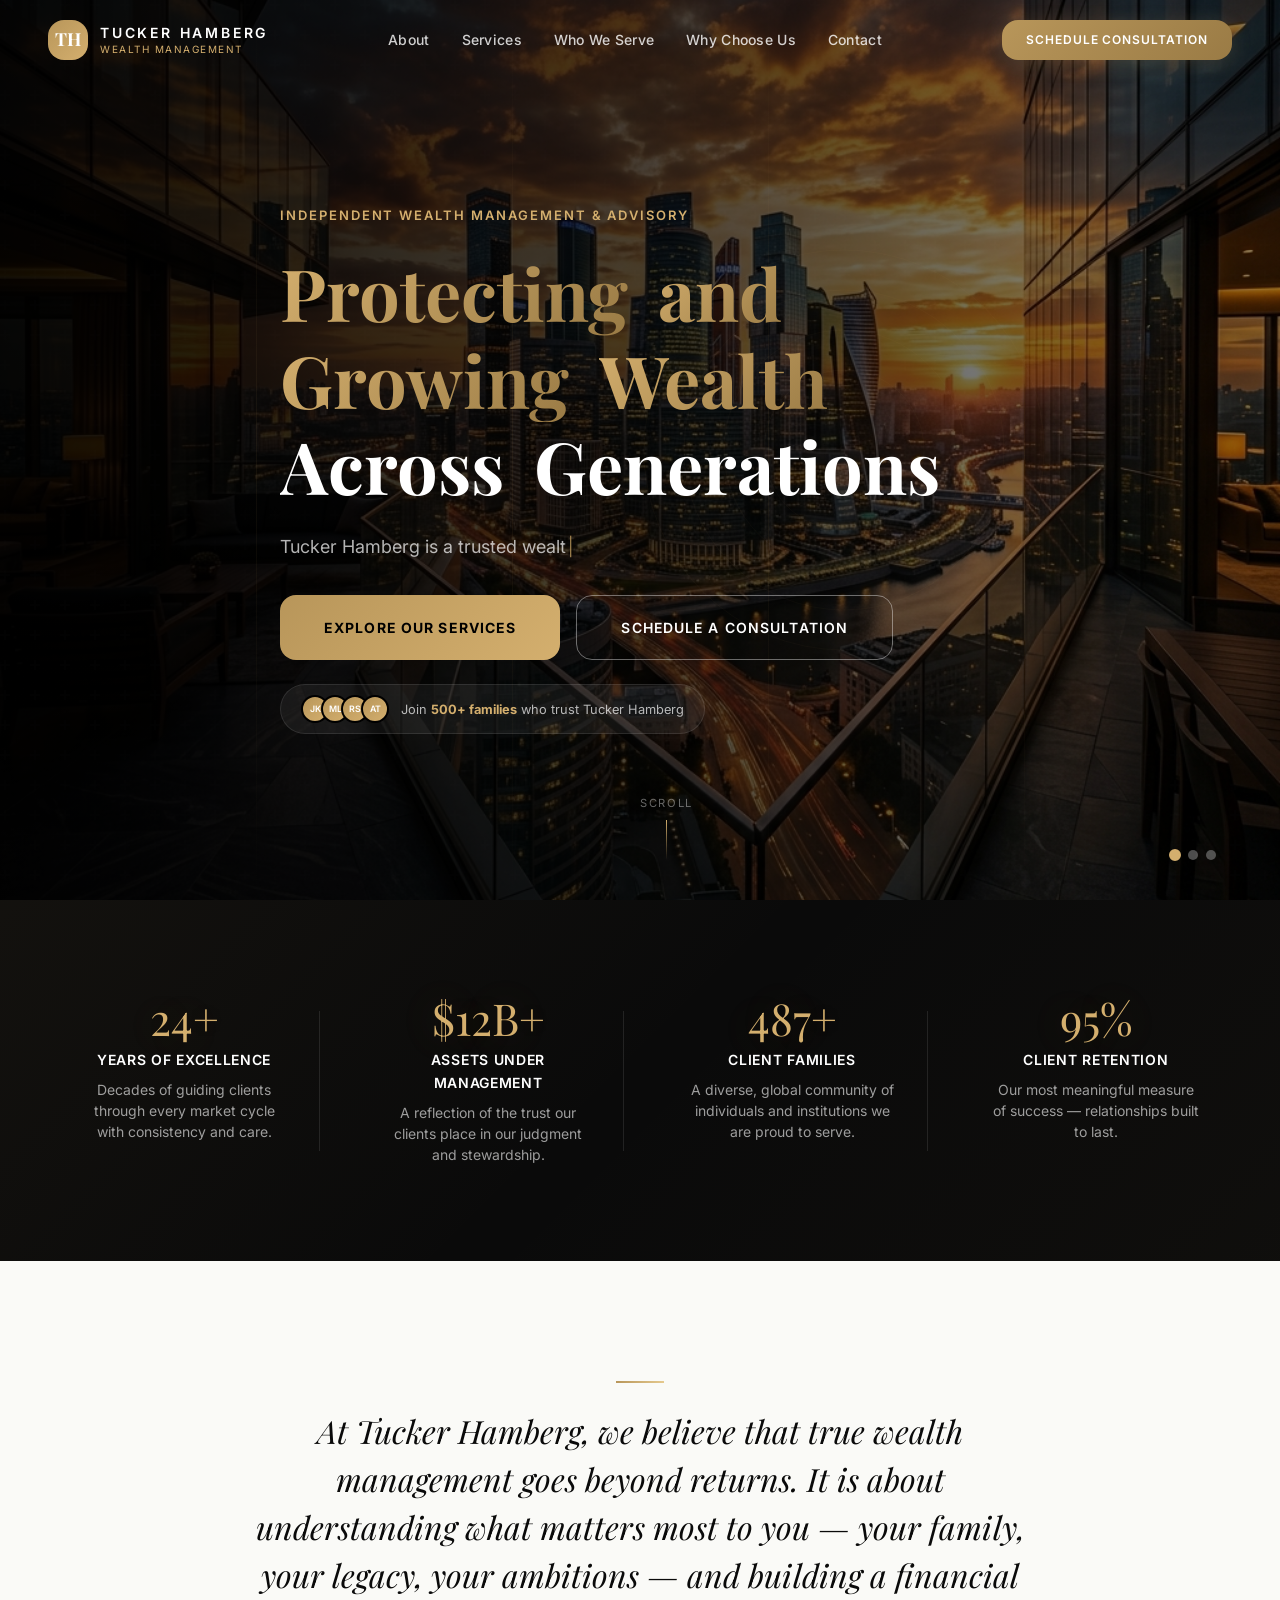
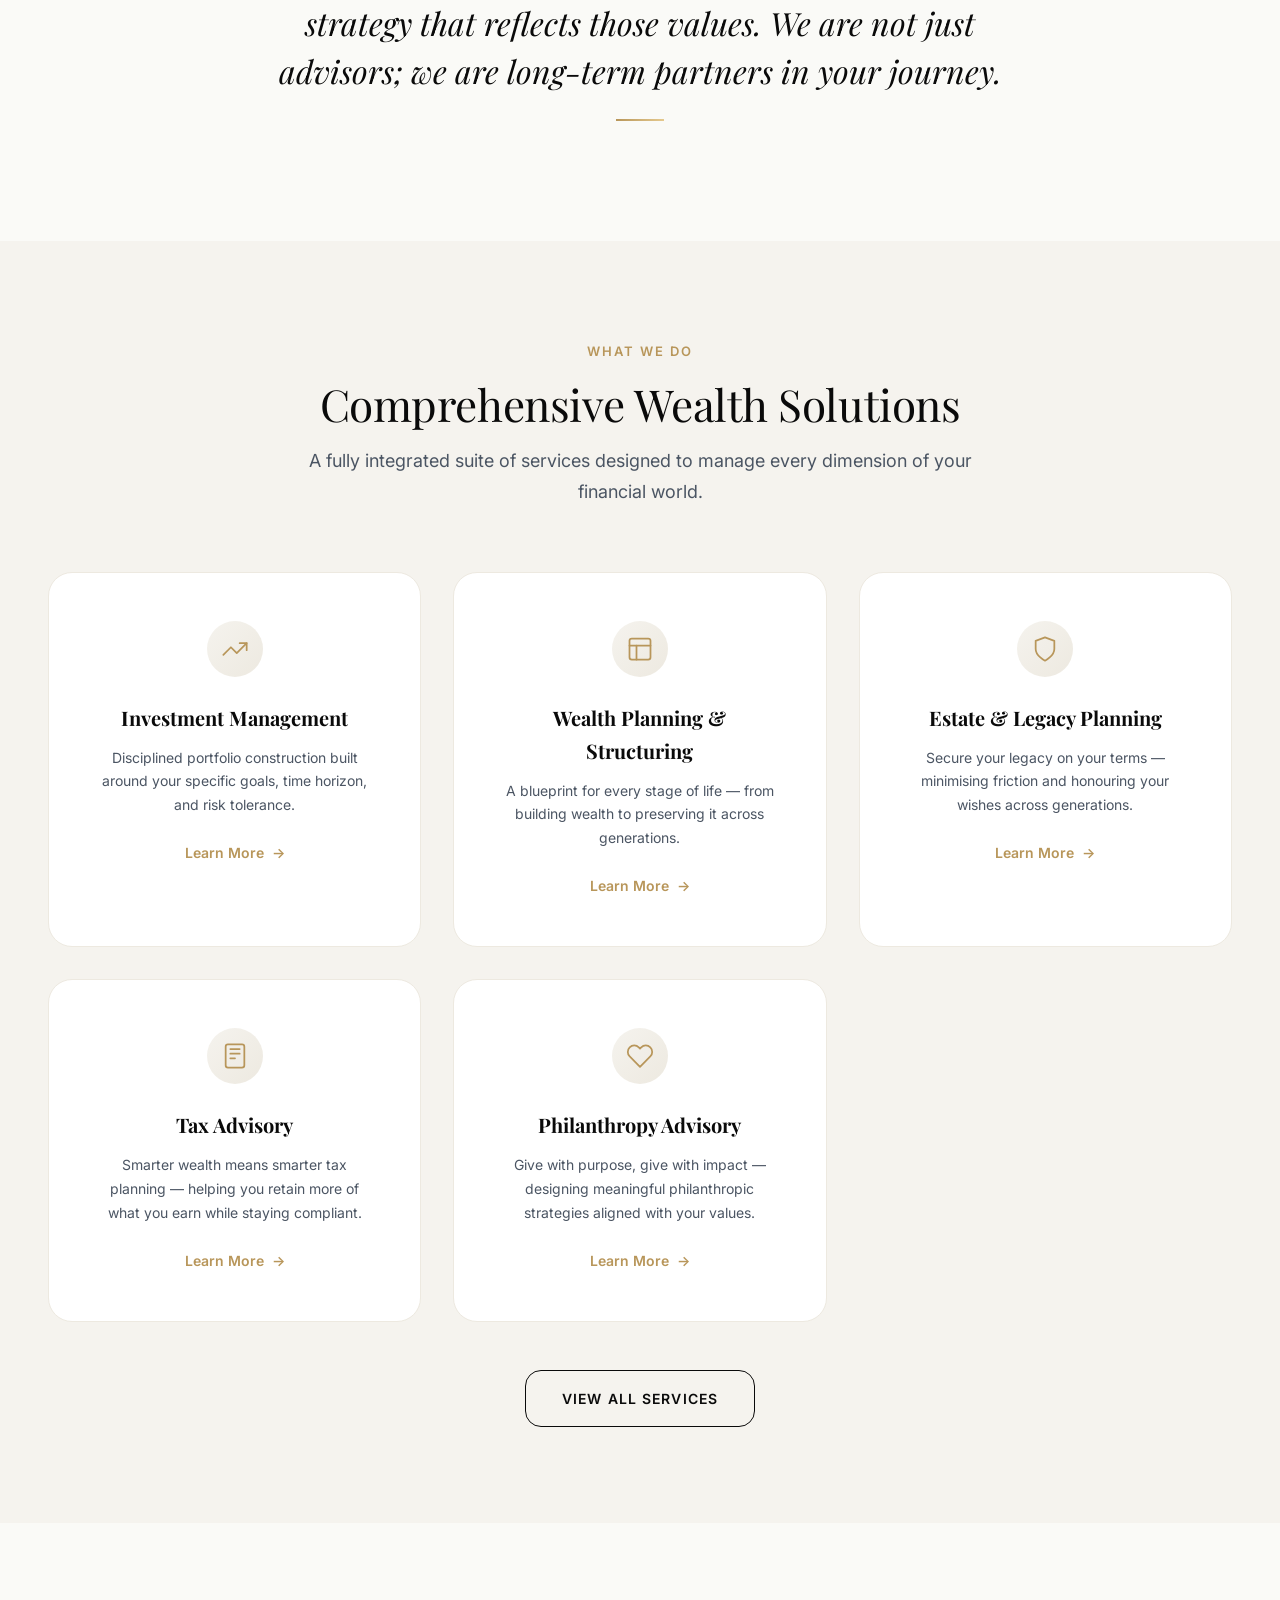
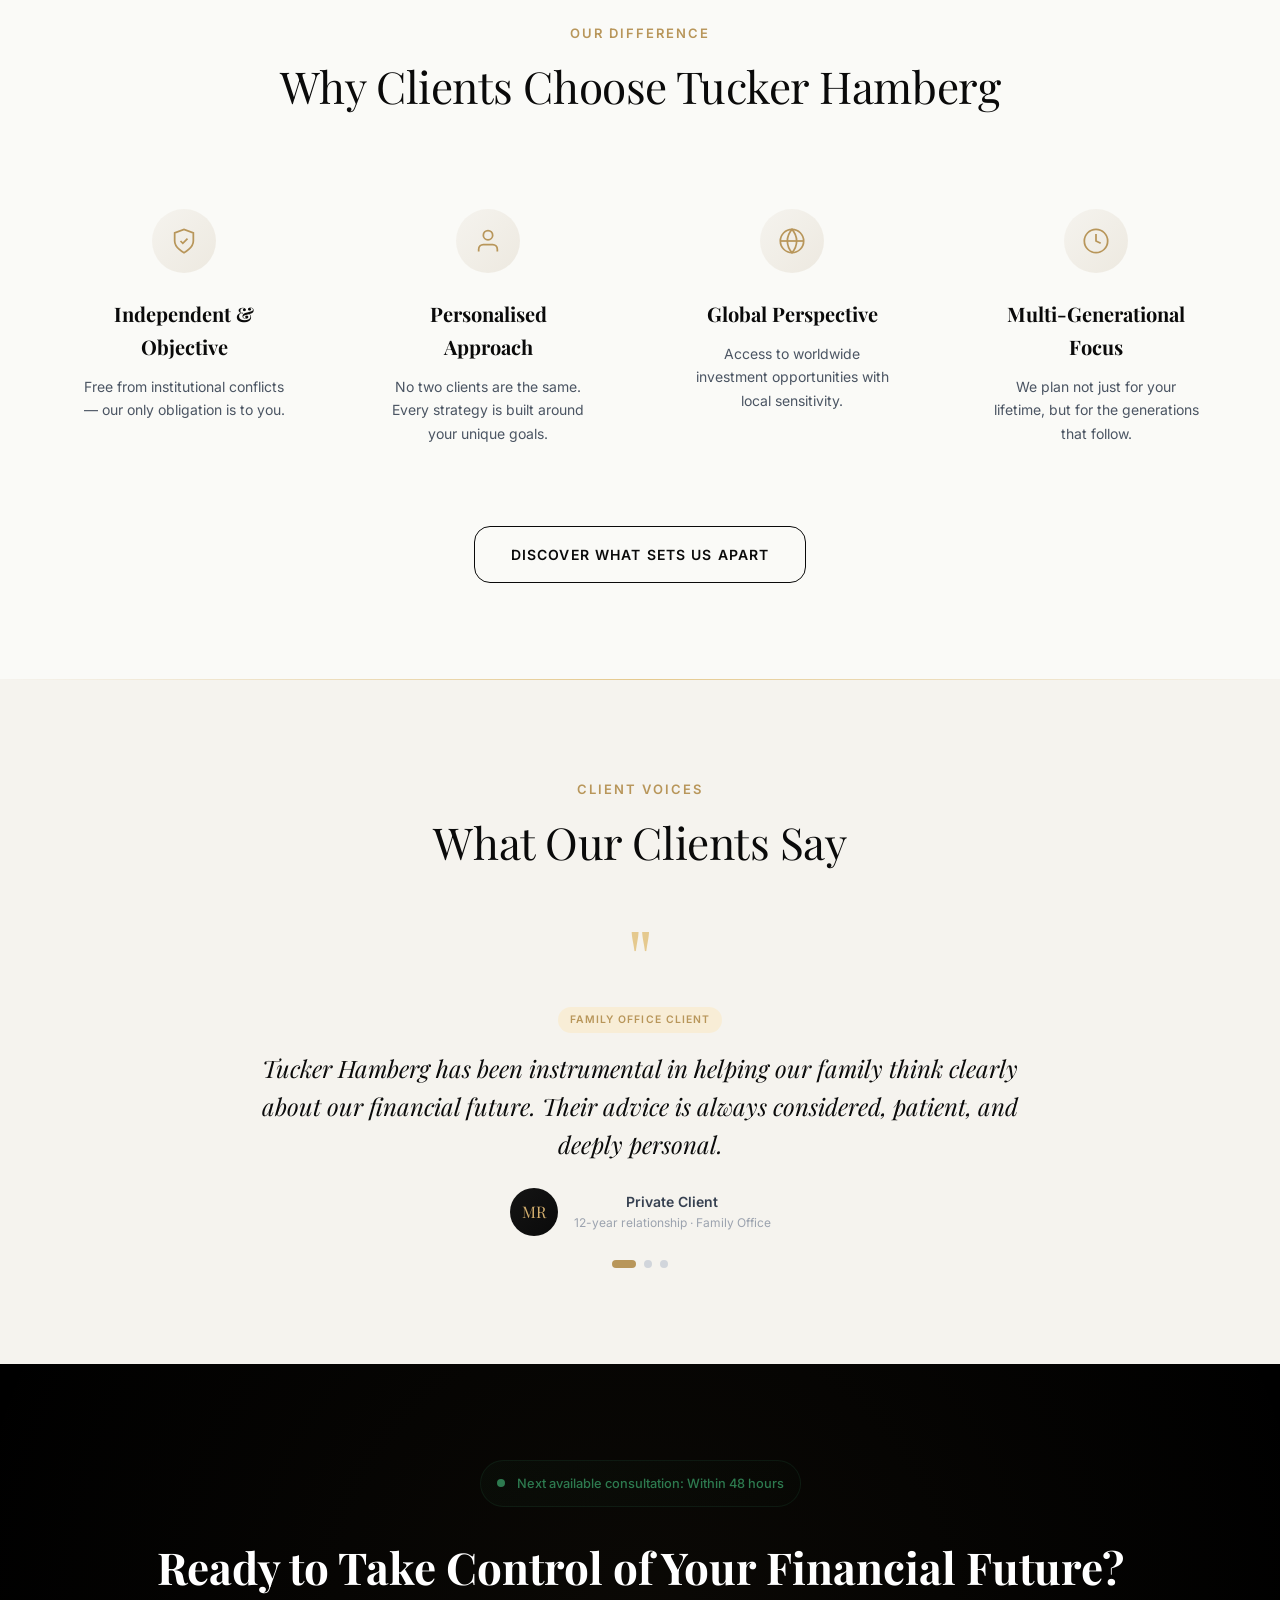
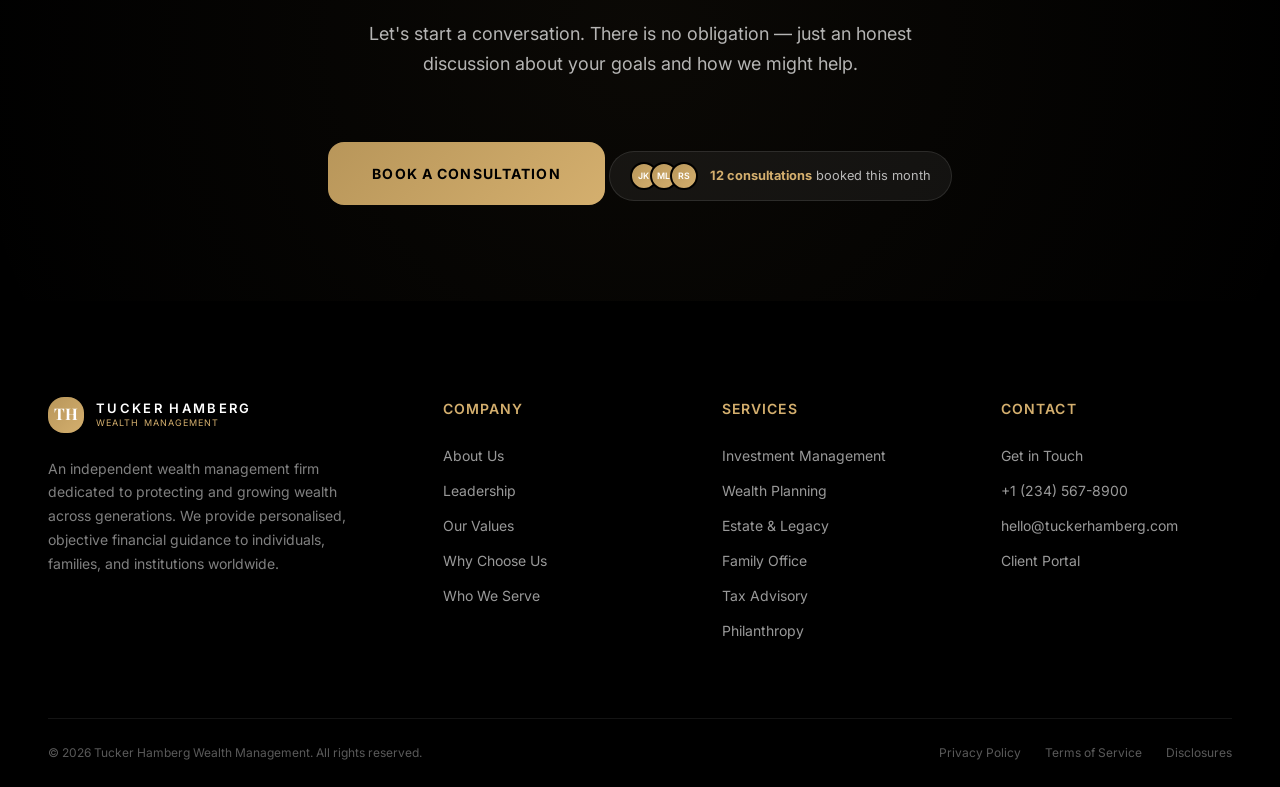
==== commit 0aec26eb: "final new" ====
--- a/index.html
+++ b/index.html
@@ -666,6 +666,14 @@
       </div>
       <!-- Floating Particles -->
       <div class="particles-container" aria-hidden="true">
+        <div class="particle"></div>
+        <div class="particle"></div>
+        <div class="particle"></div>
+        <div class="particle"></div>
+        <div class="particle"></div>
+        <div class="particle"></div>
+        <div class="particle"></div>
+        <div class="particle"></div>
         <div class="particle"></div>
         <div class="particle"></div>
         <div class="particle"></div>
--- a/styles.css
+++ b/styles.css
@@ -4075,34 +4075,45 @@
   inset: 0;
   overflow: hidden;
   pointer-events: none;
-  z-index: 0;
+  z-index: 2; /* Positioned above hero-overlay (z-index 1) for visibility */
 }
 
 .particle {
   position: absolute;
-  width: 3px;
-  height: 3px;
   background: var(--gold-400);
   border-radius: 50%;
   opacity: 0;
   animation: particleFloat linear infinite;
-}
-
-.particle:nth-child(1) { left: 10%; animation-duration: 18s; animation-delay: 0s; }
-.particle:nth-child(2) { left: 20%; animation-duration: 22s; animation-delay: 2s; }
-.particle:nth-child(3) { left: 35%; animation-duration: 16s; animation-delay: 4s; }
-.particle:nth-child(4) { left: 50%; animation-duration: 24s; animation-delay: 1s; }
-.particle:nth-child(5) { left: 65%; animation-duration: 20s; animation-delay: 3s; }
-.particle:nth-child(6) { left: 75%; animation-duration: 19s; animation-delay: 5s; }
-.particle:nth-child(7) { left: 85%; animation-duration: 21s; animation-delay: 2.5s; }
-.particle:nth-child(8) { left: 92%; animation-duration: 17s; animation-delay: 4.5s; }
+  box-shadow: 0 0 8px var(--gold-400), 0 0 3px var(--gold-300);
+  will-change: transform, opacity;
+}
+
+/* Individual Particle Positions, Durations, Delays, and Sizes */
+.particle:nth-child(1) { left: 10%; width: 4px; height: 4px; animation-duration: 18s; animation-delay: 0s; }
+.particle:nth-child(2) { left: 20%; width: 6px; height: 6px; animation-duration: 22s; animation-delay: 2s; }
+.particle:nth-child(3) { left: 35%; width: 3px; height: 3px; animation-duration: 16s; animation-delay: 4s; }
+.particle:nth-child(4) { left: 50%; width: 5px; height: 5px; animation-duration: 24s; animation-delay: 1s; }
+.particle:nth-child(5) { left: 65%; width: 7px; height: 7px; animation-duration: 20s; animation-delay: 3s; }
+.particle:nth-child(6) { left: 75%; width: 4px; height: 4px; animation-duration: 19s; animation-delay: 5s; }
+.particle:nth-child(7) { left: 85%; width: 6px; height: 6px; animation-duration: 21s; animation-delay: 2.5s; }
+.particle:nth-child(8) { left: 92%; width: 3px; height: 3px; animation-duration: 17s; animation-delay: 4.5s; }
+
+/* Doubled Quantity (8 additional particles) */
+.particle:nth-child(9) { left: 15%; width: 5px; height: 5px; animation-duration: 23s; animation-delay: 1.5s; }
+.particle:nth-child(10) { left: 28%; width: 7px; height: 7px; animation-duration: 17s; animation-delay: 3.5s; }
+.particle:nth-child(11) { left: 42%; width: 4px; height: 4px; animation-duration: 21s; animation-delay: 0.5s; }
+.particle:nth-child(12) { left: 58%; width: 6px; height: 6px; animation-duration: 15s; animation-delay: 5.5s; }
+.particle:nth-child(13) { left: 70%; width: 3px; height: 3px; animation-duration: 25s; animation-delay: 2.2s; }
+.particle:nth-child(14) { left: 80%; width: 5px; height: 5px; animation-duration: 18s; animation-delay: 4.2s; }
+.particle:nth-child(15) { left: 88%; width: 7px; height: 7px; animation-duration: 20s; animation-delay: 1.2s; }
+.particle:nth-child(16) { left: 96%; width: 4px; height: 4px; animation-duration: 16s; animation-delay: 3.2s; }
 
 @keyframes particleFloat {
-  0% { transform: translateY(100vh) scale(0); opacity: 0; }
-  10% { opacity: 0.6; }
-  50% { opacity: 0.3; }
-  90% { opacity: 0.1; }
-  100% { transform: translateY(-20vh) scale(1.2); opacity: 0; }
+  0% { transform: translateY(100vh) scale(0.2); opacity: 0; }
+  15% { opacity: 0.85; }
+  50% { opacity: 0.65; }
+  85% { opacity: 0.45; }
+  100% { transform: translateY(-20vh) scale(1.4); opacity: 0; }
 }
 
 /* ---- Morphing Blob Decoration ---- */
